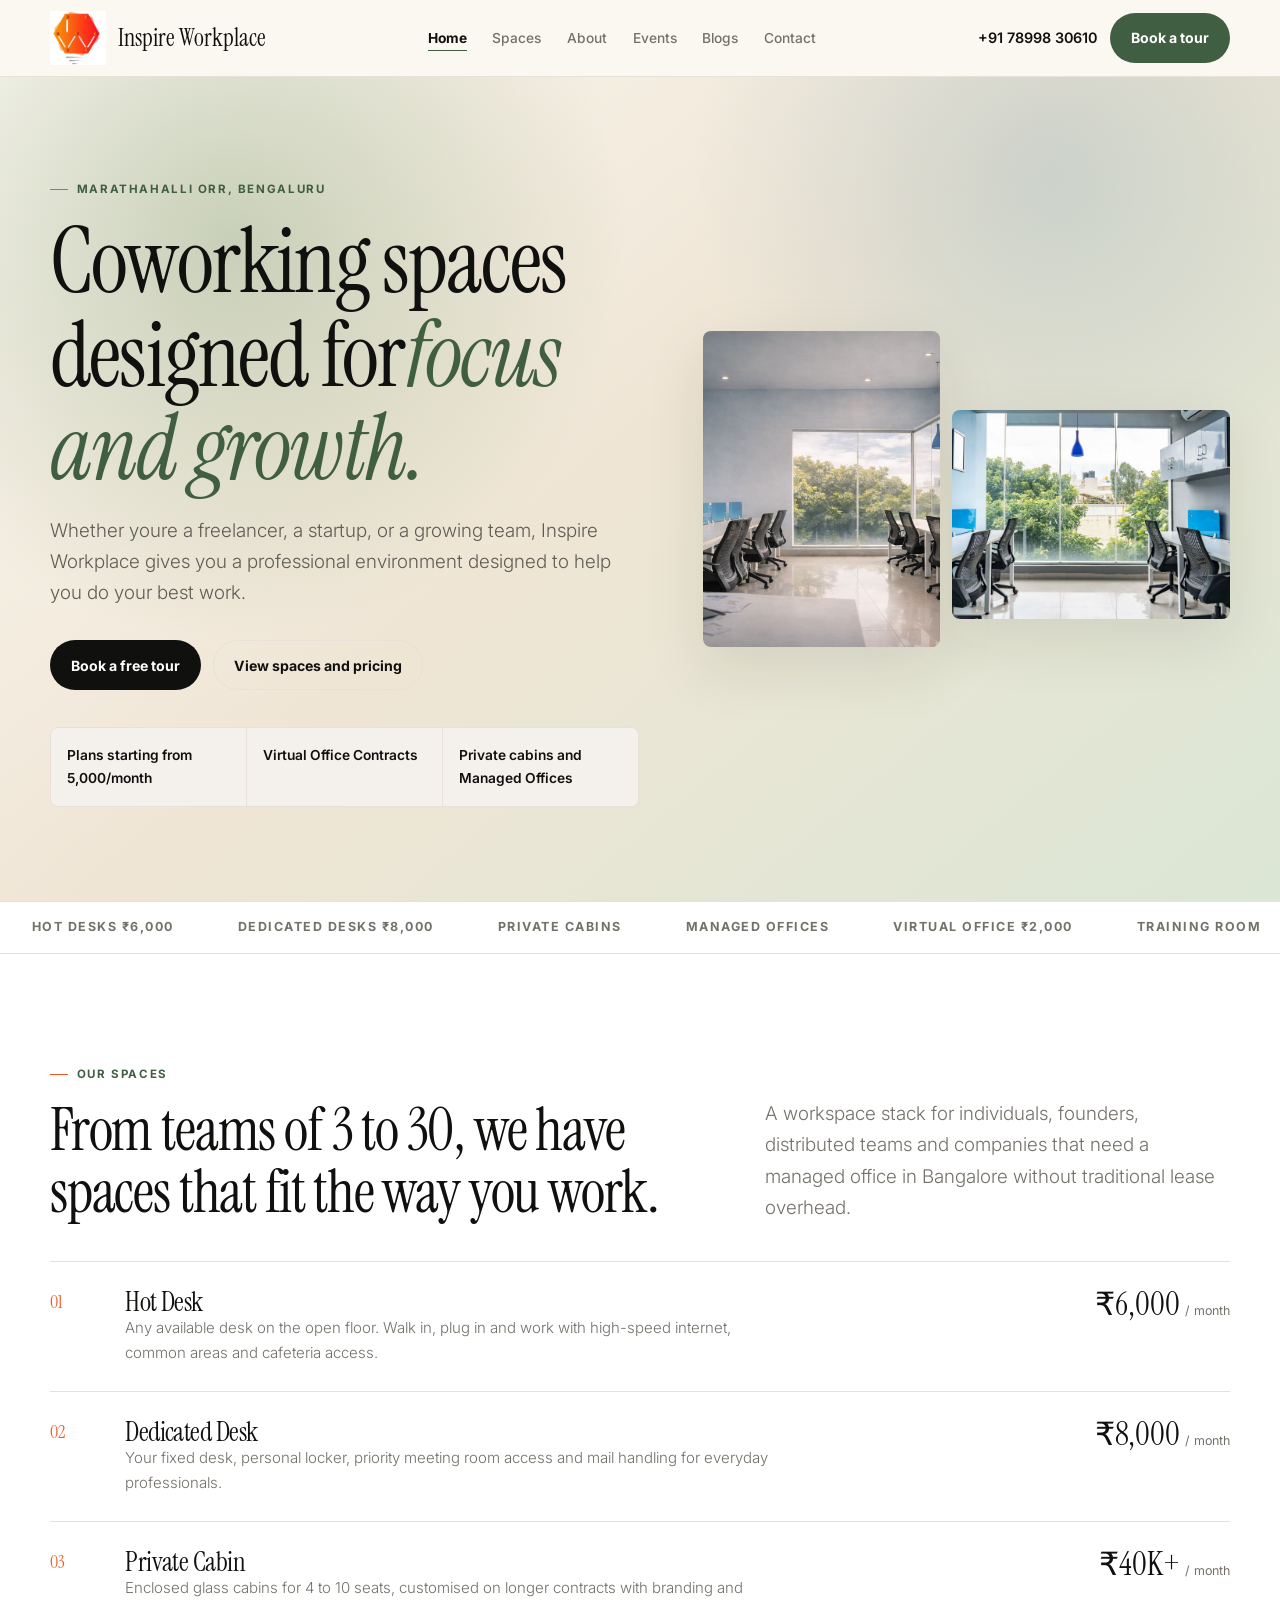
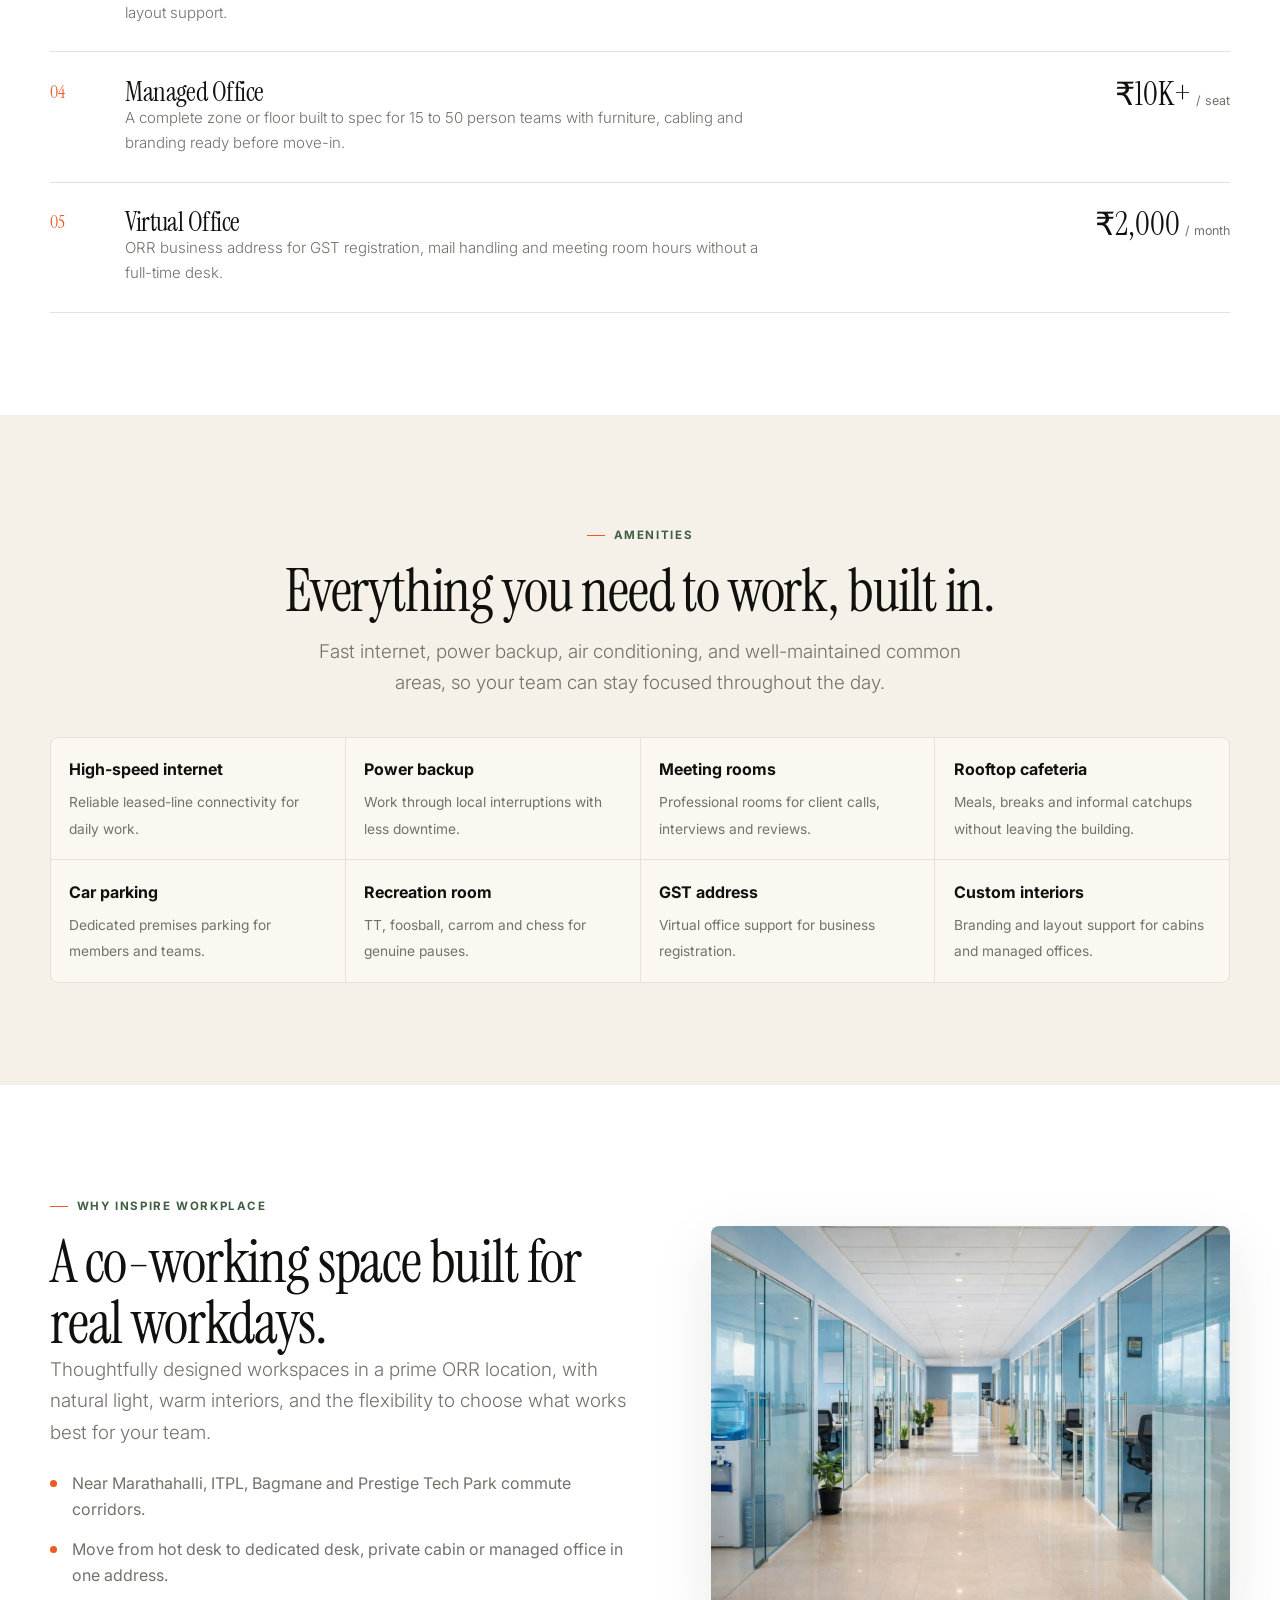
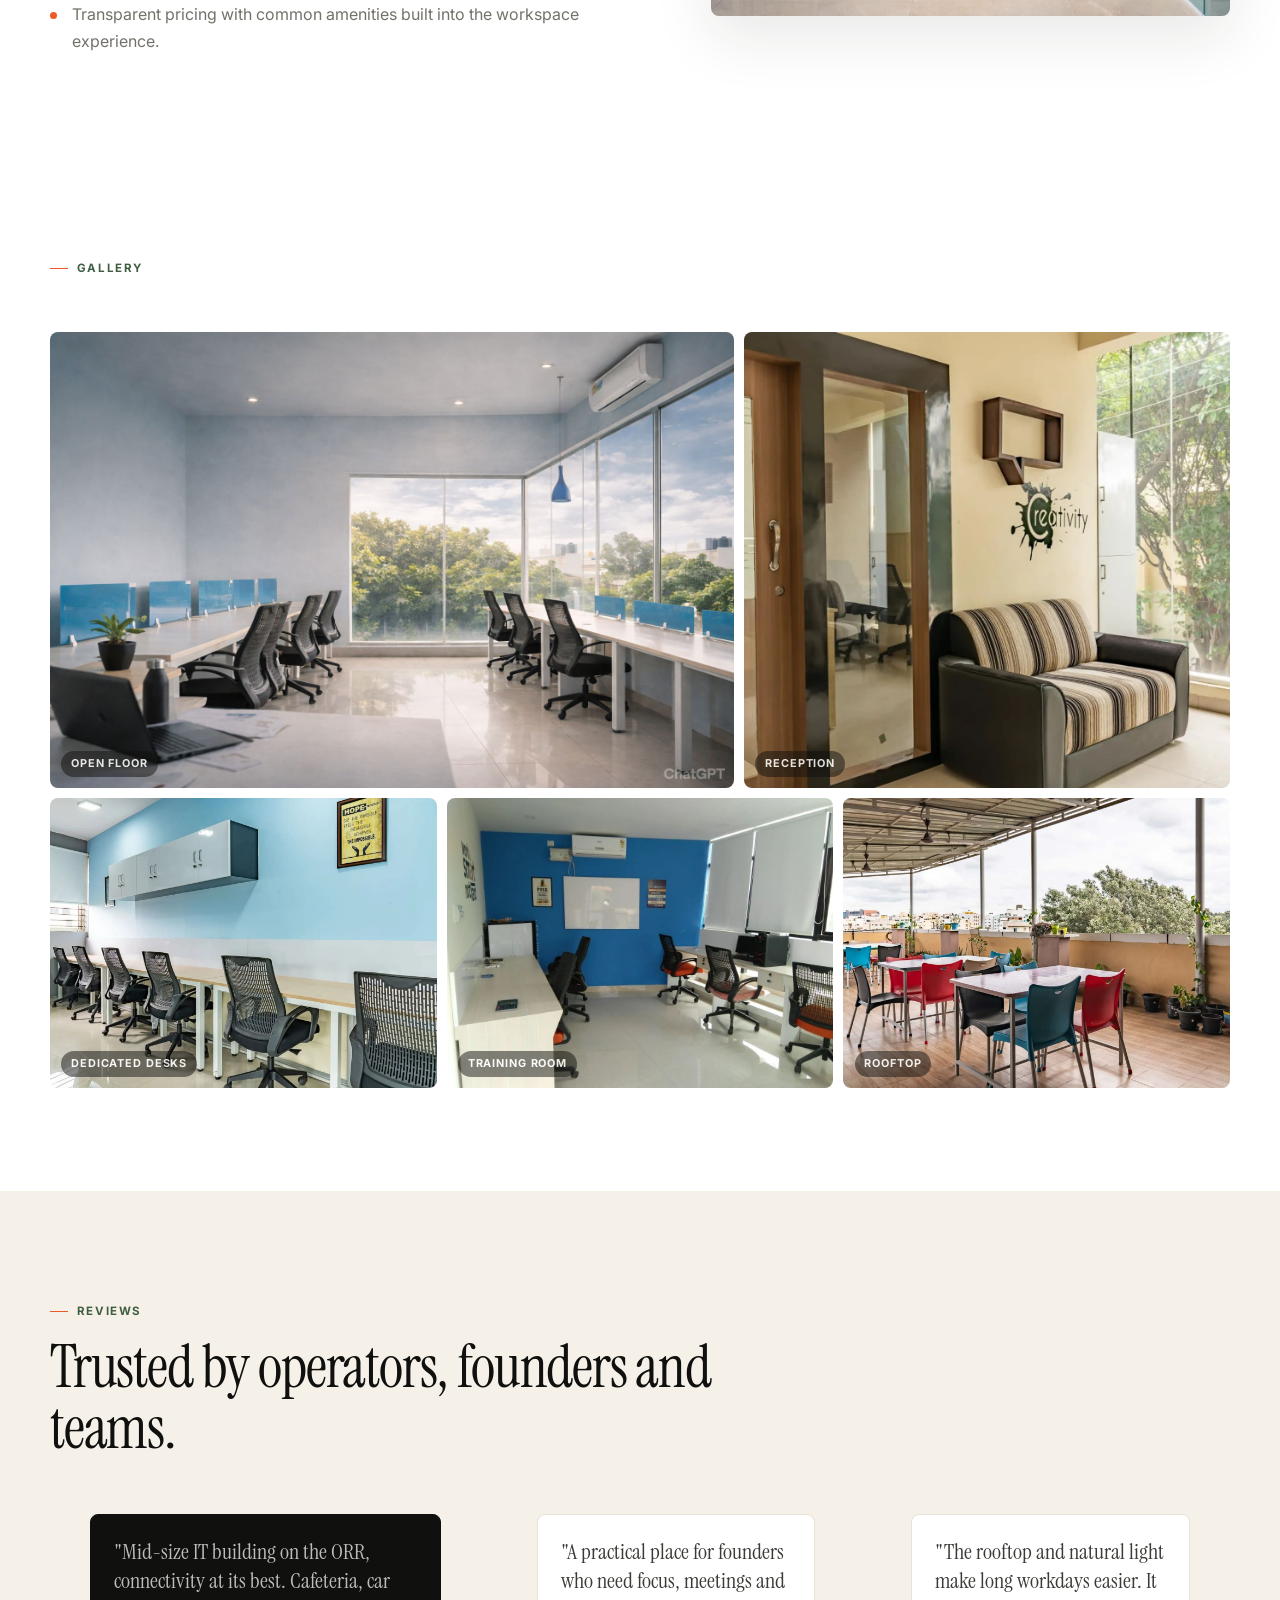
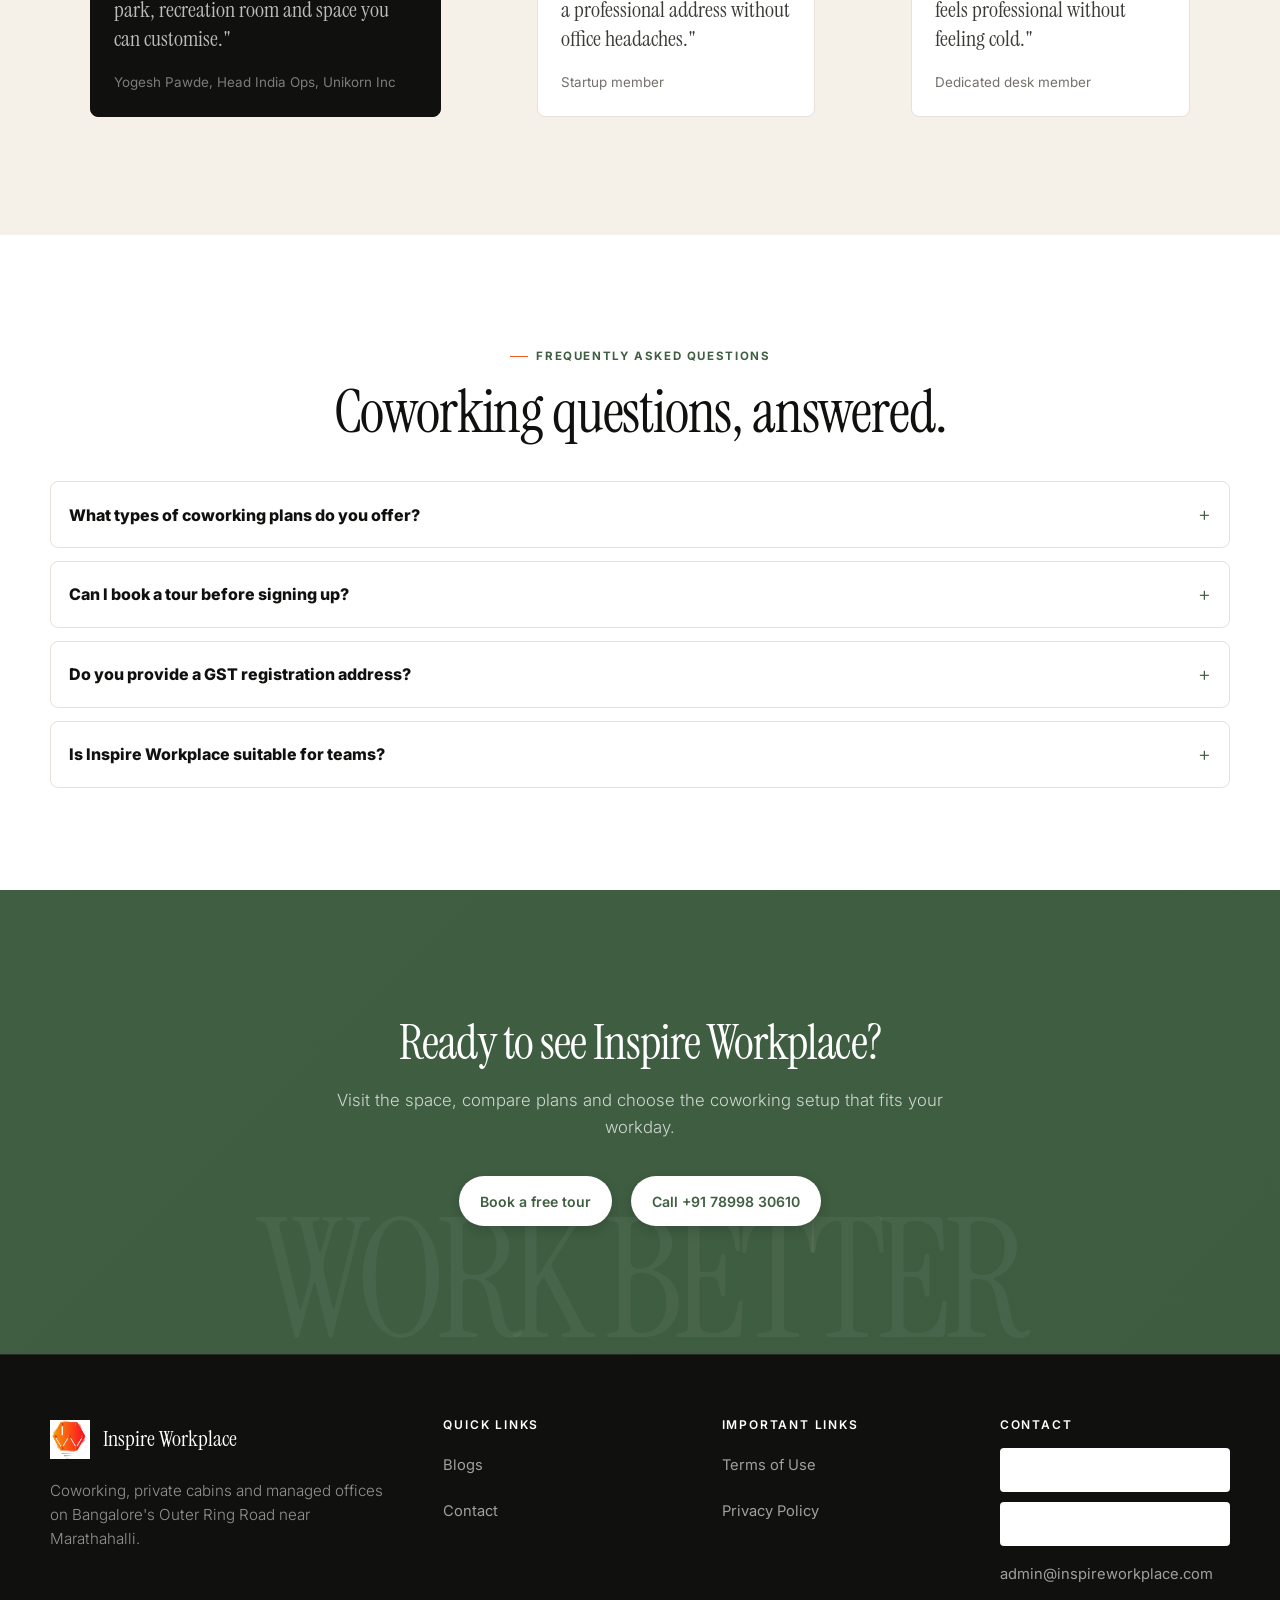
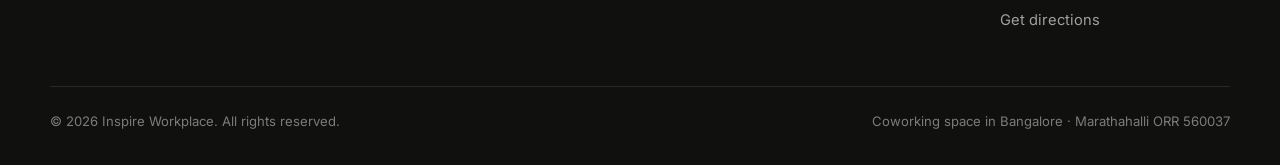
==== index.html @ 28f5dc47 "Standardize footer contact buttons to white across all pages Changed all footer phone number buttons" ====
<!doctype html>
<html lang="en-IN">
<head>
  <meta charset="utf-8">
  <meta name="viewport" content="width=device-width, initial-scale=1, viewport-fit=cover">
  <meta name="page-id" content="home">
  <meta name="content-base" content="">
  <title>Inspire Workplace | Coworking Space in Bangalore, Marathahalli ORR</title>
  <link rel="icon" type="image/jpeg" href="content/WhatsApp%20Image%202026-05-15%20at%2012.59.04.jpeg">
  <meta name="description" content="Premium coworking space in Bangalore near Marathahalli ORR. Hot desks from ₹6,000, dedicated desks, private cabins, managed offices, virtual office and training rooms.">
  <link rel="canonical" href="https://inspireworkplace.com/">
  <meta property="og:title" content="Inspire Workplace | Coworking Space in Bangalore">
  <meta property="og:description" content="Flexible coworking, private cabins and managed offices on Bangalore's Outer Ring Road near Marathahalli.">
  <meta property="og:type" content="website">
  <meta property="og:image" content="content/WhatsApp%20Image%202026-05-15%20at%2012.59.00.jpeg">
  <link rel="preconnect" href="https://fonts.googleapis.com">
  <link rel="preconnect" href="https://fonts.gstatic.com" crossorigin>
  <link href="https://fonts.googleapis.com/css2?family=Instrument+Serif:ital@0;1&family=Inter:wght@300;400;500;700;800&display=swap" rel="stylesheet">
  <link rel="stylesheet" href="html/assets/site.css">
</head>
<body>
  <header class="site-header">
    <nav class="nav wrap" aria-label="Primary navigation">
      <a class="brand" href="index.html" aria-label="Inspire Workplace home">
        <img src="content/WhatsApp%20Image%202026-05-15%20at%2012.59.04.jpeg" alt="Inspire Workplace logo">
        <span>Inspire Workplace</span>
      </a>
      <button class="mobile-toggle" data-menu-toggle aria-label="Open menu" aria-expanded="false">+</button>
      <div class="menu" data-menu>
        <a href="index.html" aria-current="page">Home</a>
        <a href="html/spaces.html">Spaces</a>
        <a href="html/about.html">About</a>
        <a href="html/events.html">Events</a>
        <a href="html/blog.html">Blogs</a>
        <a href="html/contact.html">Contact</a>
      </div>
      <div class="nav-actions">
        <a class="phone" href="tel:+917899830610">+91 78998 30610</a>
        <a class="btn btn-olive" href="html/contact.html">Book a tour</a>
      </div>
    </nav>
  </header>

  <main>
    <section class="hero">
      <div class="wrap hero-grid">
        <div class="hero-copy">
          <span class="eyebrow" data-ckey="hero.eyebrow">Marathahalli ORR, Bengaluru</span>
          <h1><span data-ckey="hero.headingPrefix">Coworking spaces designed for </span><span class="emphasis" data-ckey="hero.headingEmphasis">focus and growth.</span></h1>
          <p class="lead" data-ckey="hero.lead">Inspire Workplace gives freelancers, startups and growing teams a professional workspace with hot desks, dedicated desks, private cabins, managed offices, virtual office support and a rooftop cafeteria.</p>
          <div class="hero-actions">
            <a class="btn btn-dark" href="html/contact.html" data-chref="hero.cta1Url" data-ckey="hero.cta1Text">Book a free tour</a>
            <a class="btn btn-outline" href="html/spaces.html" data-chref="hero.cta2Url" data-ckey="hero.cta2Text">View spaces and pricing</a>
          </div>
          <ul class="hero-points" aria-label="Workspace highlights">
            <li data-ckey="hero.point1">Plans from ₹6,000/month</li>
            <li data-ckey="hero.point2">ORR address for GST</li>
            <li data-ckey="hero.point3">Private cabins and managed offices</li>
          </ul>
        </div>
        <div class="hero-media" aria-label="Inspire Workplace office photos">
          <img src="content/WhatsApp%20Image%202026-05-15%20at%2012.59.00.jpeg" alt="Bright coworking floor with desks at Inspire Workplace Bangalore" data-cimg="heroImages.img1">
          <img src="content/WhatsApp%20Image%202026-05-15%20at%2012.59.03%20(1).jpeg" alt="Private office cabin at Inspire Workplace reception" data-cimg="heroImages.img2">
        </div>
      </div>
    </section>

    <div class="ticker" aria-label="Inspire Workplace offerings">
      <div class="ticker-track">
        <span>Hot Desks ₹6,000</span><span>Dedicated Desks ₹8,000</span><span>Private Cabins</span><span>Managed Offices</span><span>Virtual Office ₹2,000</span><span>Training Room</span><span>Rooftop Cafeteria</span>
        <span>Hot Desks ₹6,000</span><span>Dedicated Desks ₹8,000</span><span>Private Cabins</span><span>Managed Offices</span><span>Virtual Office ₹2,000</span><span>Training Room</span><span>Rooftop Cafeteria</span>
      </div>
    </div>

    <section class="section white">
      <div class="wrap">
        <div class="section-head" data-reveal>
          <div>
            <span class="eyebrow" data-ckey="spacesSection.eyebrow">Our spaces</span>
            <h2 data-ckey="spacesSection.heading">Choose the right workspace for today, then scale without moving.</h2>
          </div>
          <p class="lead" data-ckey="spacesSection.lead">A workspace stack for individuals, founders, distributed teams and companies that need a managed office in Bangalore without traditional lease overhead.</p>
        </div>
        <div class="space-list" data-csource="spacesSection.items" data-crender-type="spaceRows">
          <article class="space-row" data-reveal><span class="num">01</span><div><h3>Hot Desk</h3><p>Any available desk on the open floor. Walk in, plug in and work with high-speed internet, common areas and cafeteria access.</p></div><div class="price">₹6,000 <small>/ month</small></div></article>
          <article class="space-row" data-reveal data-delay="1"><span class="num">02</span><div><h3>Dedicated Desk</h3><p>Your fixed desk, personal locker, priority meeting room access and mail handling for everyday professionals.</p></div><div class="price">₹8,000 <small>/ month</small></div></article>
          <article class="space-row" data-reveal data-delay="2"><span class="num">03</span><div><h3>Private Cabin</h3><p>Enclosed glass cabins for 4 to 10 seats, customised on longer contracts with branding and layout support.</p></div><div class="price">₹40K+ <small>/ month</small></div></article>
          <article class="space-row" data-reveal data-delay="3"><span class="num">04</span><div><h3>Managed Office</h3><p>A complete zone or floor built to spec for 15 to 50 person teams with furniture, cabling and branding ready before move-in.</p></div><div class="price">₹10K+ <small>/ seat</small></div></article>
          <article class="space-row" data-reveal data-delay="4"><span class="num">05</span><div><h3>Virtual Office</h3><p>ORR business address for GST registration, mail handling and meeting room hours without a full-time desk.</p></div><div class="price">₹2,000 <small>/ month</small></div></article>
        </div>
      </div>
    </section>

    <section class="section paper">
      <div class="wrap">
        <div class="section-head center" data-reveal>
          <span class="eyebrow" data-ckey="amenitiesSection.eyebrow">Amenities</span>
          <h2 data-ckey="amenitiesSection.heading">Seamless work support, not just seats.</h2>
          <p class="lead" data-ckey="amenitiesSection.lead">The essentials are included so teams can stay focused on work instead of office operations.</p>
        </div>
        <div class="amenities" data-reveal data-delay="1" data-csource="amenitiesSection.items" data-crender-type="amenitiesGrid">
          <div class="amenity"><b>High-speed internet</b><span>Reliable leased-line connectivity for daily work.</span></div>
          <div class="amenity"><b>Power backup</b><span>Work through local interruptions with less downtime.</span></div>
          <div class="amenity"><b>Meeting rooms</b><span>Professional rooms for client calls, interviews and reviews.</span></div>
          <div class="amenity"><b>Rooftop cafeteria</b><span>Meals, breaks and informal catchups without leaving the building.</span></div>
          <div class="amenity"><b>Car parking</b><span>Dedicated premises parking for members and teams.</span></div>
          <div class="amenity"><b>Recreation room</b><span>TT, foosball, carrom and chess for genuine pauses.</span></div>
          <div class="amenity"><b>GST address</b><span>Virtual office support for business registration.</span></div>
          <div class="amenity"><b>Custom interiors</b><span>Branding and layout support for cabins and managed offices.</span></div>
        </div>
      </div>
    </section>

    <section class="section white">
      <div class="wrap split">
        <div>
          <span class="eyebrow" data-ckey="whySection.eyebrow">Why Inspire</span>
          <h2 data-ckey="whySection.heading">A Bangalore coworking space built around real workdays.</h2>
          <p class="lead" data-ckey="whySection.lead">Most offices are rigid, expensive or forgettable. Inspire Workplace combines a practical ORR location with warm interiors, natural light, team privacy and flexible plans that fit how businesses grow.</p>
          <ul class="check-list" data-csource="whySection.checks" data-crender-type="checkList">
            <li>Near Marathahalli, ITPL, Bagmane and Prestige Tech Park commute corridors.</li>
            <li>Move from hot desk to dedicated desk, private cabin or managed office in one address.</li>
            <li>Transparent pricing with common amenities built into the workspace experience.</li>
          </ul>
        </div>
        <img src="content/WhatsApp%20Image%202026-05-15%20at%2012.58.59%20(1).jpeg" alt="Glass cabins and office corridor at Inspire Workplace Marathahalli">
      </div>
    </section>

    <section class="section white">
      <div class="wrap">
        <div class="section-head" data-reveal>
          <span class="eyebrow">Gallery</span>
        </div>
        <div class="gallery" data-reveal data-delay="1">
          <figure class="wide"><img src="content/WhatsApp%20Image%202026-05-15%20at%2012.59.00.jpeg" alt="Open coworking desks with natural light at Inspire Workplace"><figcaption>Open floor</figcaption></figure>
          <figure class="mid"><img src="content/WhatsApp%20Image%202026-05-15%20at%2012.59.05%20(1).jpeg" alt="Reception seating at Inspire Workplace Bangalore"><figcaption>Reception</figcaption></figure>
          <figure class="third"><img src="content/WhatsApp%20Image%202026-05-15%20at%2012.59.03.jpeg" alt="Dedicated desk row in coworking space"><figcaption>Dedicated desks</figcaption></figure>
          <figure class="third"><img src="content/WhatsApp%20Image%202026-05-15%20at%2012.59.05.jpeg" alt="Training room at Inspire Workplace"><figcaption>Training room</figcaption></figure>
          <figure class="third"><img src="content/WhatsApp%20Image%202026-05-15%20at%2012.59.04%20(2).jpeg" alt="Rooftop cafeteria at Inspire Workplace"><figcaption>Rooftop</figcaption></figure>
        </div>
      </div>
    </section>

    <section class="section paper">
      <div class="wrap">
        <div class="section-head" data-reveal>
          <div>
            <span class="eyebrow" data-ckey="reviewsSection.eyebrow">Reviews</span>
            <h2 data-ckey="reviewsSection.heading">Trusted by operators, founders and teams.</h2>
          </div>
        </div>
        <div class="testimonial-grid" data-csource="reviewsSection.quotes" data-crender-type="testimonialsGrid">
          <blockquote class="quote featured" data-reveal><p>"Mid-size IT building on the ORR, connectivity at its best. Cafeteria, car park, recreation room and space you can customise."</p><cite>Yogesh Pawde, Head India Ops, Unikorn Inc</cite></blockquote>
          <blockquote class="quote" data-reveal data-delay="1"><p>"A practical place for founders who need focus, meetings and a professional address without office headaches."</p><cite>Startup member</cite></blockquote>
          <blockquote class="quote" data-reveal data-delay="2"><p>"The rooftop and natural light make long workdays easier. It feels professional without feeling cold."</p><cite>Dedicated desk member</cite></blockquote>
        </div>
      </div>
    </section>

    <section class="section white">
      <div class="wrap">
        <div class="section-head center" data-reveal>
          <span class="eyebrow" data-ckey="faqSection.eyebrowLabel">Frequently asked questions</span>
          <h2 data-ckey="faqSection.heading">Coworking questions, answered.</h2>
        </div>
        <div class="faq" data-reveal data-delay="1" data-csource="faqSection.items" data-crender-type="faqItems">
          <details><summary>What types of coworking plans do you offer?</summary><p>Inspire Workplace offers hot desks, dedicated desks, private cabins, managed offices, virtual office plans and training room bookings.</p></details>
          <details><summary>Can I book a tour before signing up?</summary><p>Yes. You can book a free tour to see the workspace, rooftop cafeteria, cabins and available seating before choosing a plan.</p></details>
          <details><summary>Do you provide a GST registration address?</summary><p>Yes. The virtual office plan includes an ORR business address for GST registration, mail handling and meeting room hours.</p></details>
          <details><summary>Is Inspire Workplace suitable for teams?</summary><p>Yes. Private cabins support 4 to 10 seats, while managed office plans can be customised for larger teams of around 15 to 50 seats.</p></details>
        </div>
      </div>
    </section>

    <section class="cta">
      <div class="wrap">
        <h2 data-ckey="ctaSection.heading">Ready to see Inspire Workplace?</h2>
        <p data-ckey="ctaSection.body">Visit the space, compare plans and choose the coworking setup that fits your workday.</p>
        <div class="cta-actions">
          <a class="btn btn-light" href="html/contact.html" data-chref="ctaSection.cta1Url" data-ckey="ctaSection.cta1Text">Book a free tour</a>
          <a class="btn btn-light" href="tel:+917899830610" data-chref="ctaSection.cta2Url" data-ckey="ctaSection.cta2Text">Call +91 78998 30610</a>
        </div>
      </div>
    </section>
  </main>

  <footer class="site-footer">
    <div class="wrap">
      <div class="footer-grid">
        <div>
          <div class="footer-brand"><img src="content/WhatsApp%20Image%202026-05-15%20at%2012.59.04.jpeg" alt=""><strong>Inspire Workplace</strong></div>
          <p>Coworking, private cabins and managed offices on Bangalore's Outer Ring Road near Marathahalli.</p>
        </div>
        <div><h3>Quick Links</h3><a href="html/blog.html">Blogs</a><a href="html/contact.html">Contact</a></div>
        <div><h3>Important Links</h3><a href="html/terms-of-use.html">Terms of Use</a><a href="html/privacy-policy.html">Privacy Policy</a></div>
        <div><h3>Contact</h3><a class="btn btn-light" href="tel:+917899830610">+91 78998 30610</a><a class="btn btn-light" href="tel:+919916130610">+91 99161 30610</a><a href="mailto:admin@inspireworkplace.com">admin@inspireworkplace.com</a><a href="https://maps.google.com/?q=Inspire+Workplace+Marathahalli+Bangalore">Get directions</a></div>
      </div>
      <div class="footer-bottom"><span>© 2026 Inspire Workplace. All rights reserved.</span><span>Coworking space in Bangalore · Marathahalli ORR 560037</span></div>
    </div>
  </footer>
  <script src="html/assets/content-loader.js"></script>
  <script src="html/assets/site.js"></script>
</body>
</html>
---- html/assets/site.css ----
:root {
  --ink: #10100f;
  --body: #3b3a36;
  --muted: #74716a;
  --line: #e7e1d7;
  --paper: #f6f1e8;
  --cream: #fbf8f1;
  --olive: #405e42;
  --olive-2: #6f8f5f;
  --orange: #ef5a24;
  --blue: #1f6d8f;
  --white: #fff;
  --shadow: 0 20px 60px rgba(32, 28, 20, .10);
  --r: 8px;
}

* { box-sizing: border-box; -webkit-tap-highlight-color: transparent; }
html { scroll-behavior: smooth; -webkit-text-size-adjust: 100%; }
body {
  margin: 0;
  font-family: Inter, system-ui, -apple-system, BlinkMacSystemFont, "Segoe UI", sans-serif;
  color: var(--body);
  background: var(--cream);
  line-height: 1.65;
  -webkit-font-smoothing: antialiased;
  -moz-osx-font-smoothing: grayscale;
  text-rendering: optimizeLegibility;
}
img { display: block; max-width: 100%; height: auto; object-fit: cover; -webkit-user-select: none; user-select: none; }
a { color: inherit; text-decoration: none; -webkit-user-select: none; user-select: none; }
ul { margin: 0; padding: 0; list-style: none; }
input, select, textarea, button { font-family: inherit; font-size: 16px; border-radius: var(--r); }
h1, h2, h3 {
  margin: 0;
  color: var(--ink);
  font-family: "Instrument Serif", Georgia, serif;
  font-weight: 400;
  letter-spacing: -.02em;
  line-height: 1.04;
}
h1 { font-size: clamp(3.1rem, 7vw, 7rem); }
h2 { font-size: clamp(2.1rem, 4.6vw, 4.6rem); }
h3 { font-size: clamp(1.35rem, 2.2vw, 2rem); }
p { margin: 0; font-weight: 300; }

.wrap { width: min(1180px, calc(100% - 40px)); margin: 0 auto; }
.eyebrow {
  display: inline-flex;
  align-items: center;
  gap: .55rem;
  margin-bottom: 1rem;
  color: var(--olive);
  font-size: .72rem;
  font-weight: 700;
  letter-spacing: .14em;
  text-transform: uppercase;
}
.eyebrow::before { content: ""; width: 18px; height: 1px; background: var(--orange); }
.lead { max-width: 650px; color: var(--muted); font-size: clamp(1rem, 1.8vw, 1.18rem); }
.section { padding: clamp(4rem, 8vw, 7rem) 0; }
.section.paper { background: var(--paper); }
.section.white { background: var(--white); }
.section.dark { background: var(--ink); color: rgba(255,255,255,.66); }
.section.dark h2, .section.dark h3 { color: var(--white); }
.section-head { display: grid; grid-template-columns: minmax(0, 1.1fr) minmax(280px, .75fr); gap: 2rem; align-items: end; margin-bottom: 2.4rem; }
.section-head.center { display: block; text-align: center; }
.section-head.center .lead { margin: .85rem auto 0; }

.site-header {
  position: sticky;
  top: 0;
  z-index: 50;
  background: rgba(251, 248, 241, .88);
  border-bottom: 1px solid var(--line);
  backdrop-filter: blur(18px);
}
.nav {
  height: 76px;
  display: flex;
  align-items: center;
  justify-content: space-between;
  gap: 1.25rem;
}
.brand { display: inline-flex; align-items: center; gap: .72rem; min-width: max-content; }
.brand img { width: 56px; height: 56px; object-fit: contain; background: none; }
.brand span { color: var(--ink); font-family: "Instrument Serif", Georgia, serif; font-size: 1.5rem; }
.menu { display: flex; align-items: center; gap: clamp(.8rem, 2vw, 1.8rem); }
.menu a { color: var(--muted); font-size: .86rem; font-weight: 500; transition: color .2s ease; }
.menu a:hover { color: var(--ink); }
.menu a[aria-current="page"] { color: var(--ink); font-weight: 700; }
.nav-actions { display: flex; align-items: center; gap: .8rem; }
.nav-actions .phone { color: var(--ink); font-weight: 600; font-size: .9rem; transition: color .2s ease, text-shadow .2s ease; }
.nav-actions .phone:hover { color: var(--olive); font-weight: 700; text-shadow: 0 0 12px rgba(64, 94, 66, 0.3); }
.mobile-toggle { display: none; border: 0; background: transparent; font-size: 1.8rem; line-height: 1; color: var(--ink); }

.btn {
  display: inline-flex;
  align-items: center;
  justify-content: center;
  min-height: 44px;
  padding: .78rem 1.25rem;
  border-radius: 999px;
  border: 1px solid transparent;
  font-size: .88rem;
  font-weight: 700;
  cursor: pointer;
  user-select: none;
  transition: transform .2s ease, background .2s ease, border-color .2s ease, box-shadow .2s ease;
}
.btn:hover { transform: translateY(-2px); box-shadow: 0 4px 12px rgba(16, 16, 15, 0.15); }
.btn:active { transform: translateY(0); box-shadow: 0 2px 6px rgba(16, 16, 15, 0.1); }
@media (hover: none) { .btn:hover { transform: none; box-shadow: none; } }
.btn-dark { background: var(--ink); color: var(--white); }
.btn-dark:hover { background: #2a2a28; }
.btn-dark:active { background: #1a1a18; }
.btn-olive { background: var(--olive); color: var(--white); }
.btn-olive:hover { background: #3a5038; }
.btn-olive:active { background: #2a4028; }
.btn-light { background: var(--white); color: var(--olive); }
.btn-light:hover { background: #f9f6f0; }
.btn-outline { border-color: var(--line); color: var(--ink); background: transparent; }
.btn-outline:hover { border-color: var(--olive); color: var(--olive); background: rgba(64, 94, 66, 0.02); }
.btn-outline:active { background: rgba(64, 94, 66, 0.05); }

.hero {
  position: relative;
  overflow: hidden;
  min-height: calc(100svh - 76px);
  display: grid;
  align-items: stretch;
  background:
    radial-gradient(circle at 18% 20%, rgba(111,143,95,.34), transparent 32%),
    radial-gradient(circle at 82% 12%, rgba(31,109,143,.16), transparent 28%),
    linear-gradient(140deg, #fbf8f1 0%, #efe5d5 48%, #dbe6d4 100%);
}
.hero::after {
  content: "";
  position: absolute;
  right: -5vw;
  bottom: -4vw;
  color: rgba(16,16,15,.045);
  font-family: "Instrument Serif", Georgia, serif;
  font-size: clamp(7rem, 18vw, 18rem);
  letter-spacing: -.05em;
  pointer-events: none;
}
.hero-grid { display: grid; grid-template-columns: minmax(0, .95fr) minmax(340px, .85fr); gap: clamp(2rem, 5vw, 5rem); align-items: center; padding: clamp(3rem, 6vw, 6rem) 0; }
.hero-copy { position: relative; z-index: 2; }
.hero-copy h1 .emphasis { color: var(--olive); font-style: italic; }
.hero-copy .lead { margin-top: 1.25rem; max-width: 590px; color: #5f5c55; }
.hero-actions { display: flex; flex-wrap: wrap; gap: .75rem; margin-top: 2rem; }
.hero-points { display: grid; grid-template-columns: repeat(3, 1fr); gap: 1px; margin-top: 2.3rem; border: 1px solid var(--line); background: var(--line); border-radius: var(--r); overflow: hidden; }
.hero-points li { background: rgba(255,255,255,.55); padding: 1rem; color: var(--ink); font-size: .86rem; font-weight: 600; }
.hero-media { position: relative; z-index: 2; display: grid; gap: 12px; grid-template-columns: .85fr 1fr; align-items: end; }
.hero-media img { width: 100%; border-radius: var(--r); box-shadow: var(--shadow); }
.hero-media img:first-child { aspect-ratio: 3/4; }
.hero-media img:last-child { aspect-ratio: 4/3; transform: translateY(-28px); }
.metric-card {
  position: absolute;
  left: 14%;
  bottom: 9%;
  z-index: 3;
  width: min(260px, 58vw);
  padding: 1rem 1.1rem;
  background: rgba(255,255,255,.78);
  border: 1px solid rgba(255,255,255,.8);
  border-radius: var(--r);
  box-shadow: var(--shadow);
  backdrop-filter: blur(16px);
}
.metric-card strong { display: block; color: var(--ink); font-family: "Instrument Serif", Georgia, serif; font-size: 2rem; line-height: 1; }
.metric-card span { color: var(--muted); font-size: .78rem; }

.ticker { overflow: hidden; border-block: 1px solid var(--line); background: var(--white); }
.ticker-track { display: flex; width: max-content; animation: ticker 32s linear infinite; }
.ticker span { padding: .95rem 2rem; color: var(--muted); font-size: .78rem; font-weight: 700; letter-spacing: .12em; text-transform: uppercase; white-space: nowrap; }
@keyframes ticker { to { transform: translateX(-50%); } }

.cards { display: grid; grid-template-columns: repeat(3, 1fr); gap: 1rem; }
.card {
  background: var(--white);
  border: 1px solid var(--line);
  border-radius: var(--r);
  overflow: hidden;
  transition: all .2s ease;
}
.card:hover {
  border-color: var(--olive);
  box-shadow: 0 4px 16px rgba(64, 94, 66, 0.12);
  transform: translateY(-2px);
}
.card:active {
  transform: translateY(0);
}
.card-body { padding: 1.4rem; }
.card img { width: 100%; aspect-ratio: 16/11; object-fit: cover; transition: transform .3s ease; }
.card:hover img { transform: scale(1.04); }
.card h3 { margin-bottom: .55rem; }
.card p { color: var(--muted); font-size: .92rem; }
.price { margin-top: 1rem; color: var(--ink); font-family: "Instrument Serif", Georgia, serif; font-size: 2rem; line-height: 1; }
.price small { color: var(--muted); font-family: Inter, sans-serif; font-size: .78rem; }

.space-list { border-top: 1px solid var(--line); }
.space-row {
  display: grid;
  grid-template-columns: 56px minmax(0, 1fr) minmax(160px, auto);
  gap: 1.2rem;
  align-items: start;
  padding: 1.6rem 0;
  border-bottom: 1px solid var(--line);
  transition: background .15s ease;
}
.space-row:hover {
  background: rgba(111, 143, 95, 0.02);
}
.space-row:active {
  background: transparent;
}
.space-row .num { color: var(--orange); font-family: "Instrument Serif", Georgia, serif; font-size: 1.1rem; }
.space-row h3 { font-size: 1.7rem; }
.space-row p { max-width: 660px; color: var(--muted); font-size: .94rem; }
.space-row .price { margin: 0; text-align: right; }

.amenities { display: grid; grid-template-columns: repeat(4, 1fr); gap: 1px; background: var(--line); border: 1px solid var(--line); border-radius: var(--r); overflow: hidden; }
.amenity { min-height: 120px; padding: 1.15rem; background: var(--cream); }
.amenity b { display: block; color: var(--ink); margin-bottom: .35rem; }
.amenity span { color: var(--muted); font-size: .86rem; }

.split { display: grid; grid-template-columns: minmax(0, .9fr) minmax(320px, .8fr); gap: clamp(2rem, 6vw, 5rem); align-items: center; }
.split img { width: 100%; border-radius: var(--r); box-shadow: var(--shadow); aspect-ratio: 4/3; }
.check-list { display: grid; gap: .8rem; margin-top: 1.4rem; }
.check-list li { position: relative; padding-left: 1.35rem; color: var(--muted); }
.check-list li::before { content: ""; position: absolute; left: 0; top: .65rem; width: 7px; height: 7px; background: var(--orange); border-radius: 50%; }

.gallery { display: grid; grid-template-columns: repeat(12, 1fr); gap: 10px; }
.gallery figure { position: relative; margin: 0; overflow: hidden; border-radius: var(--r); background: var(--line); }
.gallery img { width: 100%; height: 100%; min-height: 240px; }
.gallery .wide { grid-column: span 7; }
.gallery .mid { grid-column: span 5; }
.gallery .third { grid-column: span 4; }
.gallery figcaption { position: absolute; left: .7rem; bottom: .7rem; padding: .25rem .62rem; border-radius: 999px; background: rgba(16,16,15,.58); color: var(--white); font-size: .68rem; font-weight: 700; letter-spacing: .08em; text-transform: uppercase; }

.stats { display: grid; grid-template-columns: repeat(3, 1fr); gap: 1px; background: rgba(255,255,255,.1); border-radius: var(--r); overflow: hidden; margin-top: 2rem; }
.stat { padding: 1.5rem; background: rgba(255,255,255,.055); }
.stat strong { display: block; color: var(--white); font-family: "Instrument Serif", Georgia, serif; font-size: 3rem; line-height: 1; }
.stat span { color: rgba(255,255,255,.5); font-size: .86rem; }

.testimonial-grid { display: grid; grid-template-columns: 1.2fr 1fr 1fr; gap: 1rem; }
.quote { padding: 1.45rem; border: 1px solid var(--line); border-radius: var(--r); background: var(--white); }
.quote.featured { background: var(--ink); border-color: var(--ink); color: rgba(255,255,255,.72); }
.quote p { font-family: "Instrument Serif", Georgia, serif; font-size: 1.35rem; line-height: 1.35; color: inherit; }
.quote cite { display: block; margin-top: 1rem; color: var(--muted); font-style: normal; font-size: .84rem; }
.quote.featured cite { color: rgba(255,255,255,.45); }

.blog-grid { display: grid; grid-template-columns: repeat(3, 1fr); gap: 1rem; }
.article-card { display: flex; flex-direction: column; background: var(--white); border: 1px solid var(--line); border-radius: var(--r); overflow: hidden; transition: all .2s ease; cursor: pointer; }
.article-card:hover { border-color: var(--olive); box-shadow: 0 4px 16px rgba(64, 94, 66, 0.12); transform: translateY(-2px); }
.article-card:active { transform: translateY(0); }
.article-card a { display: block; text-decoration: none; color: inherit; }
.article-card img { width: 100%; aspect-ratio: 16/10; object-fit: cover; transition: transform .3s ease; }
.article-card:hover img { transform: scale(1.03); }
.article-card .meta { color: var(--olive); font-size: .72rem; font-weight: 800; letter-spacing: .11em; text-transform: uppercase; }
.article-card h3 { margin: .55rem 0; font-size: 1.45rem; }
.article-card p { color: var(--muted); font-size: .9rem; }

.faq { display: grid; gap: .8rem; }
.faq details { border: 1px solid var(--line); border-radius: var(--r); background: var(--white); padding: 1rem 1.15rem; }
.faq summary { cursor: pointer; color: var(--ink); font-weight: 800; }
.faq p { margin-top: .6rem; color: var(--muted); }

.contact-grid { display: grid; grid-template-columns: .9fr 1.1fr; gap: clamp(2rem, 5vw, 4rem); align-items: start; }
.form { display: grid; gap: .9rem; padding: 1.4rem; background: var(--white); border: 1px solid var(--line); border-radius: var(--r); box-shadow: 0 2px 8px rgba(16, 16, 15, 0.04); }
.form-row { display: grid; grid-template-columns: repeat(2, 1fr); gap: .9rem; }
.form button { margin-top: 0.5rem; }
.form button:disabled { opacity: 0.6; cursor: not-allowed; }
[data-form-status] { min-height: 1.4em; padding: 0.6rem 0.8rem; border-radius: var(--r); font-size: .9rem; display: none; }
[data-form-status].show { display: block; animation: slideDown .3s ease; }
@keyframes slideDown { from { opacity: 0; transform: translateY(-8px); } to { opacity: 1; transform: translateY(0); } }
label { display: grid; gap: .35rem; color: var(--ink); font-size: .84rem; font-weight: 800; }
input, select, textarea {
  width: 100%;
  border: 1px solid var(--line);
  border-radius: var(--r);
  background: var(--cream);
  color: var(--ink);
  font: inherit;
  padding: .8rem .9rem;
  transition: border-color .2s, background .2s, box-shadow .2s;
}
input::placeholder, textarea::placeholder, select::placeholder {
  color: var(--muted);
  opacity: 0.7;
}
textarea { min-height: 130px; resize: vertical; }
input:hover, select:hover, textarea:hover {
  border-color: var(--olive2);
  background: rgba(111, 143, 95, 0.02);
}
input:focus, select:focus, textarea:focus {
  outline: 2px solid var(--olive);
  outline-offset: 1px;
  border-color: var(--olive);
  background: rgba(255,255,255,.95);
  box-shadow: 0 0 0 3px rgba(64, 94, 66, .1);
}
.contact-card { padding: 1.4rem; background: var(--paper); border: 1px solid var(--line); border-radius: var(--r); }
.contact-card a { color: var(--olive); font-weight: 800; }

.cta {
  position: relative;
  overflow: hidden;
  padding: clamp(5rem, 10vw, 8rem) 0;
  background: linear-gradient(135deg, var(--olive) 0%, #3d5c40 100%);
  color: rgba(255,255,255,.75);
  text-align: center;
}
.cta::before {
  content: "WORK BETTER";
  position: absolute;
  inset: auto 0 -5vw 0;
  color: rgba(255,255,255,.05);
  font-family: "Instrument Serif", Georgia, serif;
  font-size: clamp(4rem, 13vw, 13rem);
  letter-spacing: -.05em;
}
.cta .wrap { position: relative; z-index: 1; }
.cta h2 { color: var(--white); margin-bottom: 1.2rem; font-size: clamp(2rem, 5vw, 3rem); }
.cta p { max-width: 620px; margin: 0 auto 2.2rem; font-size: 1.05rem; line-height: 1.6; }
.cta-actions { display: flex; justify-content: center; gap: 1.2rem; flex-wrap: wrap; margin-top: 0.5rem; }

.site-footer { background: var(--ink); color: rgba(255,255,255,.5); padding: 4rem 0 2rem; border-top: 1px solid rgba(255,255,255,.1); }
.footer-grid { display: grid; grid-template-columns: 1.5fr repeat(3, 1fr); gap: 3rem; }
.footer-grid h2, .footer-grid h3 { color: var(--white); font-family: Inter, sans-serif; font-size: .75rem; letter-spacing: .15em; text-transform: uppercase; margin-bottom: 1rem; font-weight: 600; }
.footer-grid a { display: block; margin-top: .65rem; color: rgba(255,255,255,.6); font-size: .92rem; transition: color .2s ease, transform .2s ease; }
.footer-grid a:hover { color: var(--white); transform: translateX(4px); }
.footer-grid p { margin-bottom: 1rem; line-height: 1.6; font-size: .95rem; color: rgba(255,255,255,.55); }
.footer-brand { display: flex; align-items: center; gap: .8rem; margin-bottom: 1.2rem; }
.footer-brand img { width: 40px; height: 40px; object-fit: contain; }
.footer-brand strong { color: var(--white); font-family: "Instrument Serif", Georgia, serif; font-size: 1.4rem; font-weight: 400; }
.footer-bottom { display: flex; justify-content: space-between; gap: 1.5rem; margin-top: 3rem; padding-top: 1.5rem; border-top: 1px solid rgba(255,255,255,.1); font-size: .82rem; color: rgba(255,255,255,.45); }

/* ── Scroll reveal ────────────────────────────────────────── */
[data-reveal] {
  opacity: 0;
  transform: translateY(28px);
  transition: opacity .65s cubic-bezier(.22,1,.36,1), transform .65s cubic-bezier(.22,1,.36,1);
}
[data-reveal].revealed {
  opacity: 1;
  transform: none;
}
[data-reveal][data-delay="1"] { transition-delay: .08s; }
[data-reveal][data-delay="2"] { transition-delay: .16s; }
[data-reveal][data-delay="3"] { transition-delay: .24s; }
[data-reveal][data-delay="4"] { transition-delay: .32s; }

/* ── Hero floating images ─────────────────────────────────── */
.hero-media img:first-child {
  animation: float-a 6s ease-in-out infinite;
}
.hero-media img:last-child {
  animation: float-b 7s ease-in-out infinite;
}
@keyframes float-a {
  0%, 100% { transform: translateY(0); }
  50% { transform: translateY(-10px); }
}
@keyframes float-b {
  0%, 100% { transform: translateY(-28px); }
  50% { transform: translateY(-18px); }
}
@media (max-width: 560px) {
  .hero-media img:last-child { animation: none; }
}

/* ── Metric card float ────────────────────────────────────── */
.metric-card {
  animation: float-card 5s ease-in-out infinite;
}
@keyframes float-card {
  0%, 100% { transform: translateY(0); }
  50% { transform: translateY(-6px); }
}

/* ── Nav scroll-shrink ────────────────────────────────────── */
.site-header {
  transition: box-shadow .3s ease;
}
.site-header.scrolled {
  box-shadow: 0 2px 20px rgba(16,16,15,.09);
}

/* ── Nav link underline ───────────────────────────────────── */
.menu a {
  position: relative;
  transition: color .2s;
}
.menu a::after {
  content: "";
  position: absolute;
  left: 0;
  bottom: -2px;
  width: 0;
  height: 1.5px;
  background: var(--olive);
  transition: width .25s cubic-bezier(.22,1,.36,1);
}
.menu a:hover::after,
.menu a[aria-current="page"]::after {
  width: 100%;
}

/* ── Button enhanced hover ────────────────────────────────── */
.btn {
  transition: transform .22s cubic-bezier(.22,1,.36,1), background .2s ease, border-color .2s ease, box-shadow .22s ease;
}
.btn:hover {
  transform: translateY(-2px);
  box-shadow: 0 6px 20px rgba(16,16,15,.13);
}
.btn:active { transform: translateY(0); box-shadow: none; }

/* ── Cards ────────────────────────────────────────────────── */
.card {
  transition: transform .3s cubic-bezier(.22,1,.36,1), box-shadow .3s ease;
}
.card:hover {
  transform: translateY(-5px);
  box-shadow: 0 16px 40px rgba(16,16,15,.10);
}
.card img {
  transition: transform .5s cubic-bezier(.22,1,.36,1);
}
.card:hover img { transform: scale(1.04); }

/* ── Space rows ───────────────────────────────────────────── */
.space-row {
  transition: background .2s ease;
  border-radius: 0;
}
.space-row:hover { background: rgba(111,143,95,.04); }
.space-row .num {
  transition: transform .25s cubic-bezier(.22,1,.36,1);
}
.space-row:hover .num { transform: scale(1.15) translateX(2px); }

/* ── Amenity tiles ────────────────────────────────────────── */
.amenity {
  transition: background .25s ease, transform .25s cubic-bezier(.22,1,.36,1);
}
.amenity:hover {
  background: var(--white);
  transform: translateY(-3px);
}

/* ── Gallery ──────────────────────────────────────────────── */
.gallery figure img {
  transition: transform .55s cubic-bezier(.22,1,.36,1);
}
.gallery figure:hover img { transform: scale(1.06); }
.gallery figcaption {
  transition: opacity .25s ease, transform .25s cubic-bezier(.22,1,.36,1);
  opacity: .85;
  transform: translateY(0);
}
.gallery figure:hover figcaption {
  opacity: 1;
  transform: translateY(-2px);
}

/* ── Stat counter ─────────────────────────────────────────── */
.stat strong {
  display: block;
  transition: color .2s;
}

/* ── Testimonial / quote ──────────────────────────────────── */
.quote {
  transition: transform .3s cubic-bezier(.22,1,.36,1), box-shadow .3s ease;
}
.quote:hover {
  transform: translateY(-4px);
  box-shadow: 0 12px 32px rgba(16,16,15,.08);
}

/* ── Article cards ────────────────────────────────────────── */
.article-card {
  transition: transform .3s cubic-bezier(.22,1,.36,1), box-shadow .3s ease;
}
.article-card:hover {
  transform: translateY(-5px);
  box-shadow: 0 16px 40px rgba(16,16,15,.10);
}
.article-card img {
  transition: transform .5s cubic-bezier(.22,1,.36,1);
}
.article-card:hover img { transform: scale(1.04); }

/* ── FAQ smooth open ──────────────────────────────────────── */
.faq details {
  transition: background .2s ease;
}
.faq details[open] { background: var(--cream); }
.faq summary {
  list-style: none;
  display: flex;
  justify-content: space-between;
  align-items: center;
}
.faq summary::-webkit-details-marker { display: none; }
.faq summary::after {
  content: "+";
  font-size: 1.25rem;
  font-weight: 300;
  color: var(--olive);
  transition: transform .3s cubic-bezier(.22,1,.36,1);
  flex-shrink: 0;
}
.faq details[open] summary::after { transform: rotate(45deg); }
.faq p {
  overflow: hidden;
  animation: faq-open .3s cubic-bezier(.22,1,.36,1);
}
@keyframes faq-open {
  from { opacity: 0; transform: translateY(-8px); }
  to   { opacity: 1; transform: none; }
}

/* ── CTA buttons ──────────────────────────────────────────── */
.cta .btn {
  font-weight: 600;
  transition: all .3s ease;
  box-shadow: 0 4px 12px rgba(0,0,0,.15);
}
.cta .btn-light {
  background: var(--white);
  color: var(--olive);
  animation: cta-pulse 3s ease-in-out infinite;
}
.cta .btn-light:hover {
  background: #f5f5f5;
  box-shadow: 0 6px 16px rgba(0,0,0,.2);
  transform: translateY(-2px);
}
.cta .btn-olive {
  border-color: var(--white);
  color: var(--white);
}
.cta .btn-olive:hover {
  background: rgba(255,255,255,.1);
  box-shadow: 0 6px 16px rgba(0,0,0,.2);
  transform: translateY(-2px);
}
@keyframes cta-pulse {
  0%, 100% { box-shadow: 0 4px 12px rgba(0,0,0,.15), 0 0 0 0 rgba(255,255,255,.4); }
  50% { box-shadow: 0 4px 12px rgba(0,0,0,.15), 0 0 0 12px rgba(255,255,255,0); }
}

/* ── Footer links ─────────────────────────────────────────── */
.footer-grid a {
  transition: color .2s ease, transform .2s ease;
  display: block;
  padding: 0.35rem 0;
  border-radius: 4px;
  outline-offset: 2px;
}
.footer-grid a:hover {
  color: var(--white);
  transform: translateX(3px);
}
.footer-grid a:focus {
  outline: 2px solid var(--orange);
}
.footer-grid a:active {
  transform: translateX(0);
}

@media (max-width: 880px) {
  .mobile-toggle { display: inline-flex; transition: transform .2s ease; }
  .mobile-toggle:active { transform: scale(0.95); }
  .menu {
    position: fixed;
    inset: 76px 0 auto 0;
    display: none;
    flex-direction: column;
    align-items: stretch;
    gap: 0;
    padding: 0;
    background: var(--cream);
    border-bottom: 1px solid var(--line);
    z-index: 40;
    max-height: calc(100vh - 76px);
    overflow-y: auto;
    -webkit-overflow-scrolling: touch;
  }
  .menu.open { display: flex; animation: menuSlideDown .2s ease; }
  @keyframes menuSlideDown { from { opacity: 0; } to { opacity: 1; } }
  .menu a { padding: 1rem 20px; border-bottom: 1px solid var(--line); color: var(--ink); display: block; font-weight: 500; transition: background .15s ease, color .15s ease; min-height: 44px; display: flex; align-items: center; }
  .menu a:active { background: rgba(64, 94, 66, 0.08); }
  .menu a[aria-current="page"] { background: rgba(64, 94, 66, 0.1); color: var(--olive); font-weight: 700; }
  .nav-actions .phone { display: none; }
  .hero-grid, .section-head, .split, .contact-grid { grid-template-columns: 1fr; }
  .hero { min-height: auto; }
  .hero-media { grid-template-columns: 1fr 1fr; }
  .cards, .blog-grid, .testimonial-grid, .footer-grid { grid-template-columns: 1fr; }
  .amenities { grid-template-columns: repeat(2, 1fr); }
  .gallery .wide, .gallery .mid, .gallery .third { grid-column: span 12; }
  .stats { grid-template-columns: 1fr; }
}

@media (max-width: 768px) {
  body { font-size: 15px; }
  h1 { font-size: clamp(1.5rem, 5vw, 2rem); }
  h2 { font-size: clamp(1.2rem, 4vw, 1.7rem); }
  .lead { font-size: clamp(0.95rem, 2.5vw, 1.05rem); }
}

@media (max-width: 640px) {
  .wrap { width: min(100% - 24px, 1180px); padding: 0; }
  .nav { height: 64px; padding: 0 1rem; }
  .brand span { font-size: 1rem; }
  .brand img { width: 32px; height: 32px; }
  .nav-actions .phone { display: none; }
  .nav-actions .btn { padding: 0.6rem 1rem; font-size: 0.75rem; }
  .menu { padding: 0.8rem 16px 1.2rem; }

  .hero { min-height: 50vh; padding: 2rem 1rem; }
  .hero-points, .form-row, .amenities { grid-template-columns: 1fr; gap: 1rem; }
  .hero-media { grid-template-columns: 1fr; gap: 1rem; margin-top: 1.5rem; }
  .hero-media img { max-height: 200px; }
  .hero-media img:last-child { display: none; }
  .metric-card { position: static; width: 100%; margin-top: 0.5rem; padding: 1rem; }

  .section { padding: 2.5rem 1rem; }
  .section-head { grid-template-columns: 1fr; gap: 1.5rem; margin-bottom: 1.5rem; }
  .section-head.center { text-align: left; }

  .space-row { grid-template-columns: 1fr; gap: 0.8rem; padding: 1rem; }
  .space-row .price { text-align: left; margin-top: 0.5rem; }
  .space-row .num { font-size: 1.5rem; }

  .cards, .blog-grid, .testimonial-grid, .event-list { grid-template-columns: 1fr; gap: 1rem; }
  .footer-grid { grid-template-columns: 1fr; gap: 2.5rem; }
  .footer-grid h3 { margin-bottom: 0.8rem; }
  .footer-grid a { margin-top: 0.5rem; min-height: 44px; display: block; padding: 0.5rem 0; }
  .footer-bottom { flex-direction: column; gap: 0.75rem; text-align: center; margin-top: 2rem; }

  input, select, textarea, button { min-height: 44px; padding: 0.5rem 0.75rem; }
  .form-row { grid-template-columns: 1fr; }
  .cta { padding: 3.5rem 1rem; }
  .cta h2 { margin-bottom: 1rem; }
  .cta p { margin-bottom: 1.5rem; }
  .cta-actions { flex-direction: column; gap: 1rem; }
  .cta-actions .btn { width: 100%; min-height: 48px; font-size: 0.95rem; }

  .gallery .wide, .gallery .mid, .gallery .third { grid-column: span 12; }
  .stats { grid-template-columns: 1fr; }
  .split { grid-template-columns: 1fr; }
  .contact-grid { grid-template-columns: 1fr; }
}

@media (max-width: 480px) {
  .wrap { width: min(100% - 20px, 1180px); }
  .nav { height: 60px; }
  .brand span { font-size: 0.8rem; }
  .brand img { width: 28px; height: 28px; }
  .brand { gap: 0.3rem; }
  .menu { padding: 0.5rem 12px 1rem; }
  .mobile-toggle { font-size: 1.5rem; }

  .section { padding: 2rem 0.75rem; }
  .section-head { margin-bottom: 1rem; }
  h1 { font-size: 1.4rem; }
  h2 { font-size: 1.1rem; }

  .metric-card { font-size: 0.9rem; padding: 0.75rem; }
  .space-row .num { font-size: 1.2rem; }
  .space-row .price { font-size: 0.9rem; }

  .footer-grid { gap: 1.5rem; }
  .footer-grid h3 { font-size: 0.7rem; margin-bottom: 0.8rem; }
  .footer-grid a { font-size: 0.85rem; }
  .footer-bottom { font-size: 0.75rem; }

  input, select, textarea { font-size: 16px !important; }
  .btn { padding: 0.6rem 1rem; font-size: 0.8rem; }
  .amenities { grid-template-columns: 1fr; }

  .quote { padding: 1rem; margin-bottom: 1rem; }
  .article-card { margin-bottom: 1rem; }
}

/* ── Accessibility: Reduced Motion ────────────────────────────── */
@media (prefers-reduced-motion: reduce) {
  *, *::before, *::after { animation-duration: 0.01ms !important; animation-iteration-count: 1 !important; transition-duration: 0.01ms !important; }
  [data-reveal] { opacity: 1; transform: none; }
  .hero-media img { animation: none !important; }
  .metric-card { animation: none !important; }
}

/* ── Very Small Mobile Screens (below 360px) ──────────────────── */
@media (max-width: 360px) {
  .wrap { width: min(100% - 16px, 1180px); }
  .nav { height: 56px; padding: 0 0.75rem; }
  .brand span { font-size: 0.7rem; }
  .brand img { width: 24px; height: 24px; }
  .nav-actions .btn { padding: 0.5rem 0.75rem; font-size: 0.7rem; }
  .mobile-toggle { font-size: 1.2rem; }

  .section { padding: 1.5rem 0.5rem; }
  h1 { font-size: 1.2rem; }
  h2 { font-size: 1rem; }

  .form { padding: 1rem; gap: 0.7rem; }
  input, select, textarea, button { padding: 0.7rem 0.8rem; font-size: 16px; }
  button { padding: 0.8rem 1rem; }

  .card-body { padding: 1rem; }
  .quote { padding: 0.9rem; }
}
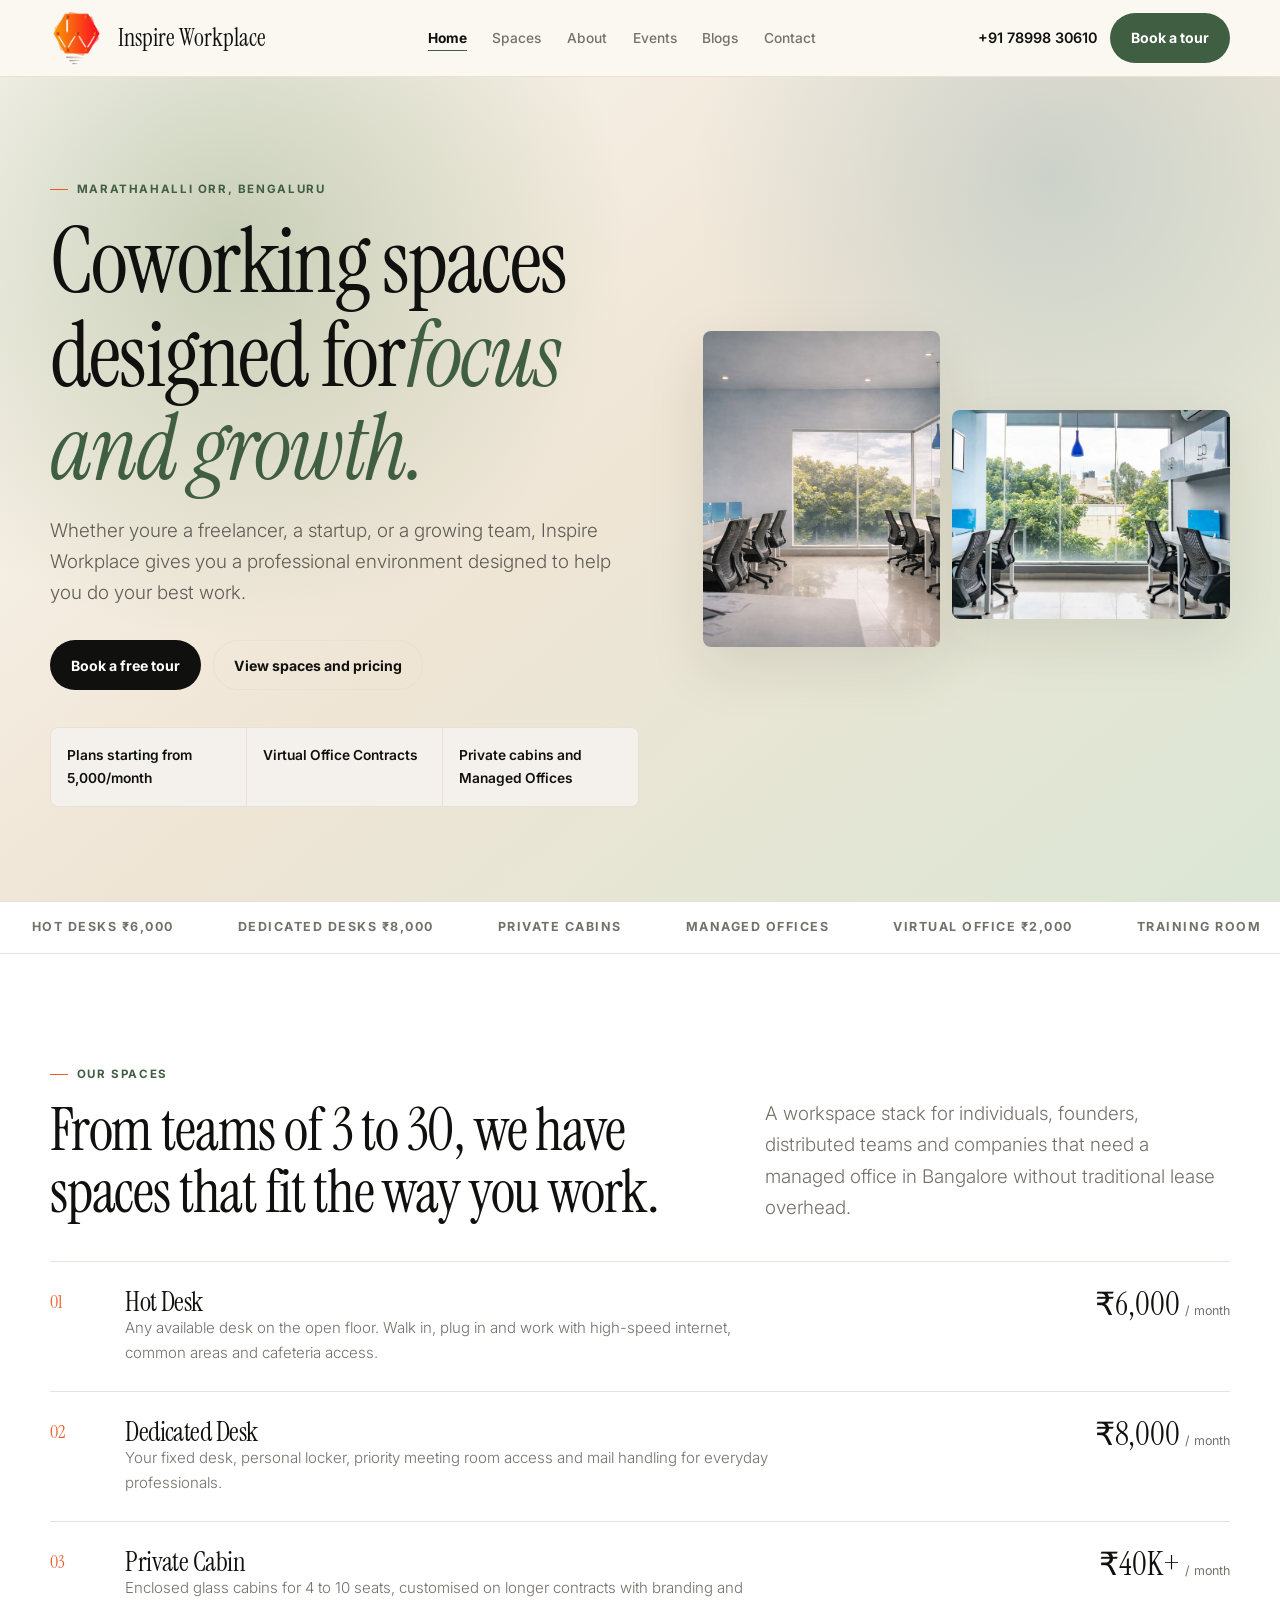
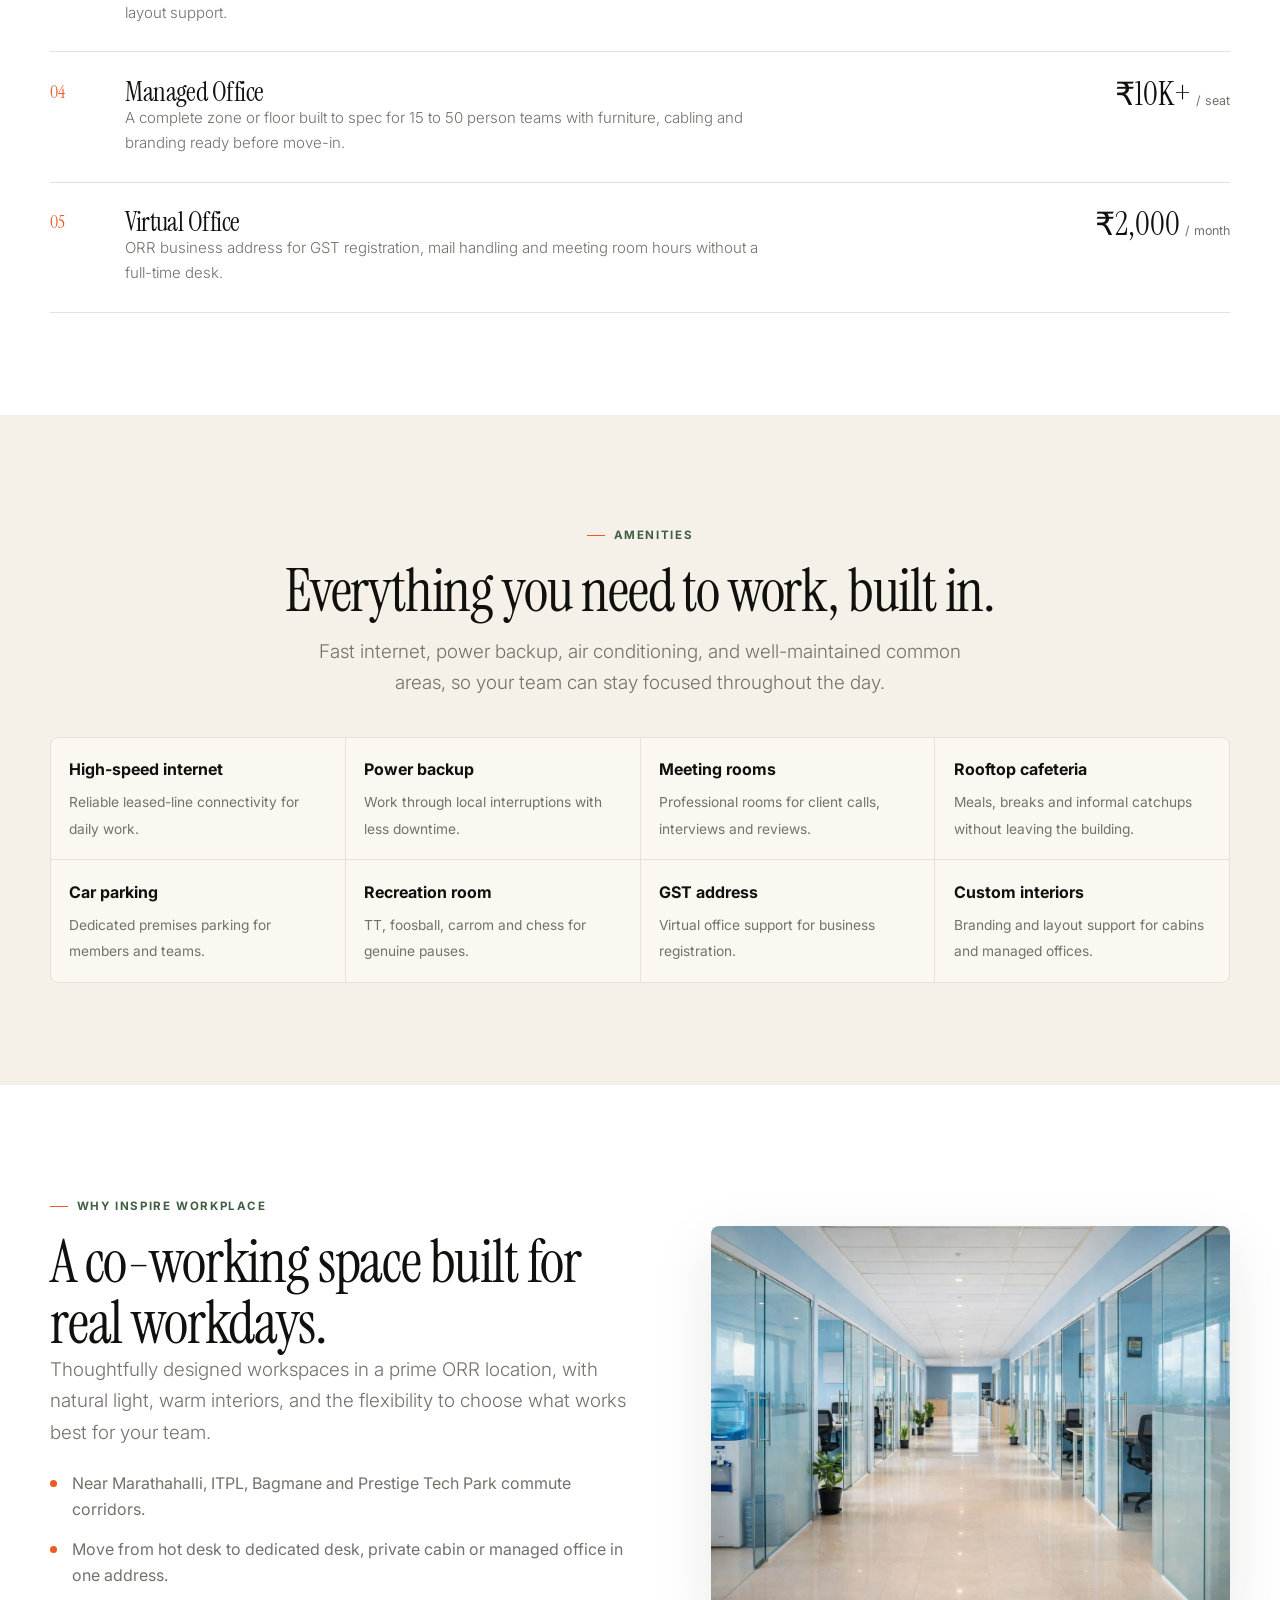
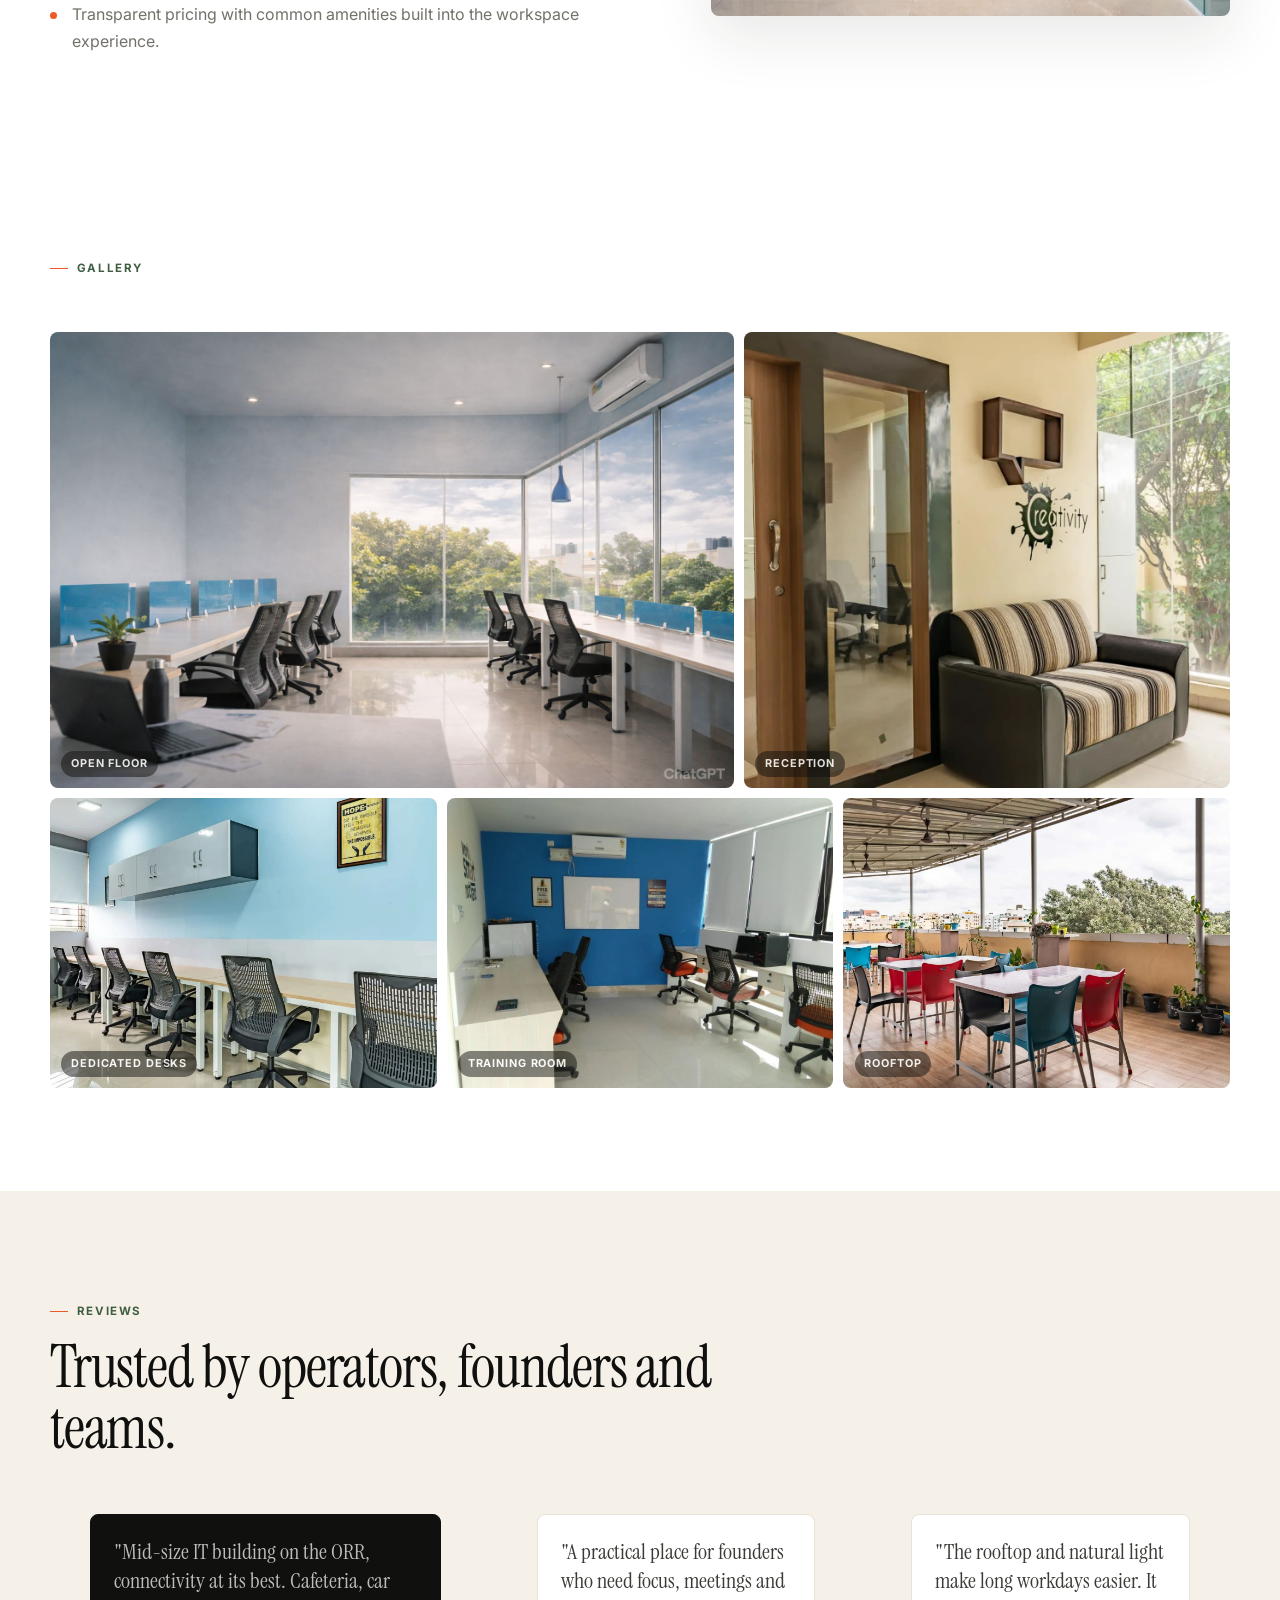
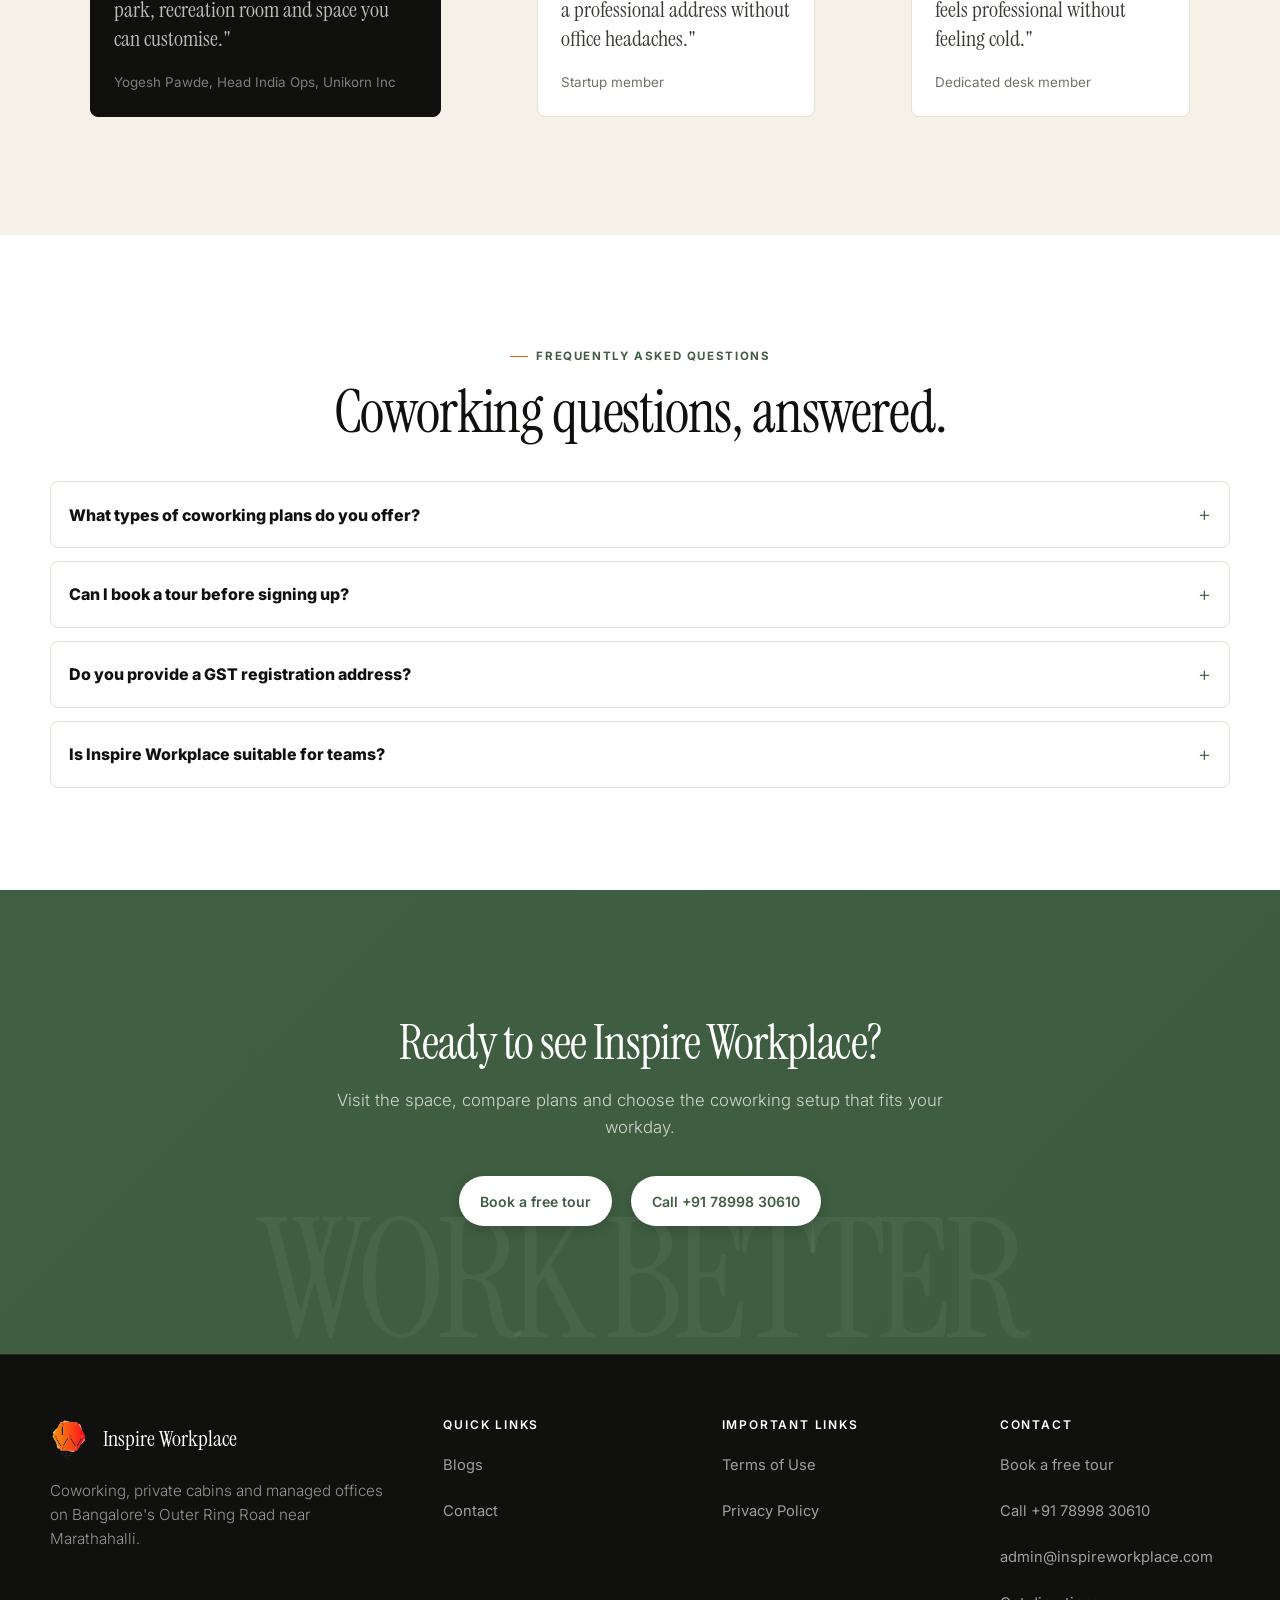
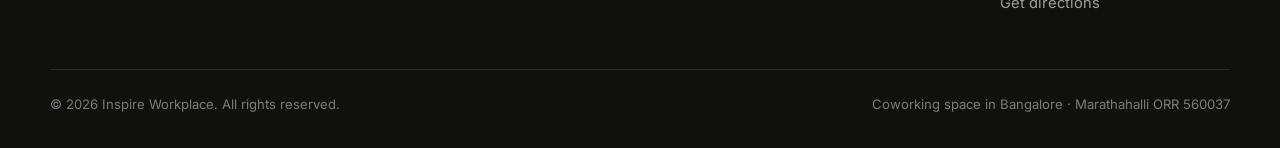
==== commit 5430c7a5: "fixes done" ====
--- a/index.html
+++ b/index.html
@@ -6,7 +6,7 @@
   <meta name="page-id" content="home">
   <meta name="content-base" content="">
   <title>Inspire Workplace | Coworking Space in Bangalore, Marathahalli ORR</title>
-  <link rel="icon" type="image/jpeg" href="content/WhatsApp%20Image%202026-05-15%20at%2012.59.04.jpeg">
+  <link rel="icon" type="image/jpeg" href="content/logo.png">
   <meta name="description" content="Premium coworking space in Bangalore near Marathahalli ORR. Hot desks from ₹6,000, dedicated desks, private cabins, managed offices, virtual office and training rooms.">
   <link rel="canonical" href="https://inspireworkplace.com/">
   <meta property="og:title" content="Inspire Workplace | Coworking Space in Bangalore">
@@ -22,7 +22,7 @@
   <header class="site-header">
     <nav class="nav wrap" aria-label="Primary navigation">
       <a class="brand" href="index.html" aria-label="Inspire Workplace home">
-        <img src="content/WhatsApp%20Image%202026-05-15%20at%2012.59.04.jpeg" alt="Inspire Workplace logo">
+        <img src="content/logo.png" alt="Inspire Workplace logo">
         <span>Inspire Workplace</span>
       </a>
       <button class="mobile-toggle" data-menu-toggle aria-label="Open menu" aria-expanded="false">+</button>
@@ -189,12 +189,12 @@
     <div class="wrap">
       <div class="footer-grid">
         <div>
-          <div class="footer-brand"><img src="content/WhatsApp%20Image%202026-05-15%20at%2012.59.04.jpeg" alt=""><strong>Inspire Workplace</strong></div>
+          <div class="footer-brand"><img src="content/logo.png" alt=""><strong>Inspire Workplace</strong></div>
           <p>Coworking, private cabins and managed offices on Bangalore's Outer Ring Road near Marathahalli.</p>
         </div>
         <div><h3>Quick Links</h3><a href="html/blog.html">Blogs</a><a href="html/contact.html">Contact</a></div>
         <div><h3>Important Links</h3><a href="html/terms-of-use.html">Terms of Use</a><a href="html/privacy-policy.html">Privacy Policy</a></div>
-        <div><h3>Contact</h3><a class="btn btn-light" href="tel:+917899830610">+91 78998 30610</a><a class="btn btn-light" href="tel:+919916130610">+91 99161 30610</a><a href="mailto:admin@inspireworkplace.com">admin@inspireworkplace.com</a><a href="https://maps.google.com/?q=Inspire+Workplace+Marathahalli+Bangalore">Get directions</a></div>
+        <div><h3>Contact</h3><a href="html/contact.html">Book a free tour</a><a href="tel:+917899830610">Call +91 78998 30610</a><a href="mailto:admin@inspireworkplace.com">admin@inspireworkplace.com</a><a href="https://maps.google.com/?q=Inspire+Workplace+Marathahalli+Bangalore">Get directions</a></div>
       </div>
       <div class="footer-bottom"><span>© 2026 Inspire Workplace. All rights reserved.</span><span>Coworking space in Bangalore · Marathahalli ORR 560037</span></div>
     </div>
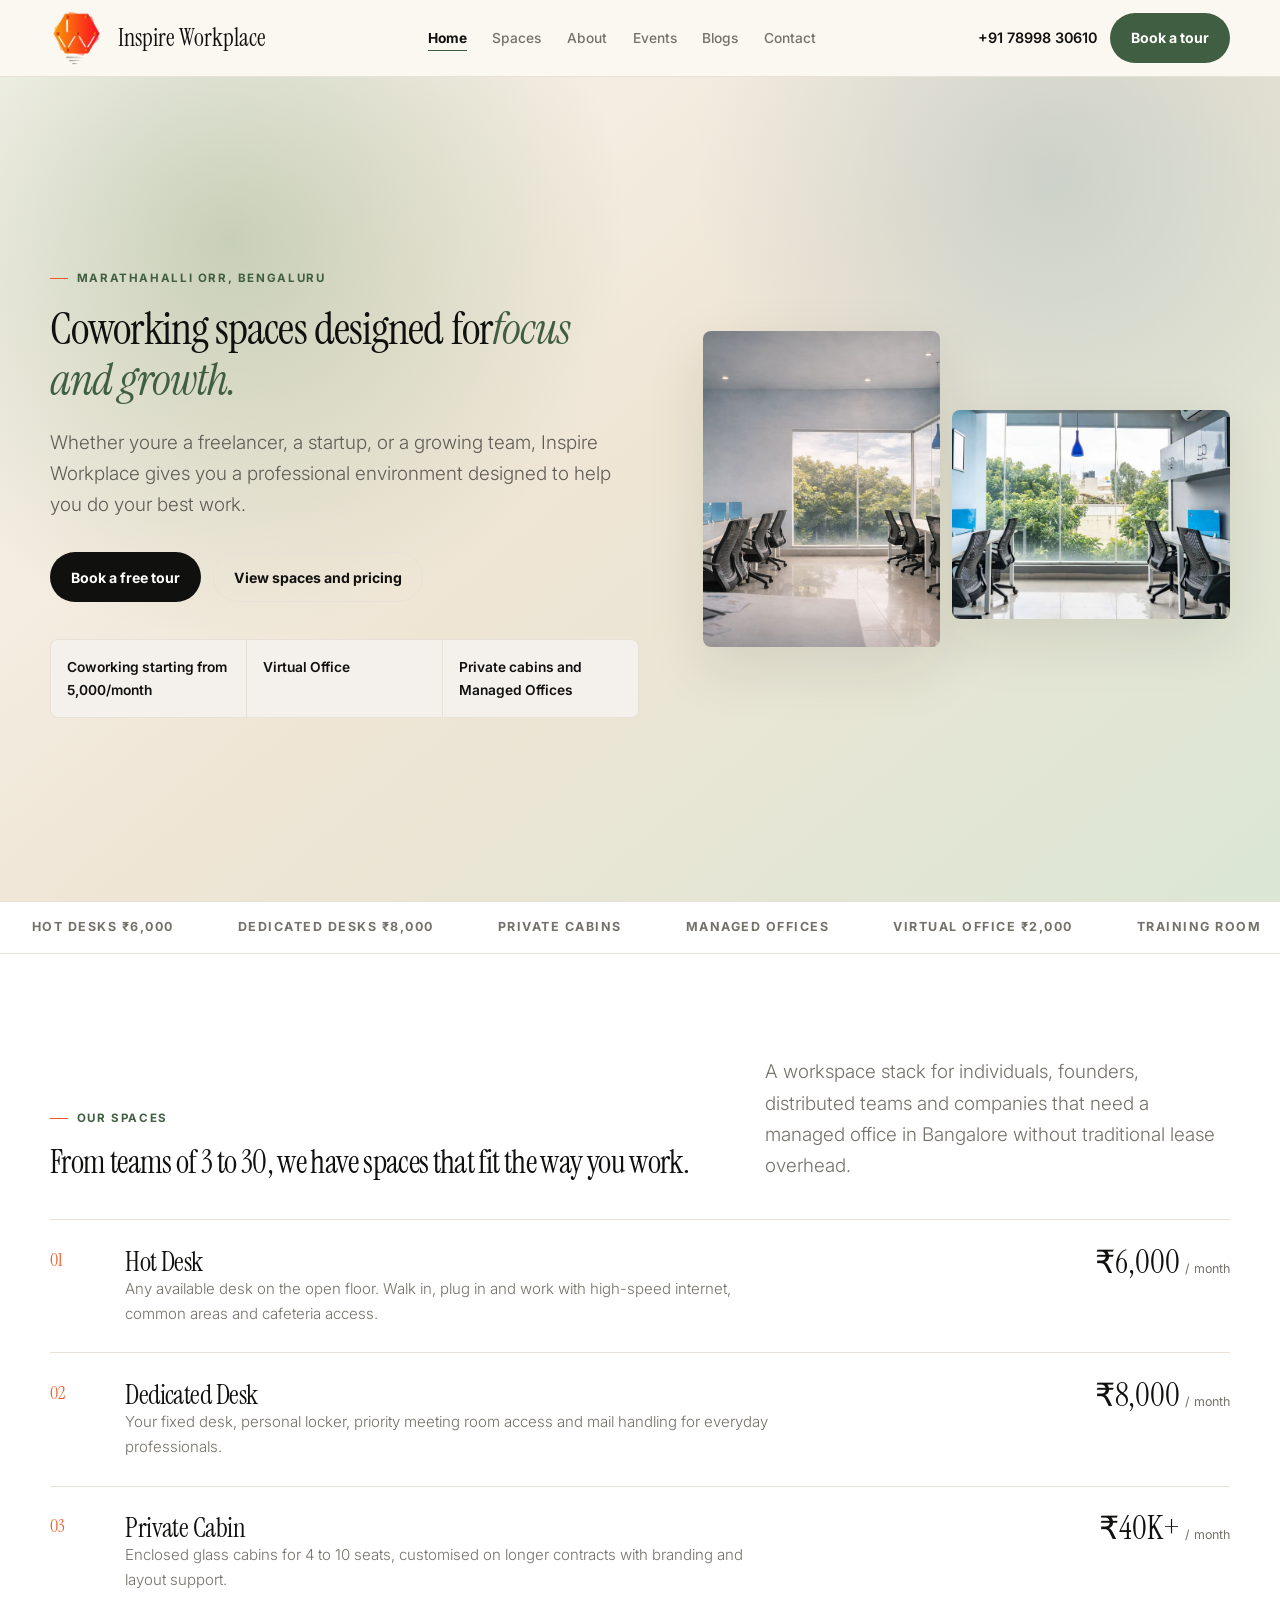
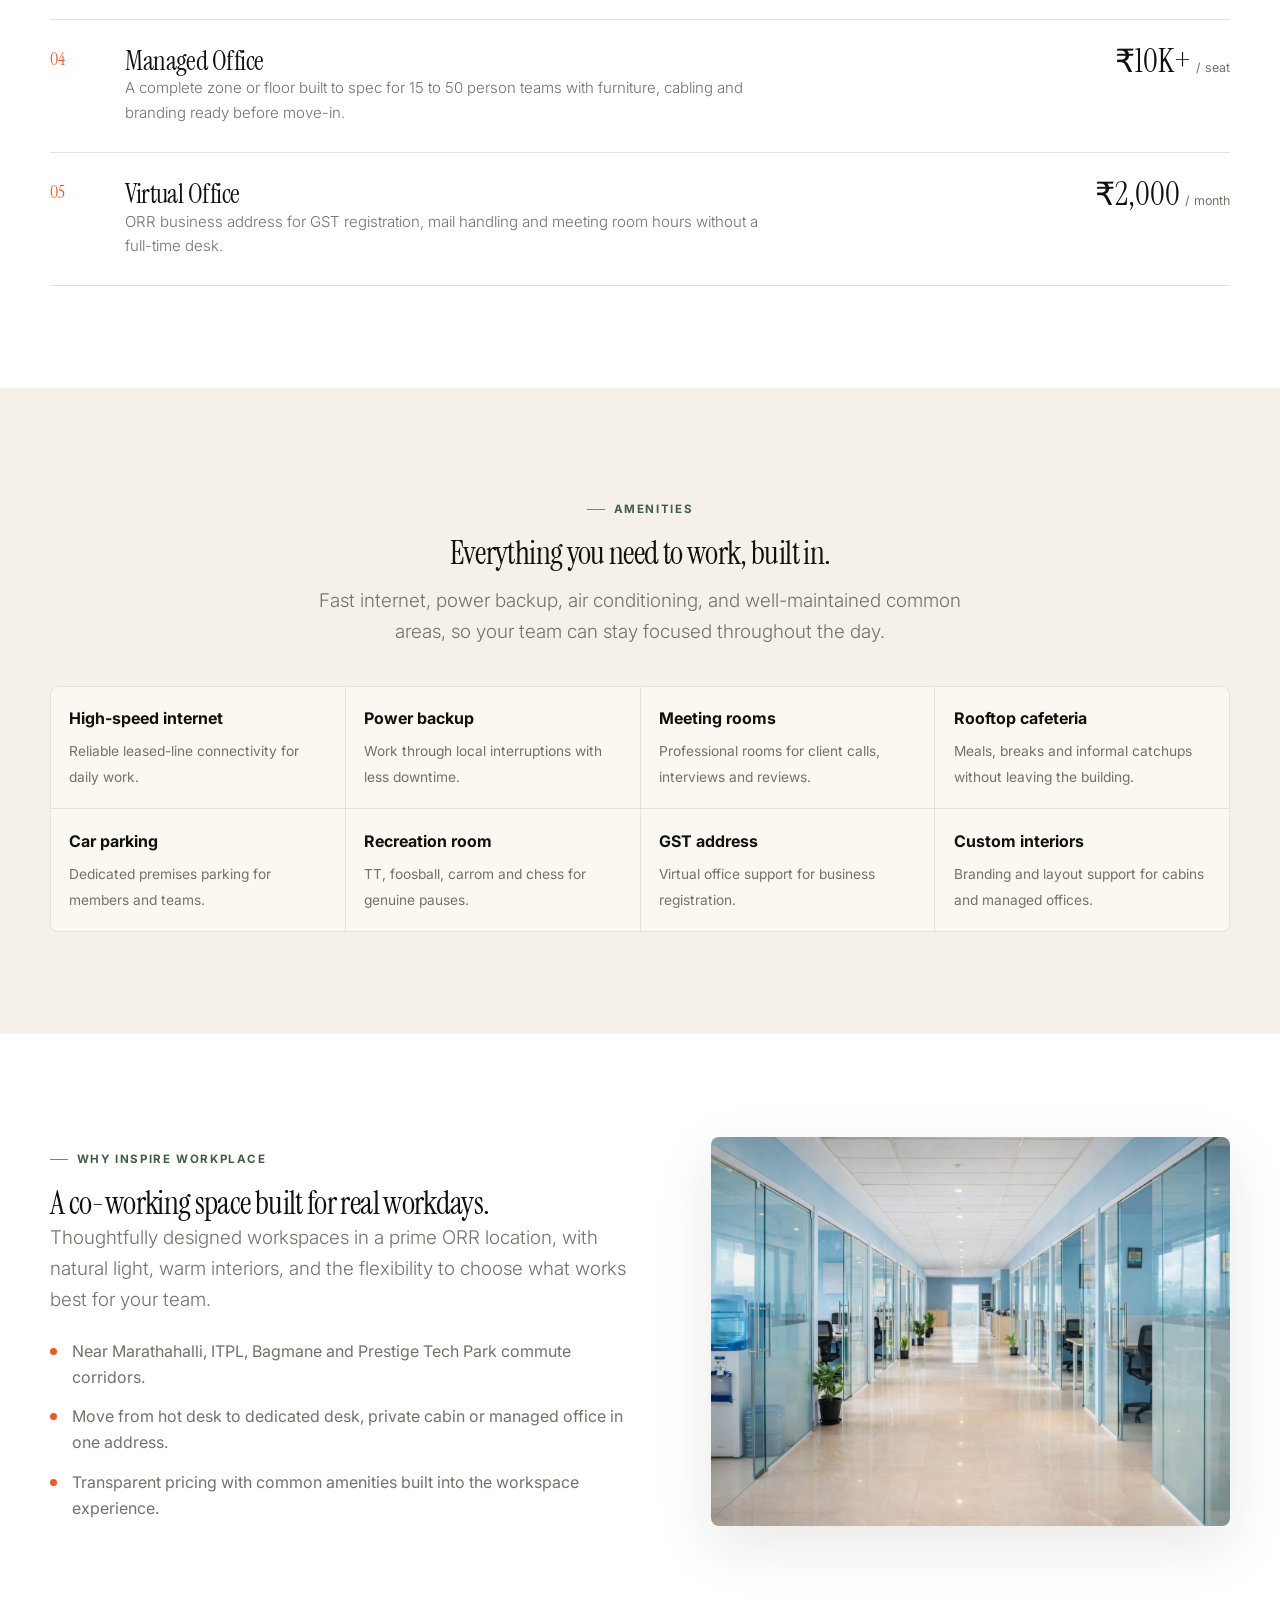
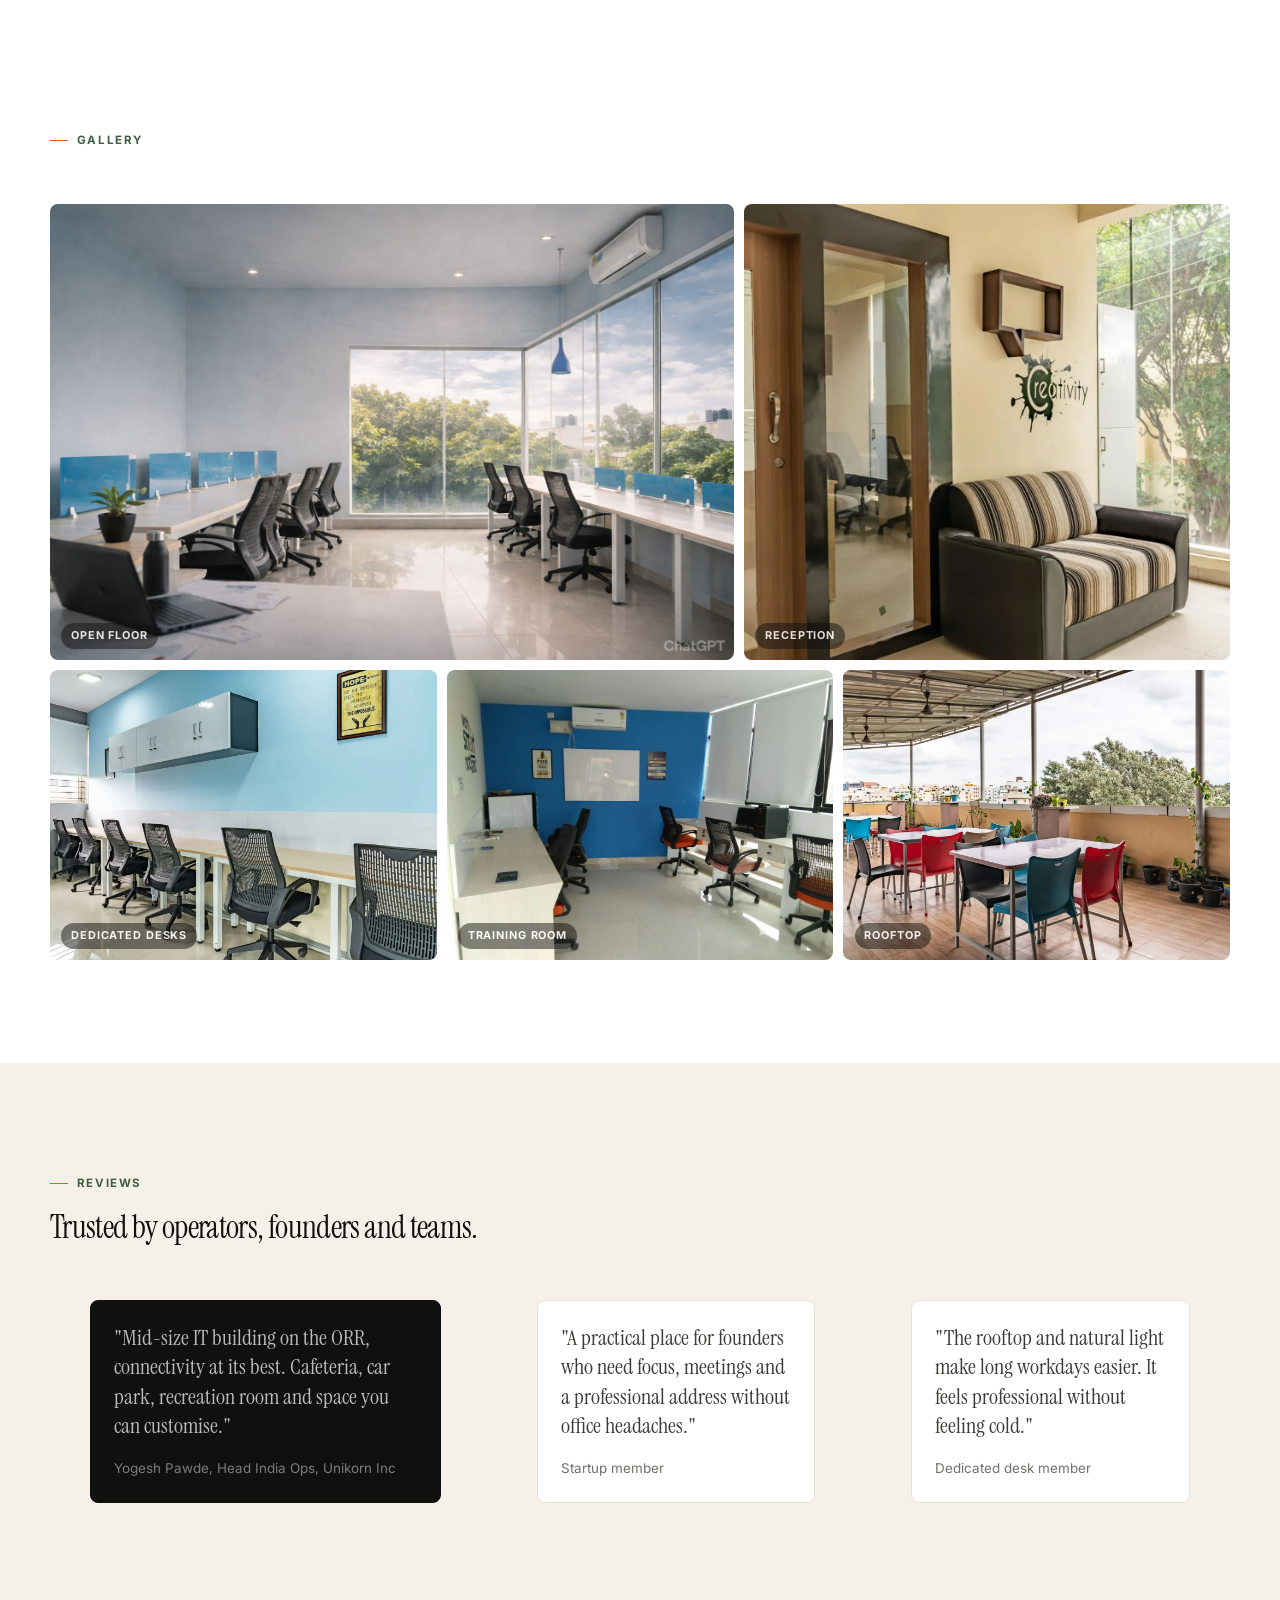
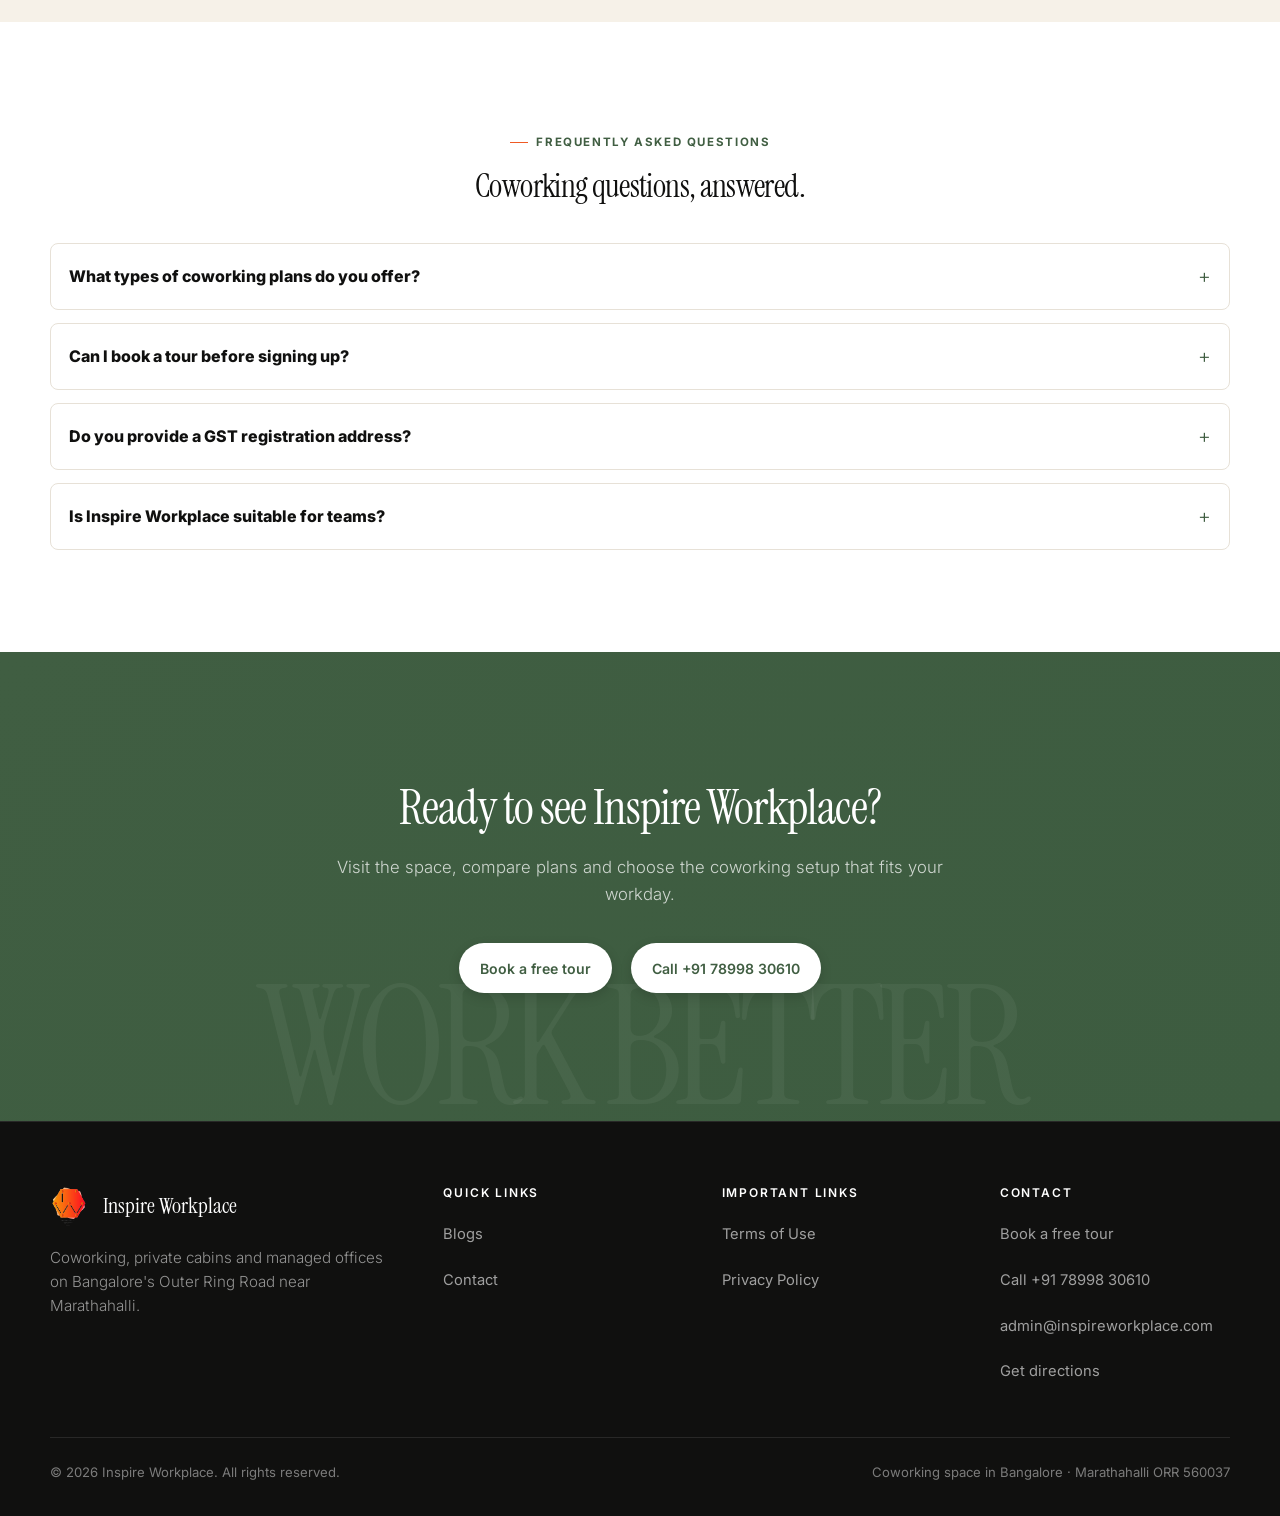
==== commit fe349abd: "Fix admin bugs + push all site improvements Admin fixes: - fillSettings() was only populating 3 of 1" ====
--- a/index.html
+++ b/index.html
@@ -12,17 +12,81 @@
   <meta property="og:title" content="Inspire Workplace | Coworking Space in Bangalore">
   <meta property="og:description" content="Flexible coworking, private cabins and managed offices on Bangalore's Outer Ring Road near Marathahalli.">
   <meta property="og:type" content="website">
-  <meta property="og:image" content="content/WhatsApp%20Image%202026-05-15%20at%2012.59.00.jpeg">
+  <meta property="og:image" content="https://inspireworkplace.com/content/WhatsApp%20Image%202026-05-15%20at%2012.59.00.jpeg">
   <link rel="preconnect" href="https://fonts.googleapis.com">
   <link rel="preconnect" href="https://fonts.gstatic.com" crossorigin>
   <link href="https://fonts.googleapis.com/css2?family=Instrument+Serif:ital@0;1&family=Inter:wght@300;400;500;700;800&display=swap" rel="stylesheet">
   <link rel="stylesheet" href="html/assets/site.css">
+  <script type="application/ld+json">
+  {
+    "@context": "https://schema.org",
+    "@graph": [
+      {
+        "@type": "Organization",
+        "name": "Inspire Workplace",
+        "url": "https://inspireworkplace.com",
+        "logo": "https://inspireworkplace.com/content/logo.png",
+        "contactPoint": {
+          "@type": "ContactPoint",
+          "telephone": "+91-78998-30610",
+          "contactType": "customer service",
+          "areaServed": "IN",
+          "availableLanguage": "English"
+        },
+        "sameAs": []
+      },
+      {
+        "@type": "LocalBusiness",
+        "name": "Inspire Workplace",
+        "description": "Premium coworking space in Bangalore near Marathahalli ORR. Hot desks, dedicated desks, private cabins, managed offices, virtual office and training rooms.",
+        "url": "https://inspireworkplace.com",
+        "telephone": "+91-78998-30610",
+        "email": "admin@inspireworkplace.com",
+        "image": "https://inspireworkplace.com/content/logo.png",
+        "priceRange": "₹₹",
+        "address": {
+          "@type": "PostalAddress",
+          "streetAddress": "Outer Ring Road",
+          "addressLocality": "Marathahalli",
+          "addressRegion": "Karnataka",
+          "postalCode": "560037",
+          "addressCountry": "IN"
+        },
+        "geo": {
+          "@type": "GeoCoordinates",
+          "latitude": 12.9569,
+          "longitude": 77.7011
+        },
+        "openingHoursSpecification": {
+          "@type": "OpeningHoursSpecification",
+          "dayOfWeek": ["Monday","Tuesday","Wednesday","Thursday","Friday","Saturday"],
+          "opens": "08:00",
+          "closes": "20:00"
+        }
+      },
+      {
+        "@type": "WebSite",
+        "name": "Inspire Workplace",
+        "url": "https://inspireworkplace.com",
+        "potentialAction": {
+          "@type": "SearchAction",
+          "target": "https://inspireworkplace.com/html/blog.html?q={search_term_string}",
+          "query-input": "required name=search_term_string"
+        }
+      }
+    ]
+  }
+  </script>
+  <meta name="twitter:card" content="summary_large_image">
+  <meta name="twitter:title" content="Inspire Workplace | Coworking Space in Bangalore">
+  <meta name="twitter:description" content="Flexible coworking, private cabins and managed offices on Bangalore's Outer Ring Road near Marathahalli.">
+  <meta name="twitter:image" content="https://inspireworkplace.com/content/WhatsApp%20Image%202026-05-15%20at%2012.59.00.jpeg">
 </head>
 <body>
   <header class="site-header">
     <nav class="nav wrap" aria-label="Primary navigation">
       <a class="brand" href="index.html" aria-label="Inspire Workplace home">
-        <img src="content/logo.png" alt="Inspire Workplace logo">
+        <img src="content/logo.png" alt="Inspire Workplace logo" loading="lazy">
         <span>Inspire Workplace</span>
       </a>
       <button class="mobile-toggle" data-menu-toggle aria-label="Open menu" aria-expanded="false">+</button>
@@ -59,8 +123,8 @@
           </ul>
         </div>
         <div class="hero-media" aria-label="Inspire Workplace office photos">
-          <img src="content/WhatsApp%20Image%202026-05-15%20at%2012.59.00.jpeg" alt="Bright coworking floor with desks at Inspire Workplace Bangalore" data-cimg="heroImages.img1">
-          <img src="content/WhatsApp%20Image%202026-05-15%20at%2012.59.03%20(1).jpeg" alt="Private office cabin at Inspire Workplace reception" data-cimg="heroImages.img2">
+          <img src="content/WhatsApp%20Image%202026-05-15%20at%2012.59.00.jpeg" alt="Bright coworking floor with desks at Inspire Workplace Bangalore" data-cimg="heroImages.img1" loading="eager" fetchpriority="high">
+          <img src="content/WhatsApp%20Image%202026-05-15%20at%2012.59.03%20(1).jpeg" alt="Private office cabin at Inspire Workplace reception" data-cimg="heroImages.img2" loading="eager" fetchpriority="high">
         </div>
       </div>
     </section>
@@ -123,7 +187,7 @@
             <li>Transparent pricing with common amenities built into the workspace experience.</li>
           </ul>
         </div>
-        <img src="content/WhatsApp%20Image%202026-05-15%20at%2012.58.59%20(1).jpeg" alt="Glass cabins and office corridor at Inspire Workplace Marathahalli">
+        <img src="content/WhatsApp%20Image%202026-05-15%20at%2012.58.59%20(1).jpeg" alt="Glass cabins and office corridor at Inspire Workplace Marathahalli" loading="lazy">
       </div>
     </section>
 
@@ -133,11 +197,11 @@
           <span class="eyebrow">Gallery</span>
         </div>
         <div class="gallery" data-reveal data-delay="1">
-          <figure class="wide"><img src="content/WhatsApp%20Image%202026-05-15%20at%2012.59.00.jpeg" alt="Open coworking desks with natural light at Inspire Workplace"><figcaption>Open floor</figcaption></figure>
-          <figure class="mid"><img src="content/WhatsApp%20Image%202026-05-15%20at%2012.59.05%20(1).jpeg" alt="Reception seating at Inspire Workplace Bangalore"><figcaption>Reception</figcaption></figure>
-          <figure class="third"><img src="content/WhatsApp%20Image%202026-05-15%20at%2012.59.03.jpeg" alt="Dedicated desk row in coworking space"><figcaption>Dedicated desks</figcaption></figure>
-          <figure class="third"><img src="content/WhatsApp%20Image%202026-05-15%20at%2012.59.05.jpeg" alt="Training room at Inspire Workplace"><figcaption>Training room</figcaption></figure>
-          <figure class="third"><img src="content/WhatsApp%20Image%202026-05-15%20at%2012.59.04%20(2).jpeg" alt="Rooftop cafeteria at Inspire Workplace"><figcaption>Rooftop</figcaption></figure>
+          <figure class="wide"><img src="content/WhatsApp%20Image%202026-05-15%20at%2012.59.00.jpeg" alt="Open coworking desks with natural light at Inspire Workplace" loading="lazy"><figcaption>Open floor</figcaption></figure>
+          <figure class="mid"><img src="content/WhatsApp%20Image%202026-05-15%20at%2012.59.05%20(1).jpeg" alt="Reception seating at Inspire Workplace Bangalore" loading="lazy"><figcaption>Reception</figcaption></figure>
+          <figure class="third"><img src="content/WhatsApp%20Image%202026-05-15%20at%2012.59.03.jpeg" alt="Dedicated desk row in coworking space" loading="lazy"><figcaption>Dedicated desks</figcaption></figure>
+          <figure class="third"><img src="content/WhatsApp%20Image%202026-05-15%20at%2012.59.05.jpeg" alt="Training room at Inspire Workplace" loading="lazy"><figcaption>Training room</figcaption></figure>
+          <figure class="third"><img src="content/WhatsApp%20Image%202026-05-15%20at%2012.59.04%20(2).jpeg" alt="Rooftop cafeteria at Inspire Workplace" loading="lazy"><figcaption>Rooftop</figcaption></figure>
         </div>
       </div>
     </section>
@@ -189,7 +253,7 @@
     <div class="wrap">
       <div class="footer-grid">
         <div>
-          <div class="footer-brand"><img src="content/logo.png" alt=""><strong>Inspire Workplace</strong></div>
+          <div class="footer-brand"><img src="content/logo.png" alt="Inspire Workplace logo" loading="lazy"><strong>Inspire Workplace</strong></div>
           <p>Coworking, private cabins and managed offices on Bangalore's Outer Ring Road near Marathahalli.</p>
         </div>
         <div><h3>Quick Links</h3><a href="html/blog.html">Blogs</a><a href="html/contact.html">Contact</a></div>
--- a/html/assets/site.css
+++ b/html/assets/site.css
@@ -1,17 +1,34 @@
 :root {
+  /* Brand colours */
   --ink: #10100f;
   --body: #3b3a36;
   --muted: #74716a;
   --line: #e7e1d7;
   --paper: #f6f1e8;
   --cream: #fbf8f1;
+  --white: #fff;
   --olive: #405e42;
   --olive-2: #6f8f5f;
+  --olive-hover: #3a5038;
+  --olive-active: #2a4028;
   --orange: #ef5a24;
   --blue: #1f6d8f;
-  --white: #fff;
+  /* Shadows & radius */
   --shadow: 0 20px 60px rgba(32, 28, 20, .10);
+  --shadow-sm: 0 4px 16px rgba(64, 94, 66, 0.12);
   --r: 8px;
+  /* Spacing scale (8px grid) */
+  --sp-1: 0.5rem;   /* 8px  */
+  --sp-2: 1rem;     /* 16px */
+  --sp-3: 1.5rem;   /* 24px */
+  --sp-4: 2rem;     /* 32px */
+  --sp-6: 3rem;     /* 48px */
+  --sp-8: 4rem;     /* 64px */
+  --sp-12: 6rem;    /* 96px */
+  /* Font sizes */
+  --text-sm: 0.875rem;  /* 14px */
+  --text-base: 1rem;    /* 16px */
+  --text-lg: 1.125rem;  /* 18px */
 }
 
 * { box-sizing: border-box; -webkit-tap-highlight-color: transparent; }
@@ -36,11 +53,11 @@
   font-family: "Instrument Serif", Georgia, serif;
   font-weight: 400;
   letter-spacing: -.02em;
-  line-height: 1.04;
-}
-h1 { font-size: clamp(3.1rem, 7vw, 7rem); }
-h2 { font-size: clamp(2.1rem, 4.6vw, 4.6rem); }
-h3 { font-size: clamp(1.35rem, 2.2vw, 2rem); }
+  line-height: 1.15;
+}
+h1 { font-size: clamp(2rem, 3.5vw, 3.5rem); }
+h2 { font-size: clamp(1.5rem, 2.5vw, 2.5rem); }
+h3 { font-size: clamp(1.125rem, 1.75vw, 1.75rem); }
 p { margin: 0; font-weight: 300; }
 
 .wrap { width: min(1180px, calc(100% - 40px)); margin: 0 auto; }
@@ -610,8 +627,9 @@
 
 @media (max-width: 768px) {
   body { font-size: 15px; }
-  h1 { font-size: clamp(1.5rem, 5vw, 2rem); }
-  h2 { font-size: clamp(1.2rem, 4vw, 1.7rem); }
+  h1 { font-size: clamp(2rem, 5vw, 2.25rem); }
+  h2 { font-size: clamp(1.5rem, 4vw, 1.75rem); }
+  h3 { font-size: clamp(1.125rem, 3vw, 1.375rem); }
   .lead { font-size: clamp(0.95rem, 2.5vw, 1.05rem); }
 }
 
@@ -670,8 +688,9 @@
 
   .section { padding: 2rem 0.75rem; }
   .section-head { margin-bottom: 1rem; }
-  h1 { font-size: 1.4rem; }
-  h2 { font-size: 1.1rem; }
+  h1 { font-size: 2rem; }
+  h2 { font-size: 1.5rem; }
+  h3 { font-size: 1.125rem; }
 
   .metric-card { font-size: 0.9rem; padding: 0.75rem; }
   .space-row .num { font-size: 1.2rem; }
@@ -708,8 +727,8 @@
   .mobile-toggle { font-size: 1.2rem; }
 
   .section { padding: 1.5rem 0.5rem; }
-  h1 { font-size: 1.2rem; }
-  h2 { font-size: 1rem; }
+  h1 { font-size: 2rem; }
+  h2 { font-size: 1.5rem; }
 
   .form { padding: 1rem; gap: 0.7rem; }
   input, select, textarea, button { padding: 0.7rem 0.8rem; font-size: 16px; }
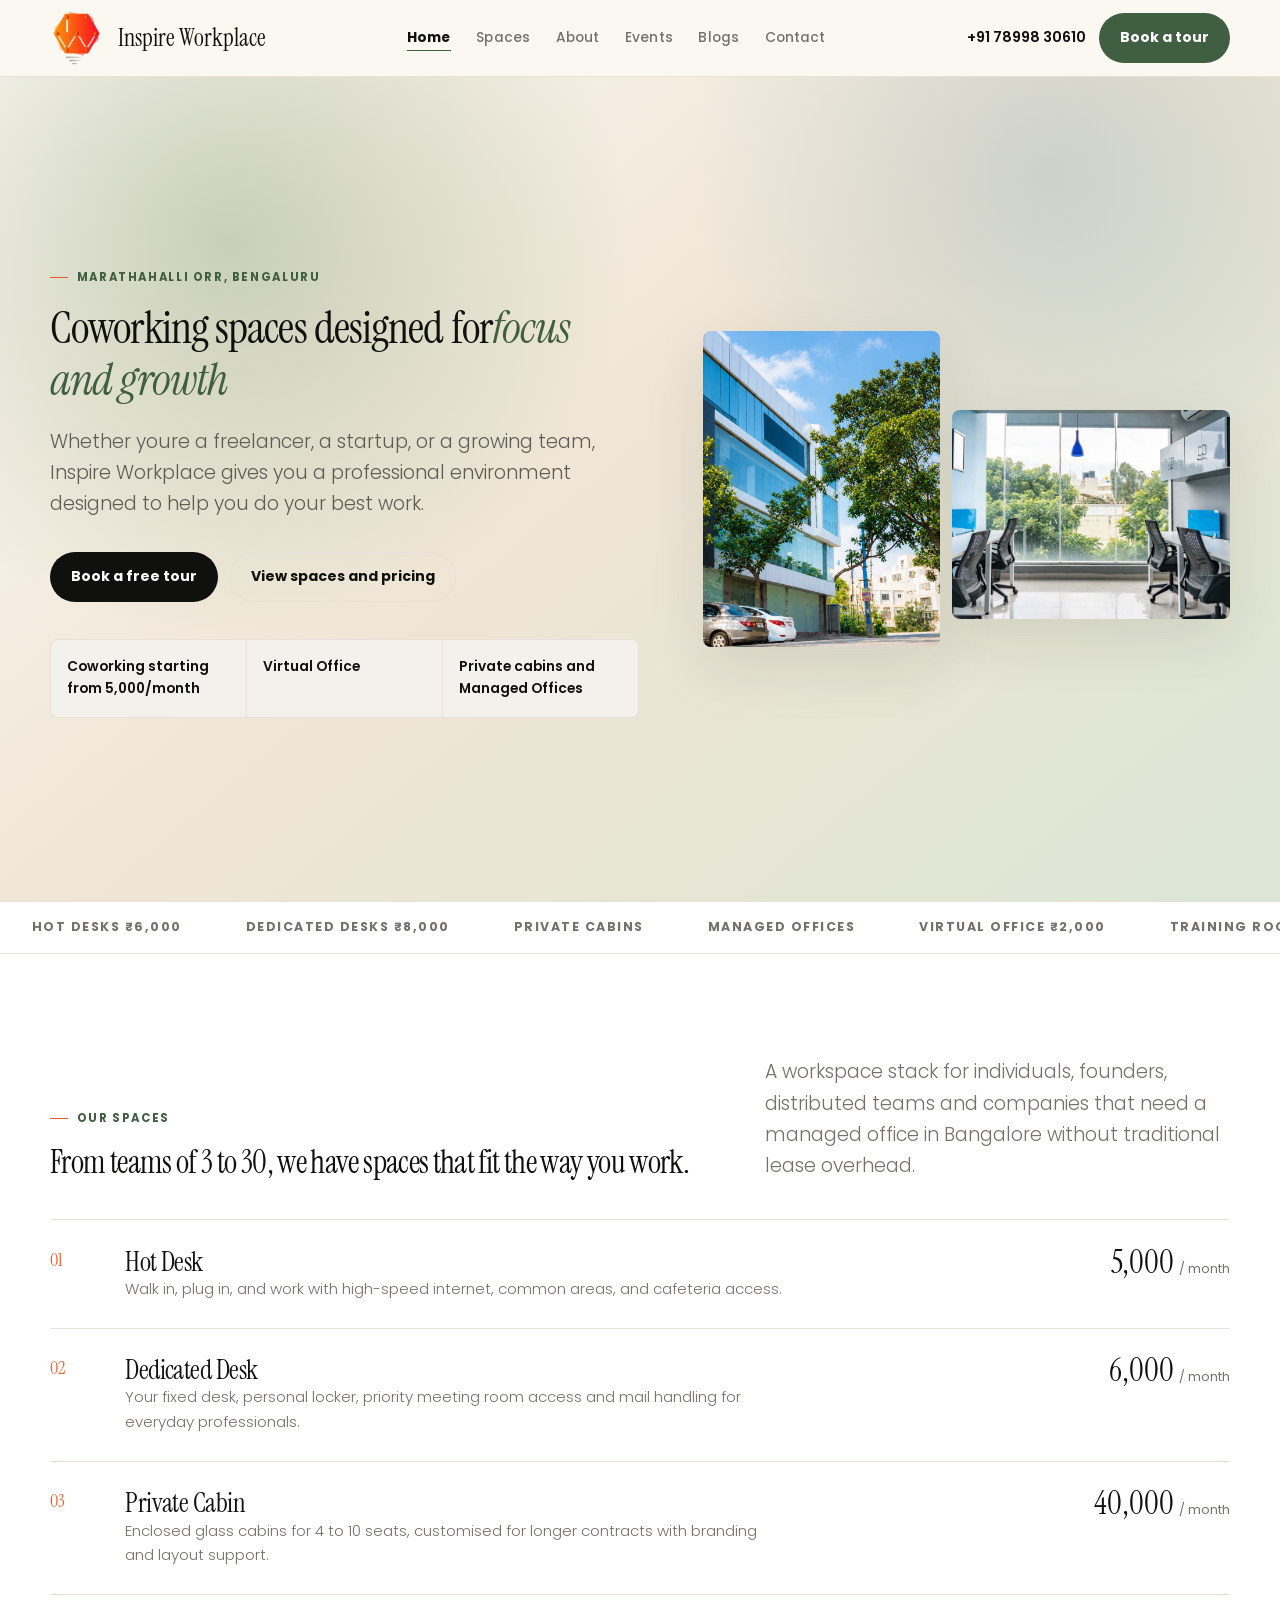
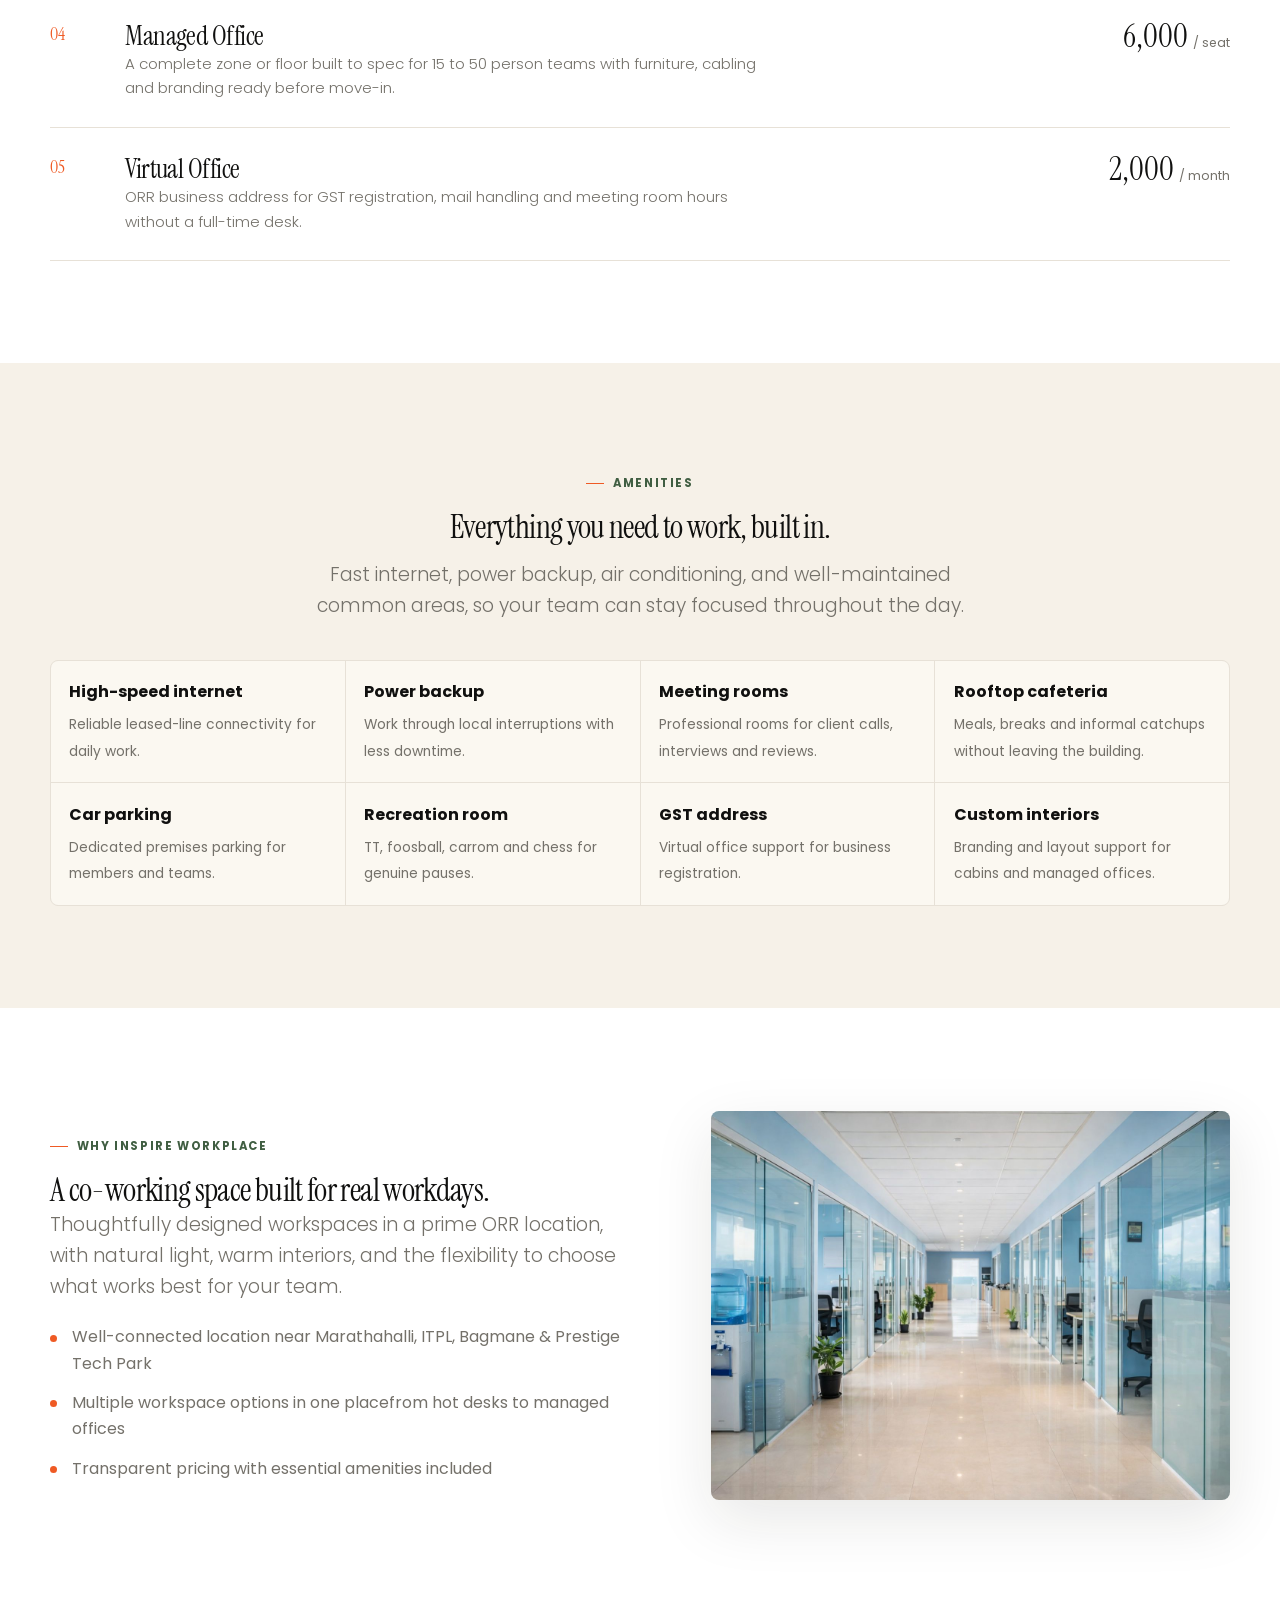
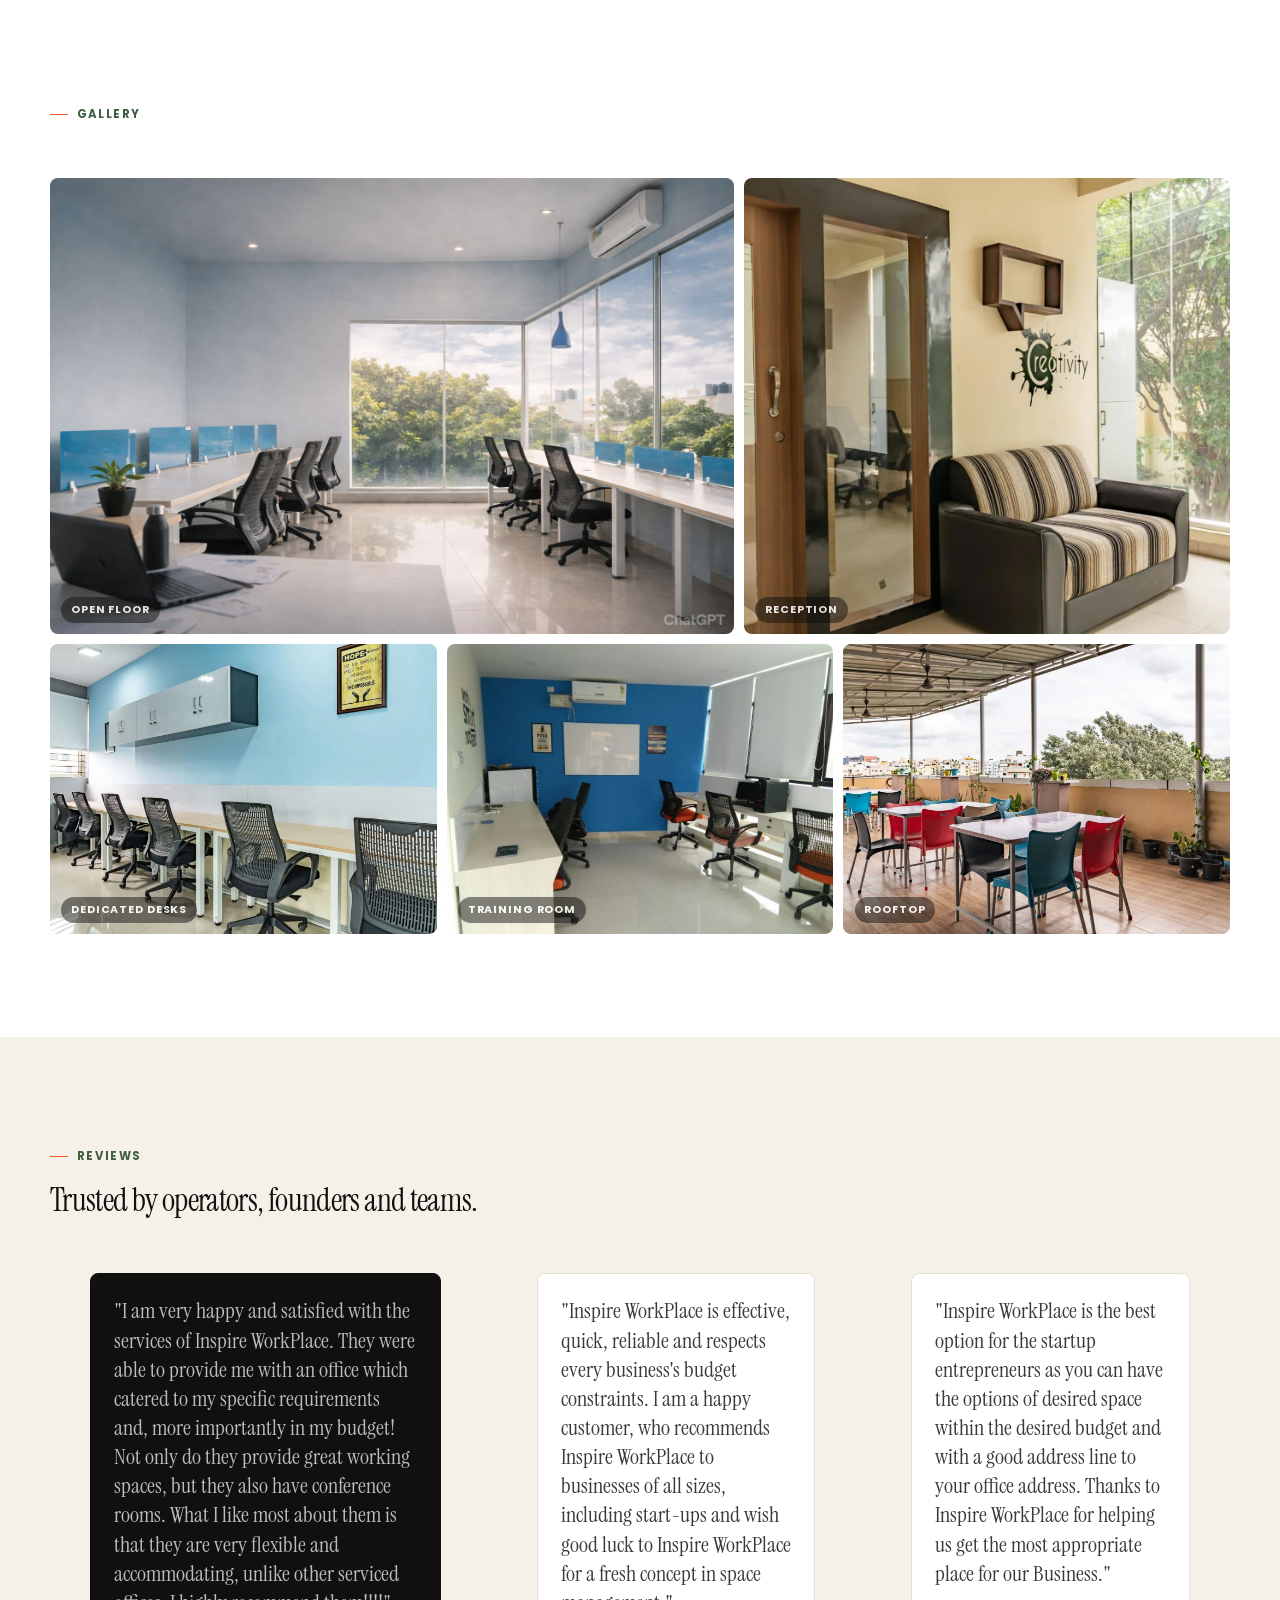
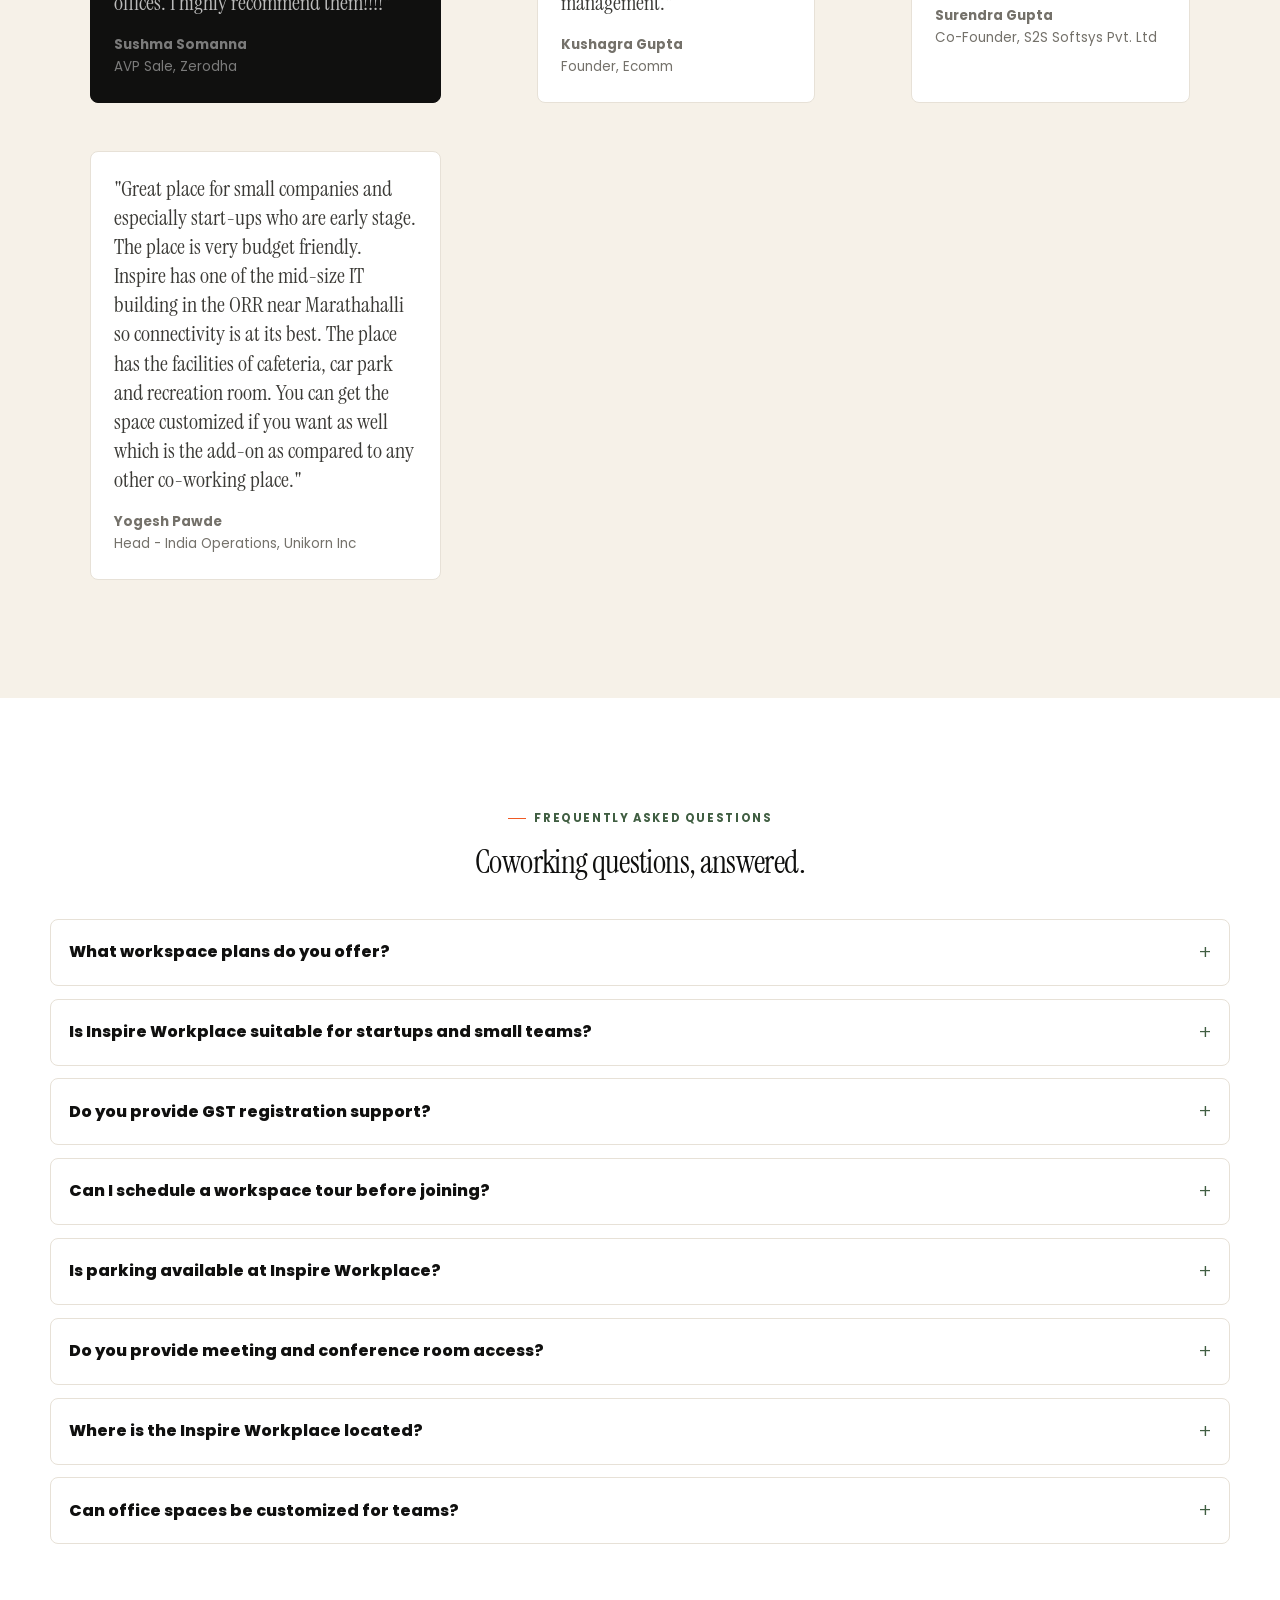
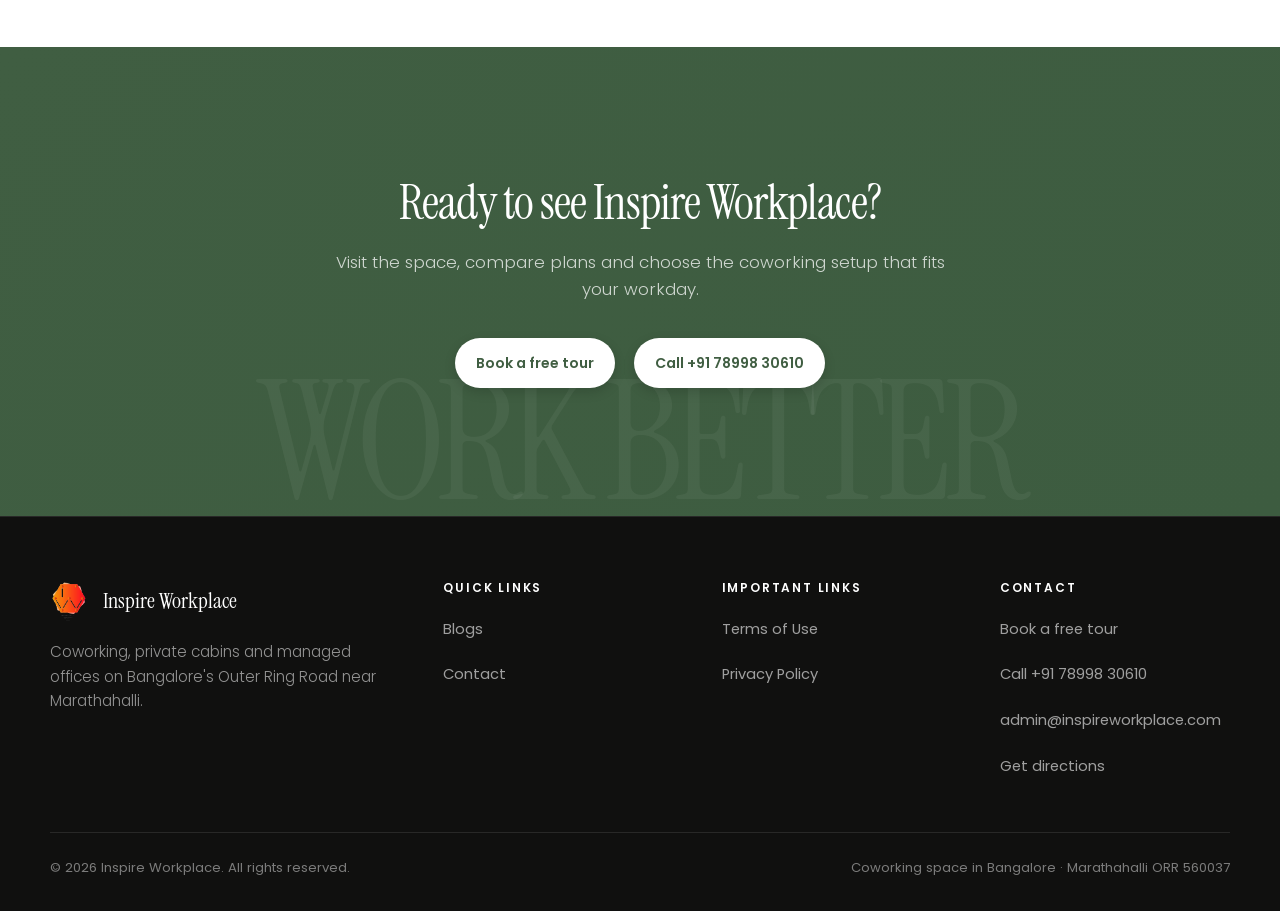
==== commit 88788d9f: "Change font to Poppins, fix image sizes and event card mobile layout - All HTML pages: swap Inter → " ====
--- a/index.html
+++ b/index.html
@@ -15,7 +15,7 @@
   <meta property="og:image" content="https://inspireworkplace.com/content/WhatsApp%20Image%202026-05-15%20at%2012.59.00.jpeg">
   <link rel="preconnect" href="https://fonts.googleapis.com">
   <link rel="preconnect" href="https://fonts.gstatic.com" crossorigin>
-  <link href="https://fonts.googleapis.com/css2?family=Instrument+Serif:ital@0;1&family=Inter:wght@300;400;500;700;800&display=swap" rel="stylesheet">
+  <link href="https://fonts.googleapis.com/css2?family=Instrument+Serif:ital@0;1&family=Poppins:wght@300;400;500;600;700;800&display=swap" rel="stylesheet">
   <link rel="stylesheet" href="html/assets/site.css">
   <script type="application/ld+json">
   {
--- a/html/assets/site.css
+++ b/html/assets/site.css
@@ -35,7 +35,7 @@
 html { scroll-behavior: smooth; -webkit-text-size-adjust: 100%; }
 body {
   margin: 0;
-  font-family: Inter, system-ui, -apple-system, BlinkMacSystemFont, "Segoe UI", sans-serif;
+  font-family: 'Poppins', system-ui, -apple-system, BlinkMacSystemFont, "Segoe UI", sans-serif;
   color: var(--body);
   background: var(--cream);
   line-height: 1.65;
@@ -102,7 +102,7 @@
 .brand img { width: 56px; height: 56px; object-fit: contain; background: none; }
 .brand span { color: var(--ink); font-family: "Instrument Serif", Georgia, serif; font-size: 1.5rem; }
 .menu { display: flex; align-items: center; gap: clamp(.8rem, 2vw, 1.8rem); }
-.menu a { color: var(--muted); font-size: .86rem; font-weight: 500; transition: color .2s ease; }
+.menu a { color: var(--muted); font-size: .86rem; font-weight: 500; letter-spacing: .01em; transition: color .2s ease; }
 .menu a:hover { color: var(--ink); }
 .menu a[aria-current="page"] { color: var(--ink); font-weight: 700; }
 .nav-actions { display: flex; align-items: center; gap: .8rem; }
@@ -215,7 +215,7 @@
 .card h3 { margin-bottom: .55rem; }
 .card p { color: var(--muted); font-size: .92rem; }
 .price { margin-top: 1rem; color: var(--ink); font-family: "Instrument Serif", Georgia, serif; font-size: 2rem; line-height: 1; }
-.price small { color: var(--muted); font-family: Inter, sans-serif; font-size: .78rem; }
+.price small { color: var(--muted); font-family: 'Poppins', sans-serif; font-size: .78rem; }
 
 .space-list { border-top: 1px solid var(--line); }
 .space-row {
@@ -347,7 +347,7 @@
 
 .site-footer { background: var(--ink); color: rgba(255,255,255,.5); padding: 4rem 0 2rem; border-top: 1px solid rgba(255,255,255,.1); }
 .footer-grid { display: grid; grid-template-columns: 1.5fr repeat(3, 1fr); gap: 3rem; }
-.footer-grid h2, .footer-grid h3 { color: var(--white); font-family: Inter, sans-serif; font-size: .75rem; letter-spacing: .15em; text-transform: uppercase; margin-bottom: 1rem; font-weight: 600; }
+.footer-grid h2, .footer-grid h3 { color: var(--white); font-family: 'Poppins', sans-serif; font-size: .75rem; letter-spacing: .15em; text-transform: uppercase; margin-bottom: 1rem; font-weight: 600; }
 .footer-grid a { display: block; margin-top: .65rem; color: rgba(255,255,255,.6); font-size: .92rem; transition: color .2s ease, transform .2s ease; }
 .footer-grid a:hover { color: var(--white); transform: translateX(4px); }
 .footer-grid p { margin-bottom: 1rem; line-height: 1.6; font-size: .95rem; color: rgba(255,255,255,.55); }
@@ -355,6 +355,36 @@
 .footer-brand img { width: 40px; height: 40px; object-fit: contain; }
 .footer-brand strong { color: var(--white); font-family: "Instrument Serif", Georgia, serif; font-size: 1.4rem; font-weight: 400; }
 .footer-bottom { display: flex; justify-content: space-between; gap: 1.5rem; margin-top: 3rem; padding-top: 1.5rem; border-top: 1px solid rgba(255,255,255,.1); font-size: .82rem; color: rgba(255,255,255,.45); }
+
+/* ── Event cards ──────────────────────────────────────────── */
+.event-list { display: grid; gap: 1.5rem; margin-top: 2rem; }
+.event-card {
+  display: grid;
+  grid-template-columns: 1fr 1fr;
+  gap: 2rem;
+  padding: 2rem;
+  background: var(--white);
+  border: 1px solid var(--line);
+  border-radius: var(--r);
+  align-items: center;
+  cursor: pointer;
+  transition: box-shadow .3s ease, transform .3s cubic-bezier(.22,1,.36,1), border-color .2s ease;
+}
+.event-card:hover {
+  box-shadow: 0 8px 24px rgba(0,0,0,.10);
+  transform: translateY(-3px);
+  border-color: var(--olive);
+}
+.event-card img {
+  width: 100%;
+  aspect-ratio: 16/9;
+  object-fit: cover;
+  border-radius: 6px;
+}
+.event-card-meta { color: var(--muted); font-size: .9rem; margin: .4rem 0 .9rem; }
+.event-card-price { font-weight: 700; color: var(--ink); }
+.event-card-price small { color: var(--muted); font-weight: 400; margin-left: .3rem; }
+.event-card-actions { display: flex; gap: 1rem; align-items: center; margin-top: 1.25rem; flex-wrap: wrap; }
 
 /* ── Scroll reveal ────────────────────────────────────────── */
 [data-reveal] {
@@ -620,6 +650,7 @@
   .hero { min-height: auto; }
   .hero-media { grid-template-columns: 1fr 1fr; }
   .cards, .blog-grid, .testimonial-grid, .footer-grid { grid-template-columns: 1fr; }
+  .event-card { grid-template-columns: 1fr; gap: 1.25rem; padding: 1.5rem; }
   .amenities { grid-template-columns: repeat(2, 1fr); }
   .gallery .wide, .gallery .mid, .gallery .third { grid-column: span 12; }
   .stats { grid-template-columns: 1fr; }
@@ -644,8 +675,8 @@
 
   .hero { min-height: 50vh; padding: 2rem 1rem; }
   .hero-points, .form-row, .amenities { grid-template-columns: 1fr; gap: 1rem; }
-  .hero-media { grid-template-columns: 1fr; gap: 1rem; margin-top: 1.5rem; }
-  .hero-media img { max-height: 200px; }
+  .hero-media { grid-template-columns: 1fr; gap: 0; margin-top: 1.5rem; }
+  .hero-media img:first-child { aspect-ratio: 16/9; max-height: none; width: 100%; }
   .hero-media img:last-child { display: none; }
   .metric-card { position: static; width: 100%; margin-top: 0.5rem; padding: 1rem; }
 
@@ -658,6 +689,9 @@
   .space-row .num { font-size: 1.5rem; }
 
   .cards, .blog-grid, .testimonial-grid, .event-list { grid-template-columns: 1fr; gap: 1rem; }
+  .event-card { grid-template-columns: 1fr; gap: 1rem; padding: 1.25rem; }
+  .event-card-actions { flex-direction: column; align-items: flex-start; gap: .75rem; }
+  .event-card-actions .btn { width: 100%; justify-content: center; }
   .footer-grid { grid-template-columns: 1fr; gap: 2.5rem; }
   .footer-grid h3 { margin-bottom: 0.8rem; }
   .footer-grid a { margin-top: 0.5rem; min-height: 44px; display: block; padding: 0.5rem 0; }
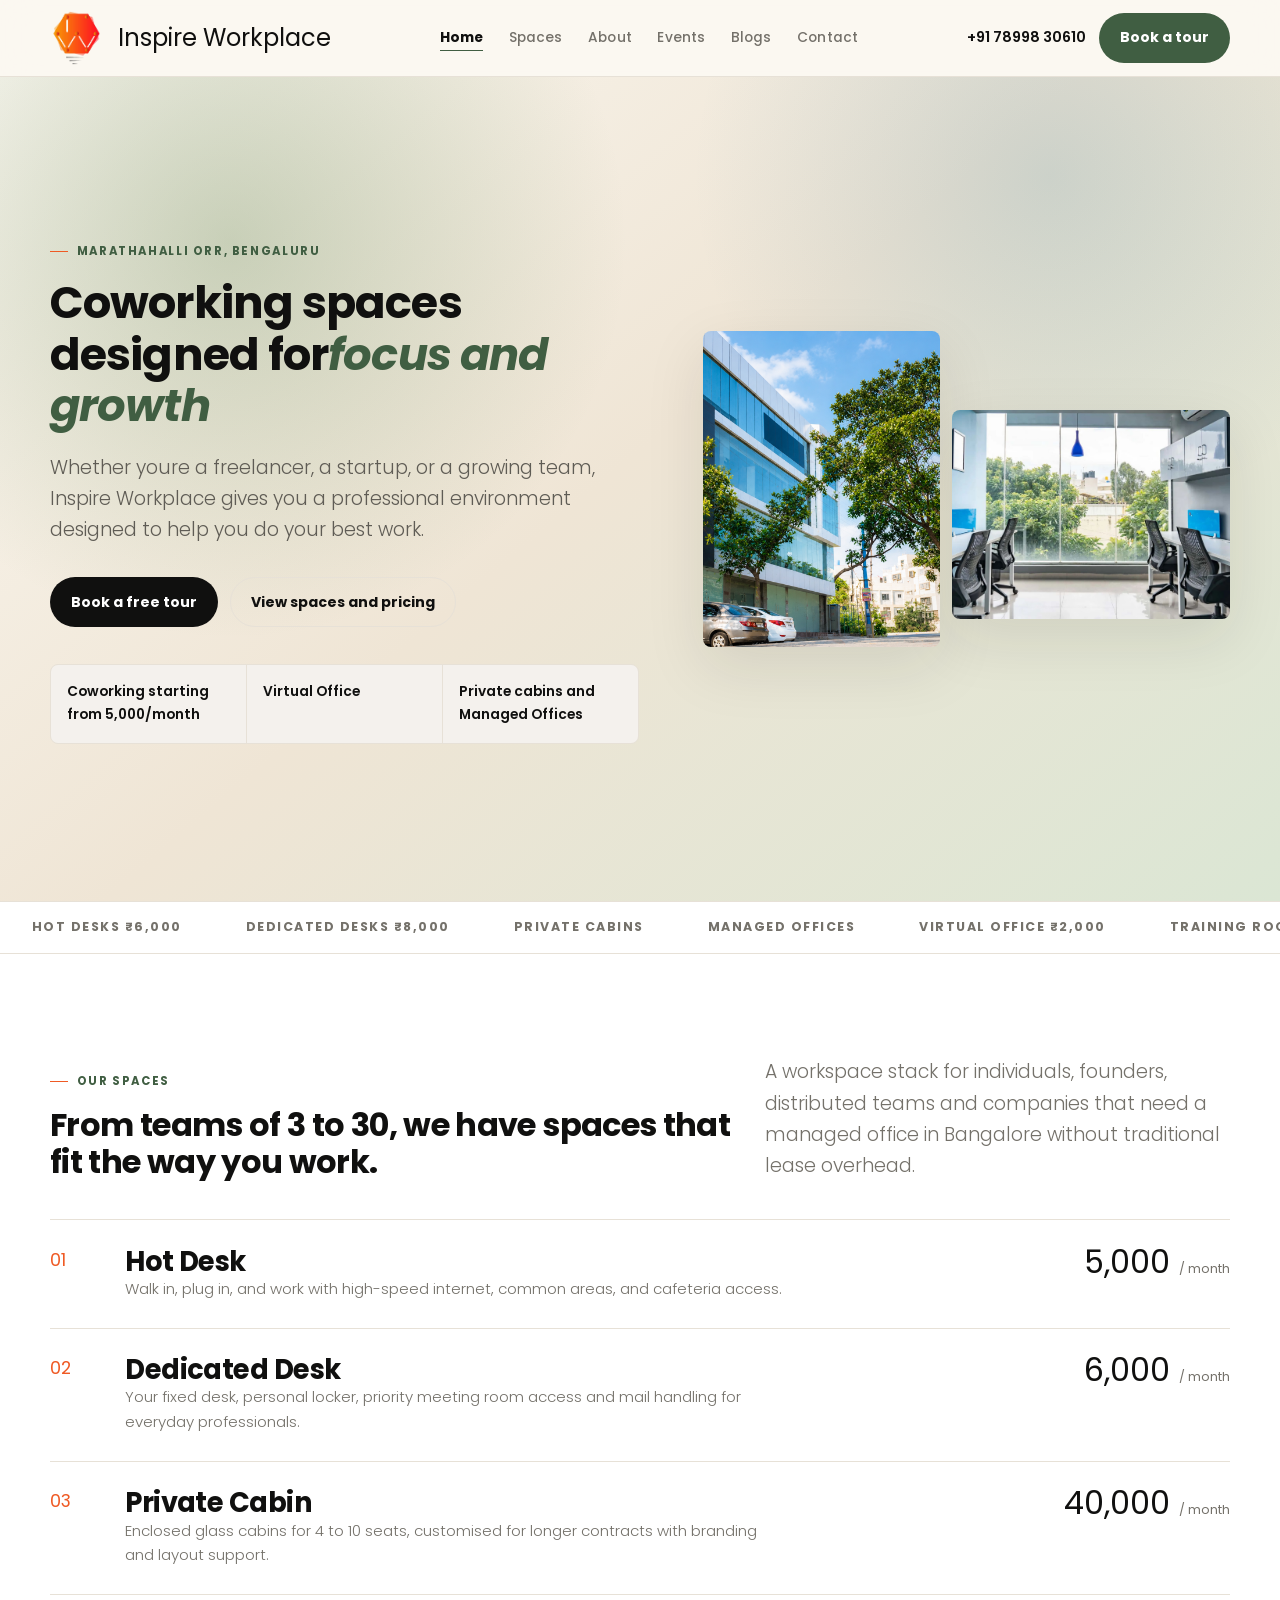
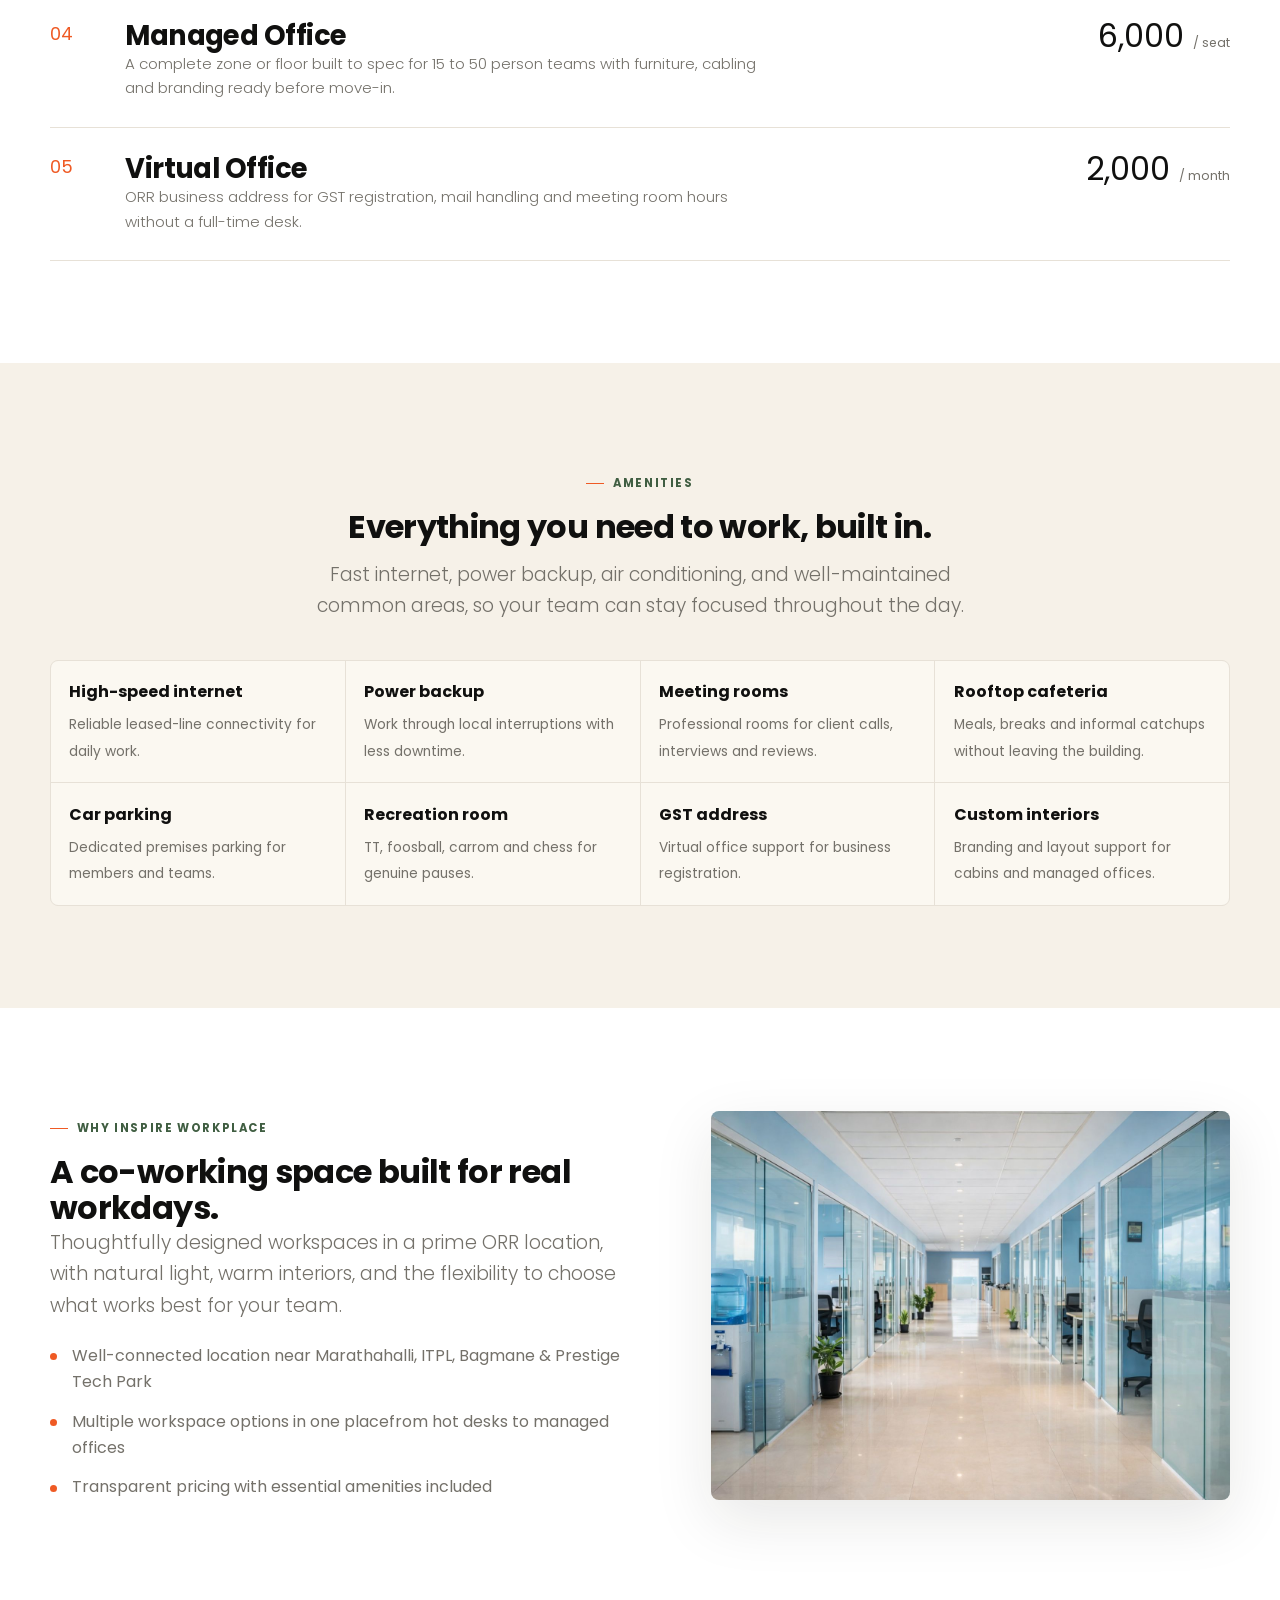
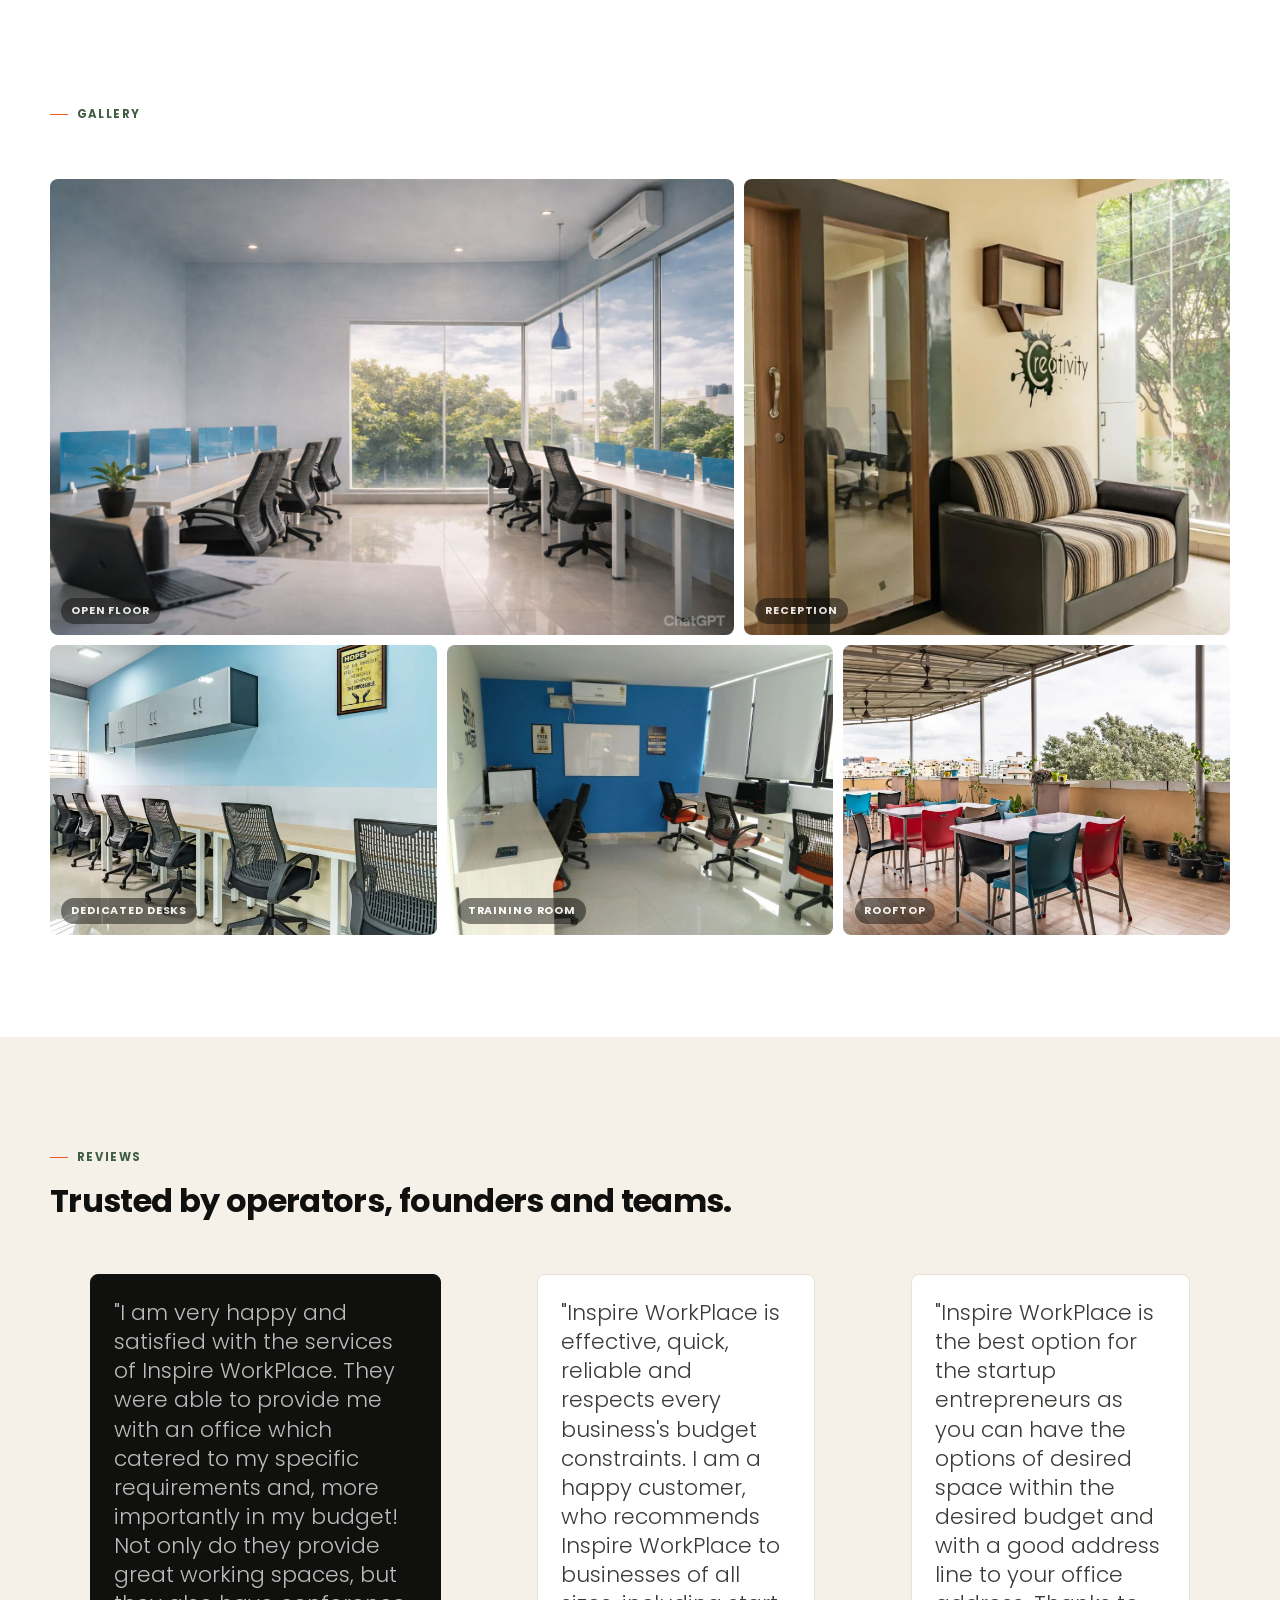
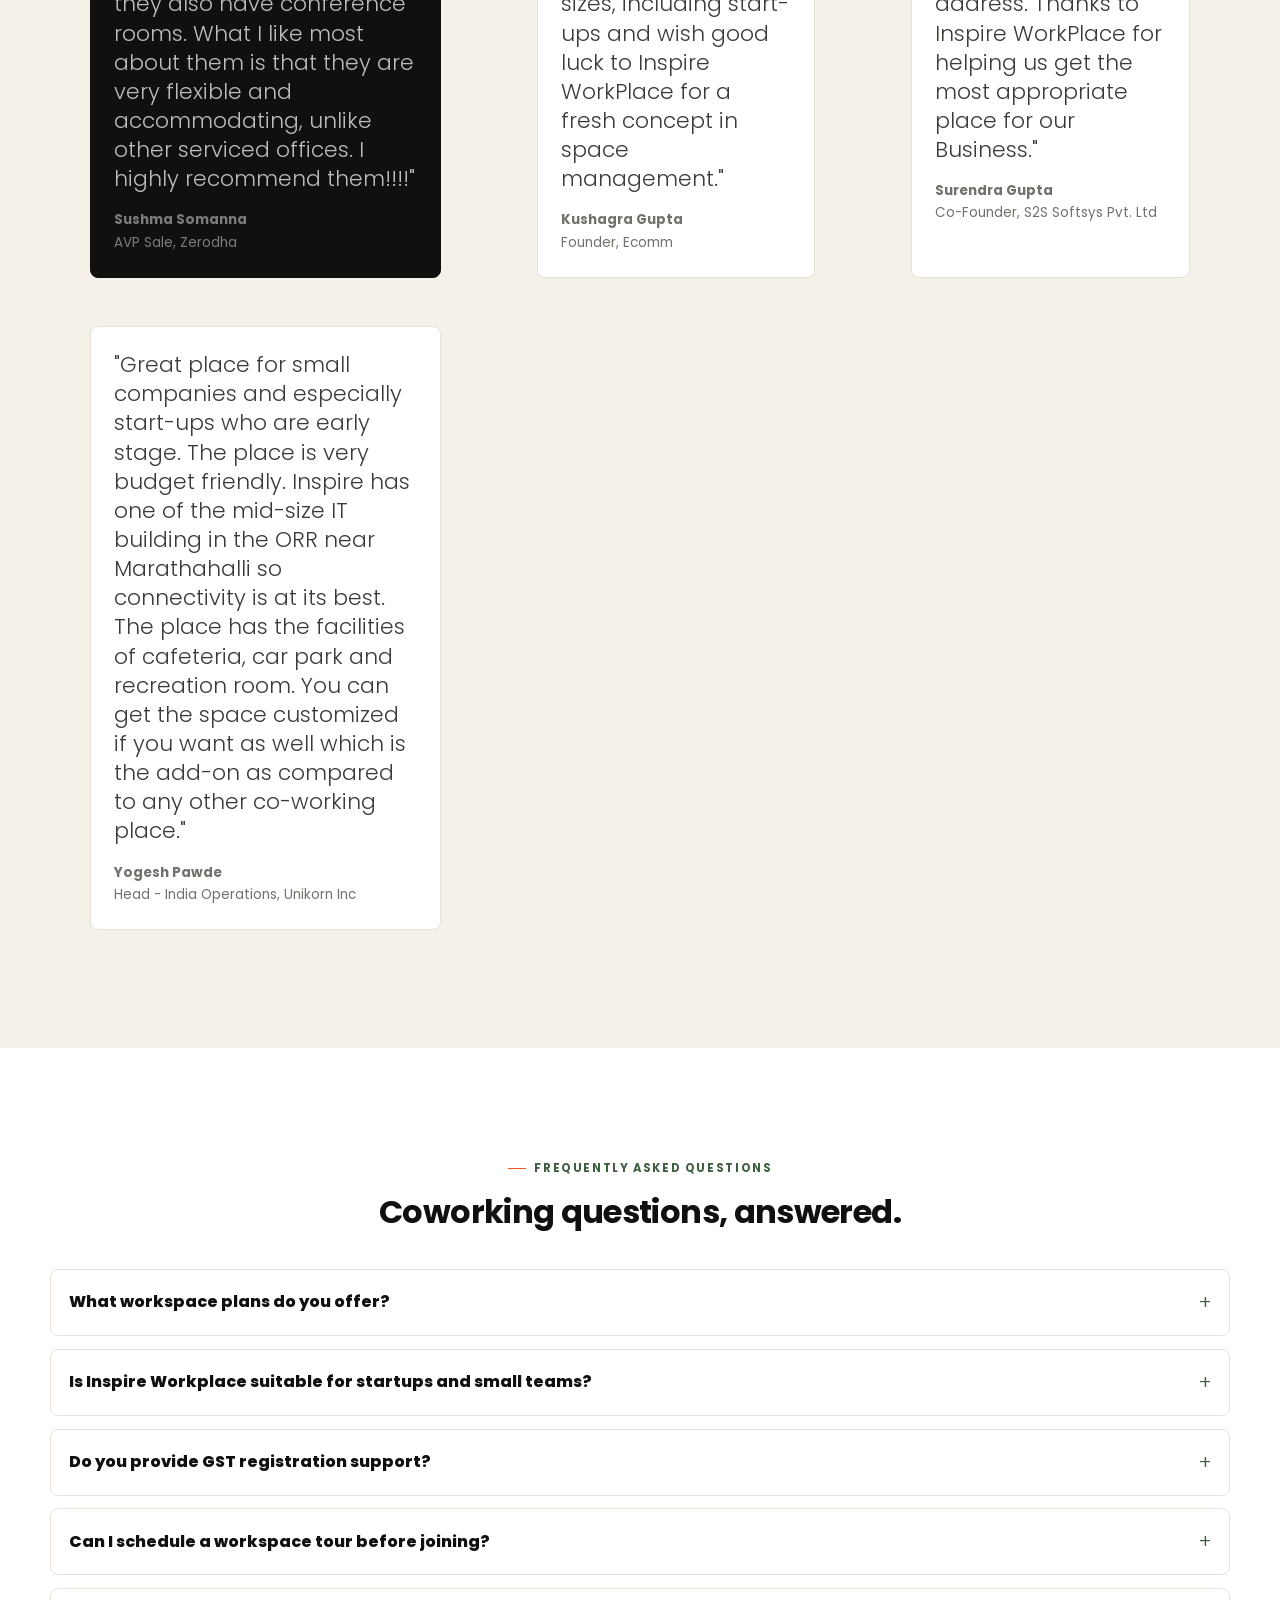
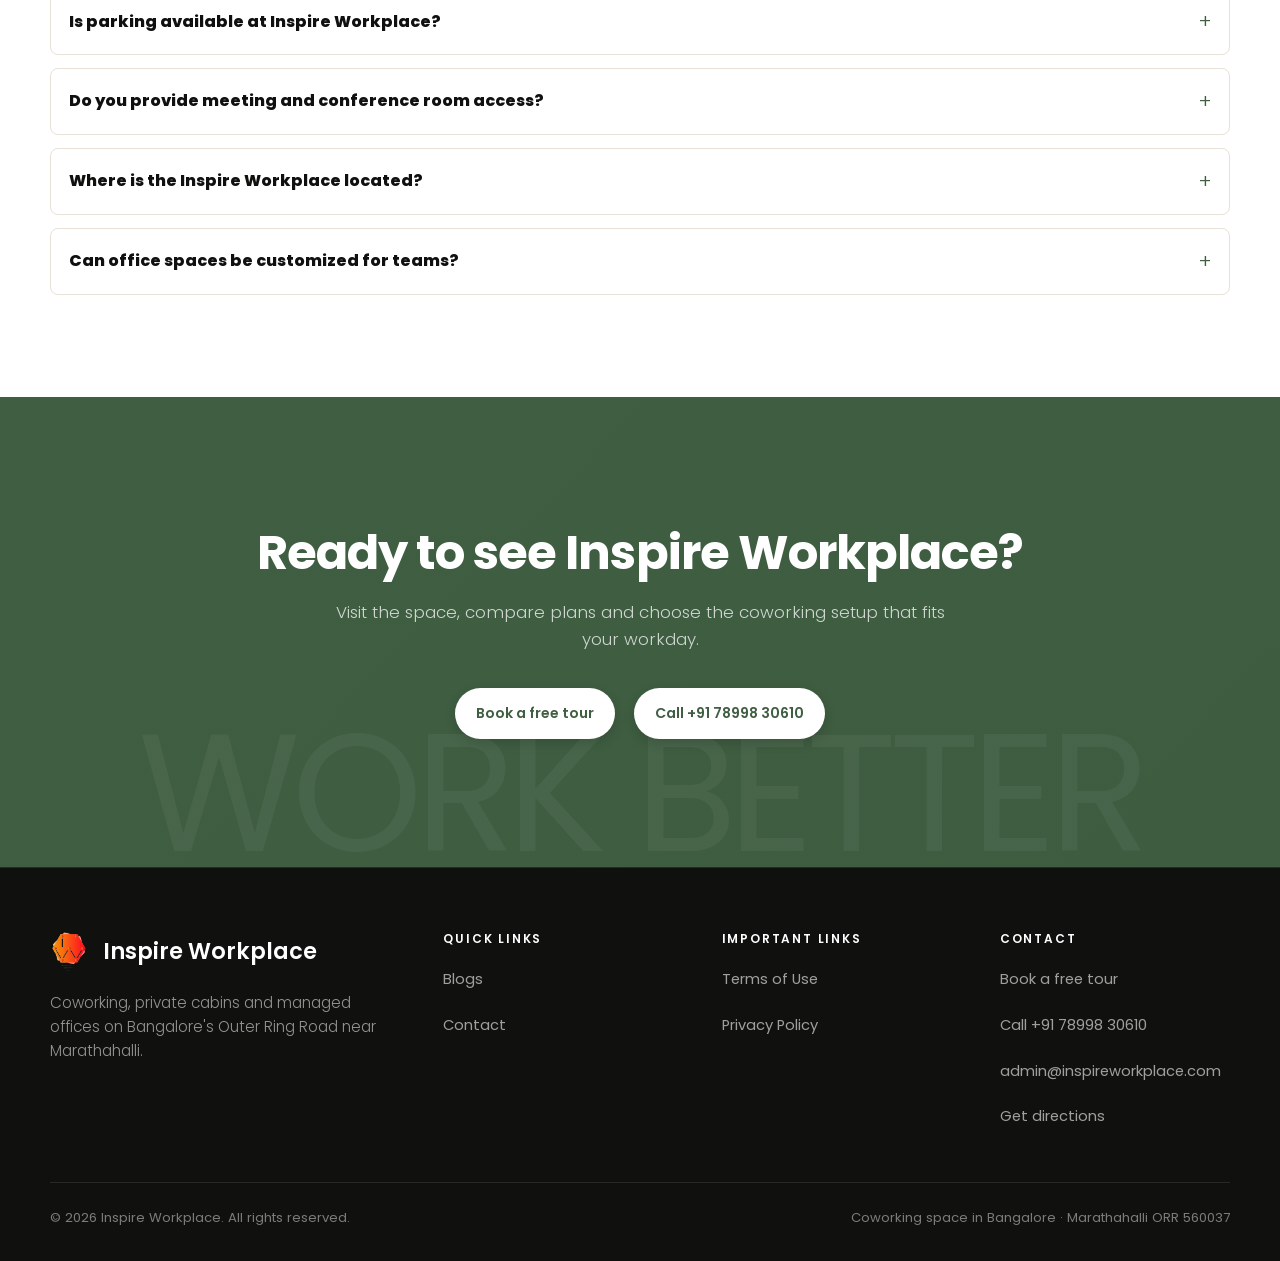
==== commit 474440cc: "Replace Instrument Serif with Poppins everywhere — single font across all pages and admin Co-Authore" ====
--- a/index.html
+++ b/index.html
@@ -15,7 +15,7 @@
   <meta property="og:image" content="https://inspireworkplace.com/content/WhatsApp%20Image%202026-05-15%20at%2012.59.00.jpeg">
   <link rel="preconnect" href="https://fonts.googleapis.com">
   <link rel="preconnect" href="https://fonts.gstatic.com" crossorigin>
-  <link href="https://fonts.googleapis.com/css2?family=Instrument+Serif:ital@0;1&family=Poppins:wght@300;400;500;600;700;800&display=swap" rel="stylesheet">
+  <link href="https://fonts.googleapis.com/css2?family=Poppins:wght@300;400;500;600;700;800&display=swap" rel="stylesheet">
   <link rel="stylesheet" href="html/assets/site.css">
   <script type="application/ld+json">
   {
--- a/html/assets/site.css
+++ b/html/assets/site.css
@@ -50,8 +50,8 @@
 h1, h2, h3 {
   margin: 0;
   color: var(--ink);
-  font-family: "Instrument Serif", Georgia, serif;
-  font-weight: 400;
+  font-family: 'Poppins', system-ui, sans-serif;
+  font-weight: 700;
   letter-spacing: -.02em;
   line-height: 1.15;
 }
@@ -100,7 +100,7 @@
 }
 .brand { display: inline-flex; align-items: center; gap: .72rem; min-width: max-content; }
 .brand img { width: 56px; height: 56px; object-fit: contain; background: none; }
-.brand span { color: var(--ink); font-family: "Instrument Serif", Georgia, serif; font-size: 1.5rem; }
+.brand span { color: var(--ink); font-family: 'Poppins', system-ui, sans-serif; font-size: 1.5rem; }
 .menu { display: flex; align-items: center; gap: clamp(.8rem, 2vw, 1.8rem); }
 .menu a { color: var(--muted); font-size: .86rem; font-weight: 500; letter-spacing: .01em; transition: color .2s ease; }
 .menu a:hover { color: var(--ink); }
@@ -156,7 +156,7 @@
   right: -5vw;
   bottom: -4vw;
   color: rgba(16,16,15,.045);
-  font-family: "Instrument Serif", Georgia, serif;
+  font-family: 'Poppins', system-ui, sans-serif;
   font-size: clamp(7rem, 18vw, 18rem);
   letter-spacing: -.05em;
   pointer-events: none;
@@ -185,7 +185,7 @@
   box-shadow: var(--shadow);
   backdrop-filter: blur(16px);
 }
-.metric-card strong { display: block; color: var(--ink); font-family: "Instrument Serif", Georgia, serif; font-size: 2rem; line-height: 1; }
+.metric-card strong { display: block; color: var(--ink); font-family: 'Poppins', system-ui, sans-serif; font-size: 2rem; line-height: 1; }
 .metric-card span { color: var(--muted); font-size: .78rem; }
 
 .ticker { overflow: hidden; border-block: 1px solid var(--line); background: var(--white); }
@@ -214,7 +214,7 @@
 .card:hover img { transform: scale(1.04); }
 .card h3 { margin-bottom: .55rem; }
 .card p { color: var(--muted); font-size: .92rem; }
-.price { margin-top: 1rem; color: var(--ink); font-family: "Instrument Serif", Georgia, serif; font-size: 2rem; line-height: 1; }
+.price { margin-top: 1rem; color: var(--ink); font-family: 'Poppins', system-ui, sans-serif; font-size: 2rem; line-height: 1; }
 .price small { color: var(--muted); font-family: 'Poppins', sans-serif; font-size: .78rem; }
 
 .space-list { border-top: 1px solid var(--line); }
@@ -233,7 +233,7 @@
 .space-row:active {
   background: transparent;
 }
-.space-row .num { color: var(--orange); font-family: "Instrument Serif", Georgia, serif; font-size: 1.1rem; }
+.space-row .num { color: var(--orange); font-family: 'Poppins', system-ui, sans-serif; font-size: 1.1rem; }
 .space-row h3 { font-size: 1.7rem; }
 .space-row p { max-width: 660px; color: var(--muted); font-size: .94rem; }
 .space-row .price { margin: 0; text-align: right; }
@@ -259,13 +259,13 @@
 
 .stats { display: grid; grid-template-columns: repeat(3, 1fr); gap: 1px; background: rgba(255,255,255,.1); border-radius: var(--r); overflow: hidden; margin-top: 2rem; }
 .stat { padding: 1.5rem; background: rgba(255,255,255,.055); }
-.stat strong { display: block; color: var(--white); font-family: "Instrument Serif", Georgia, serif; font-size: 3rem; line-height: 1; }
+.stat strong { display: block; color: var(--white); font-family: 'Poppins', system-ui, sans-serif; font-size: 3rem; line-height: 1; }
 .stat span { color: rgba(255,255,255,.5); font-size: .86rem; }
 
 .testimonial-grid { display: grid; grid-template-columns: 1.2fr 1fr 1fr; gap: 1rem; }
 .quote { padding: 1.45rem; border: 1px solid var(--line); border-radius: var(--r); background: var(--white); }
 .quote.featured { background: var(--ink); border-color: var(--ink); color: rgba(255,255,255,.72); }
-.quote p { font-family: "Instrument Serif", Georgia, serif; font-size: 1.35rem; line-height: 1.35; color: inherit; }
+.quote p { font-family: 'Poppins', system-ui, sans-serif; font-size: 1.35rem; line-height: 1.35; color: inherit; }
 .quote cite { display: block; margin-top: 1rem; color: var(--muted); font-style: normal; font-size: .84rem; }
 .quote.featured cite { color: rgba(255,255,255,.45); }
 
@@ -336,7 +336,7 @@
   position: absolute;
   inset: auto 0 -5vw 0;
   color: rgba(255,255,255,.05);
-  font-family: "Instrument Serif", Georgia, serif;
+  font-family: 'Poppins', system-ui, sans-serif;
   font-size: clamp(4rem, 13vw, 13rem);
   letter-spacing: -.05em;
 }
@@ -353,7 +353,7 @@
 .footer-grid p { margin-bottom: 1rem; line-height: 1.6; font-size: .95rem; color: rgba(255,255,255,.55); }
 .footer-brand { display: flex; align-items: center; gap: .8rem; margin-bottom: 1.2rem; }
 .footer-brand img { width: 40px; height: 40px; object-fit: contain; }
-.footer-brand strong { color: var(--white); font-family: "Instrument Serif", Georgia, serif; font-size: 1.4rem; font-weight: 400; }
+.footer-brand strong { color: var(--white); font-family: 'Poppins', system-ui, sans-serif; font-size: 1.4rem; font-weight: 600; }
 .footer-bottom { display: flex; justify-content: space-between; gap: 1.5rem; margin-top: 3rem; padding-top: 1.5rem; border-top: 1px solid rgba(255,255,255,.1); font-size: .82rem; color: rgba(255,255,255,.45); }
 
 /* ── Event cards ──────────────────────────────────────────── */
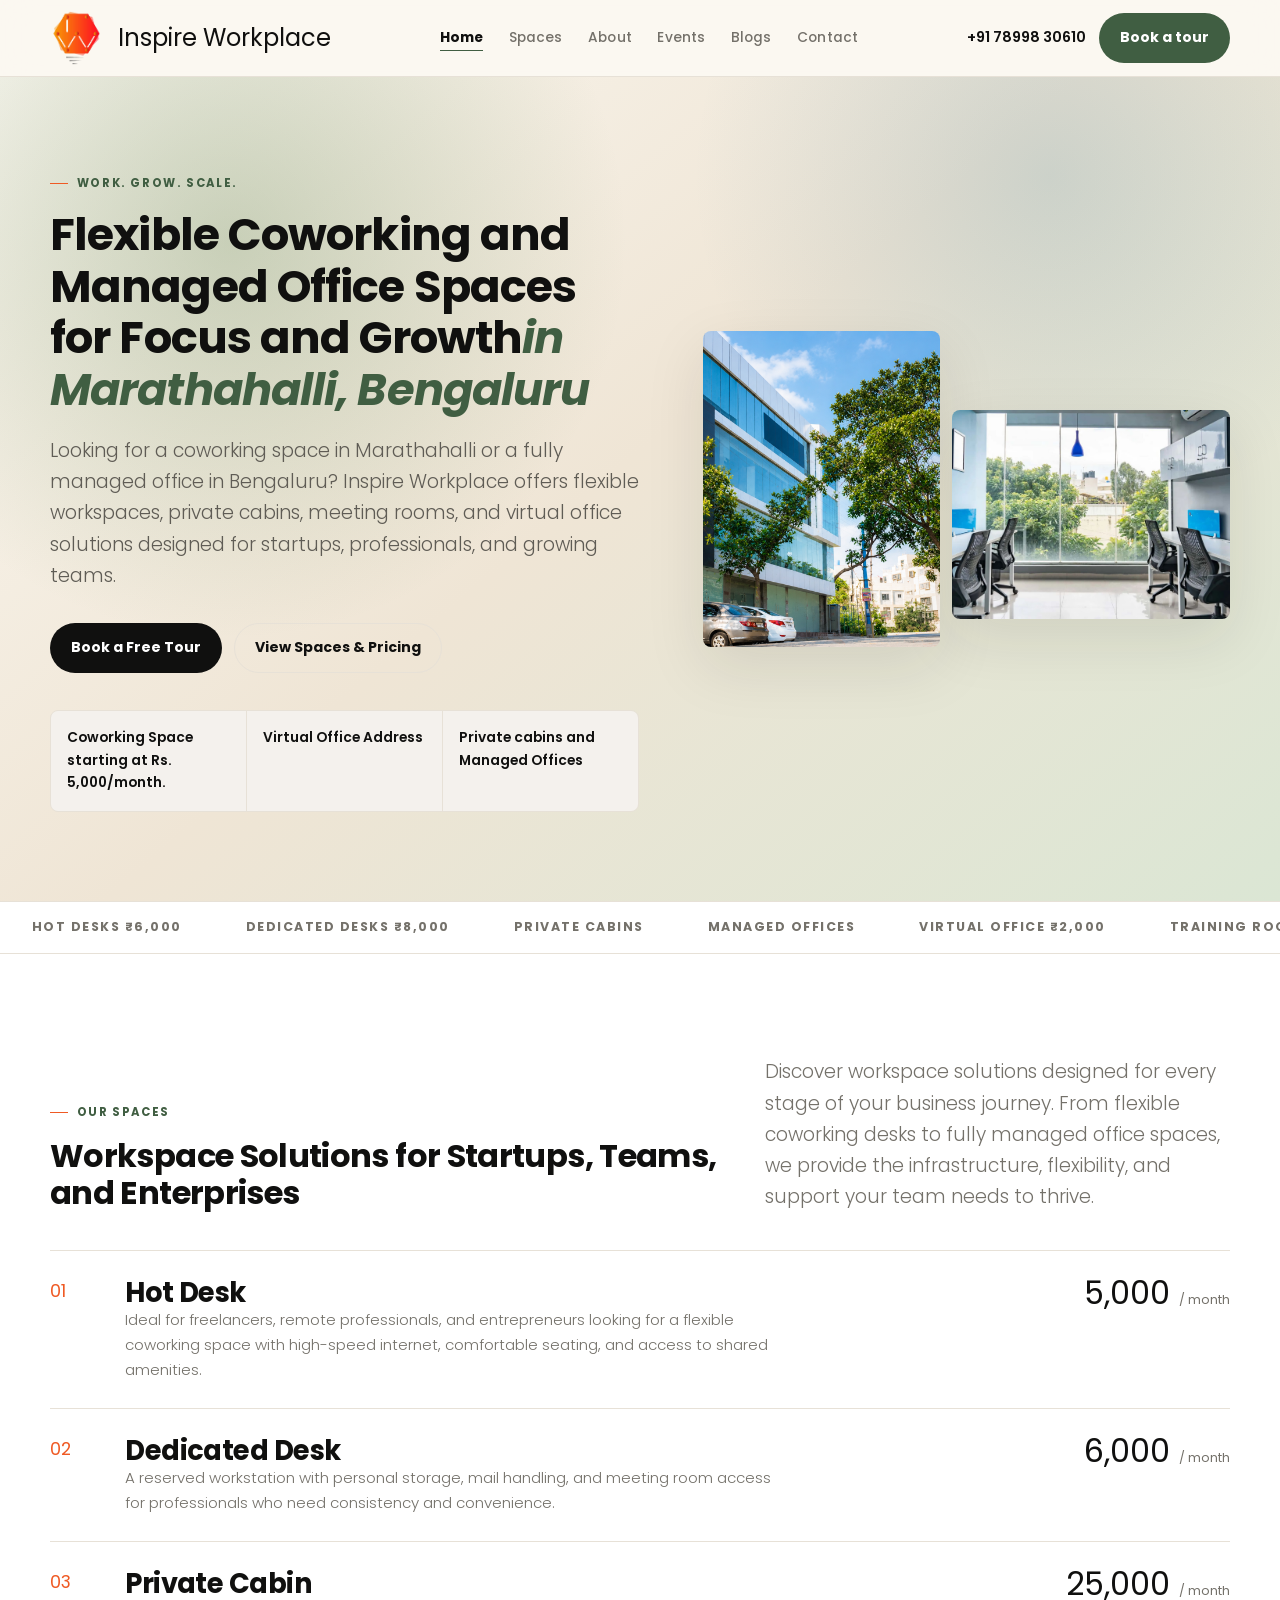
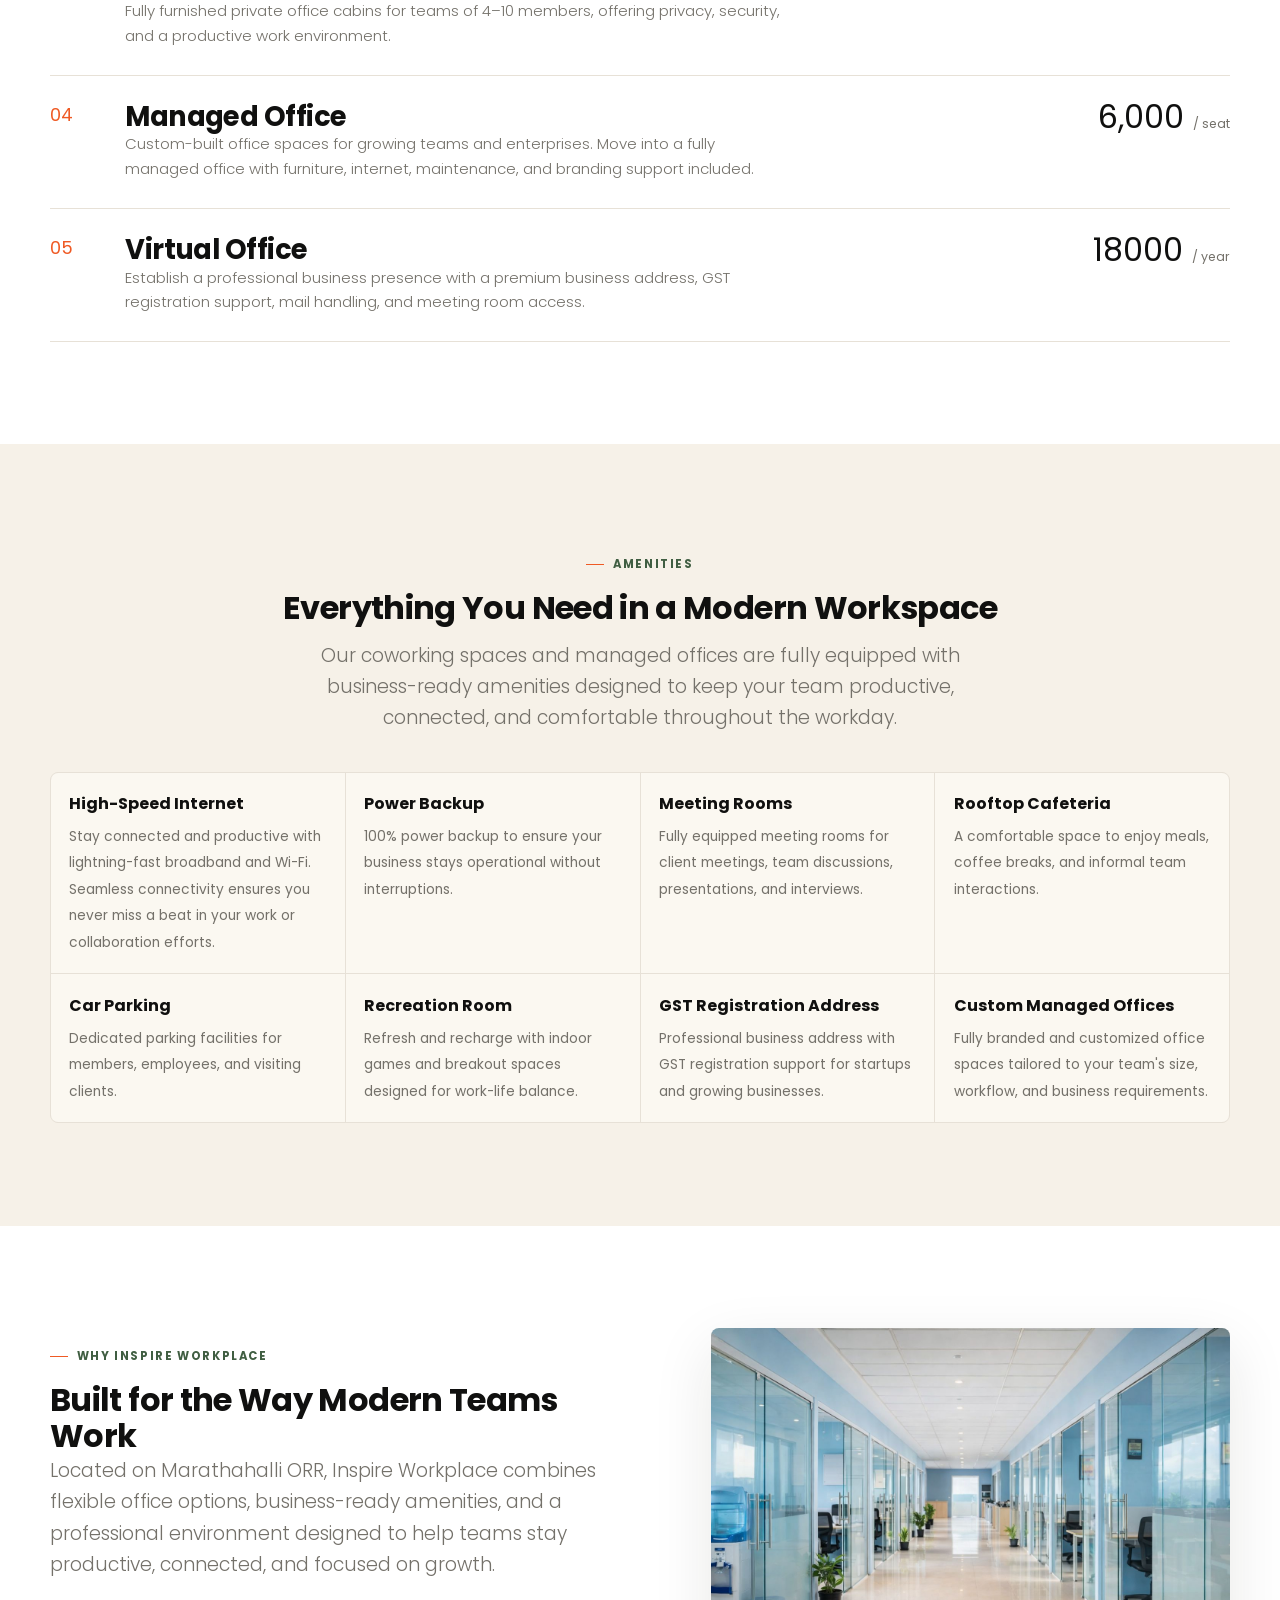
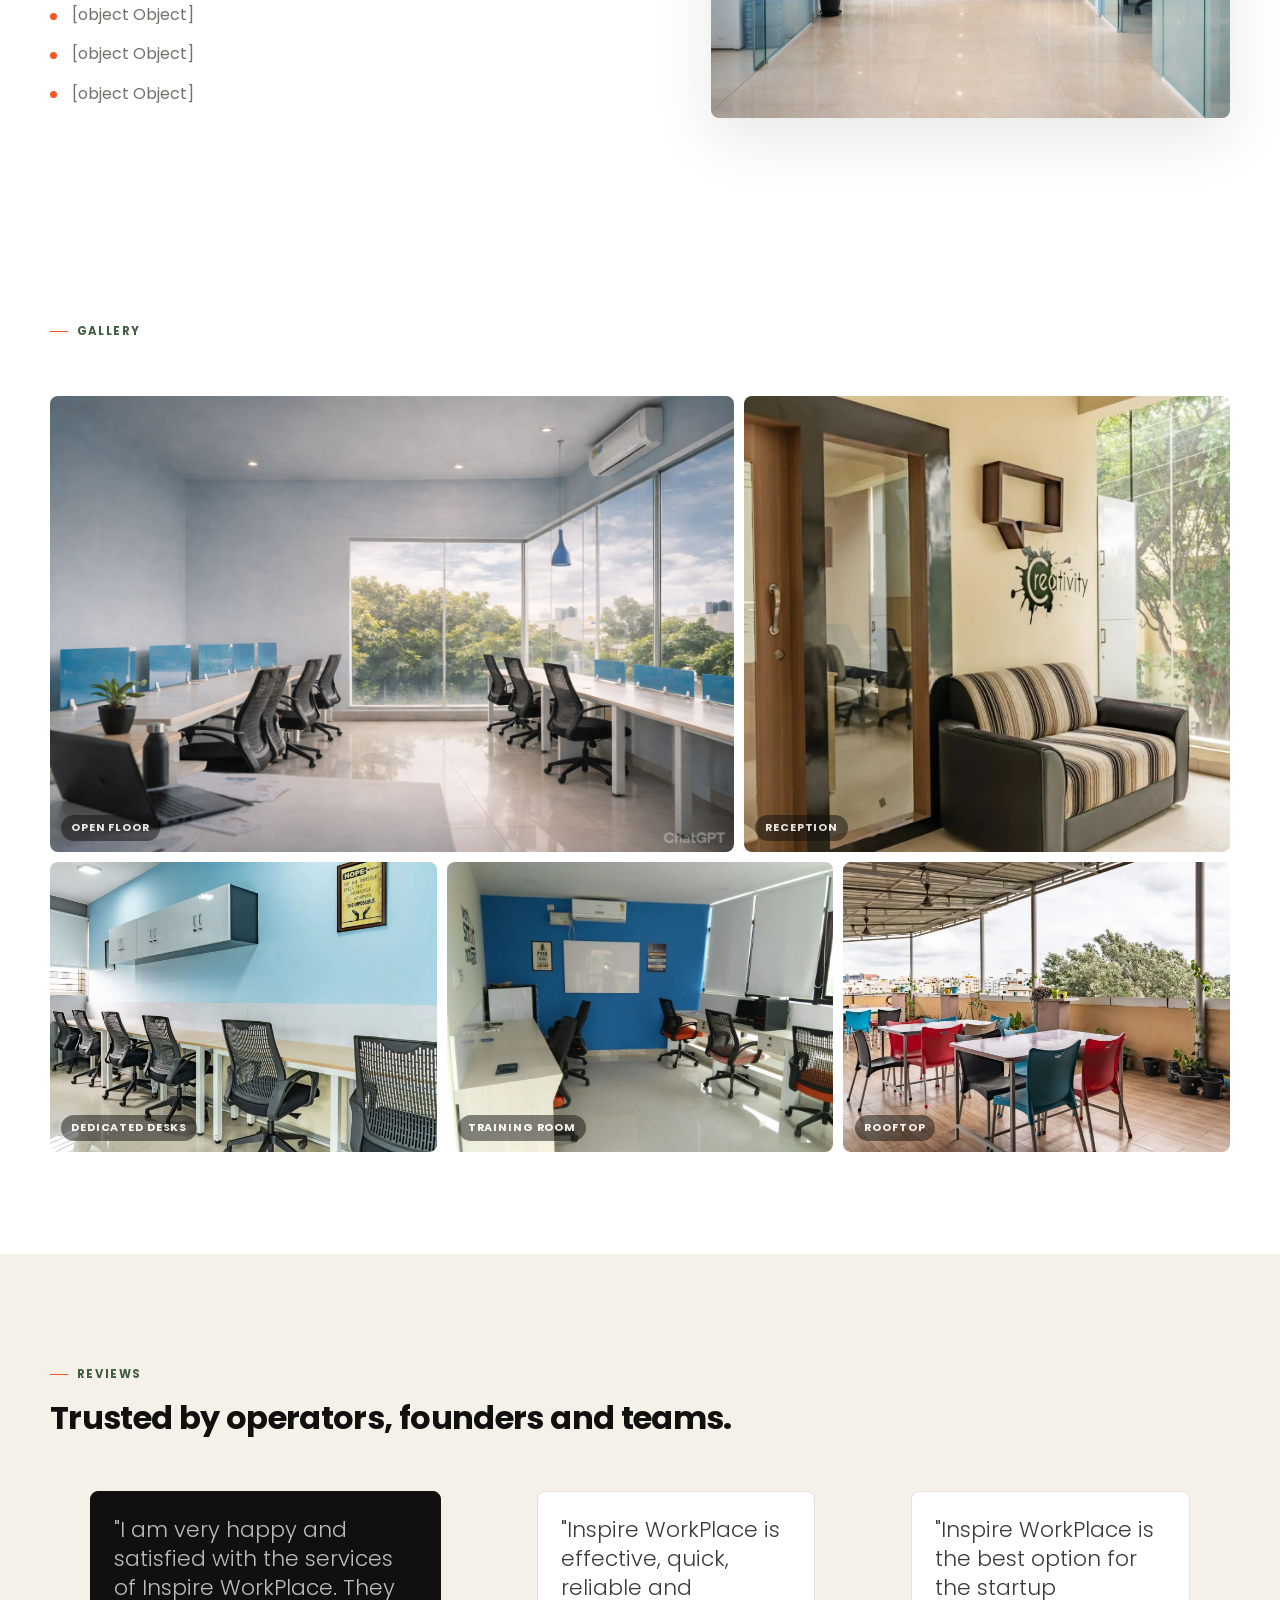
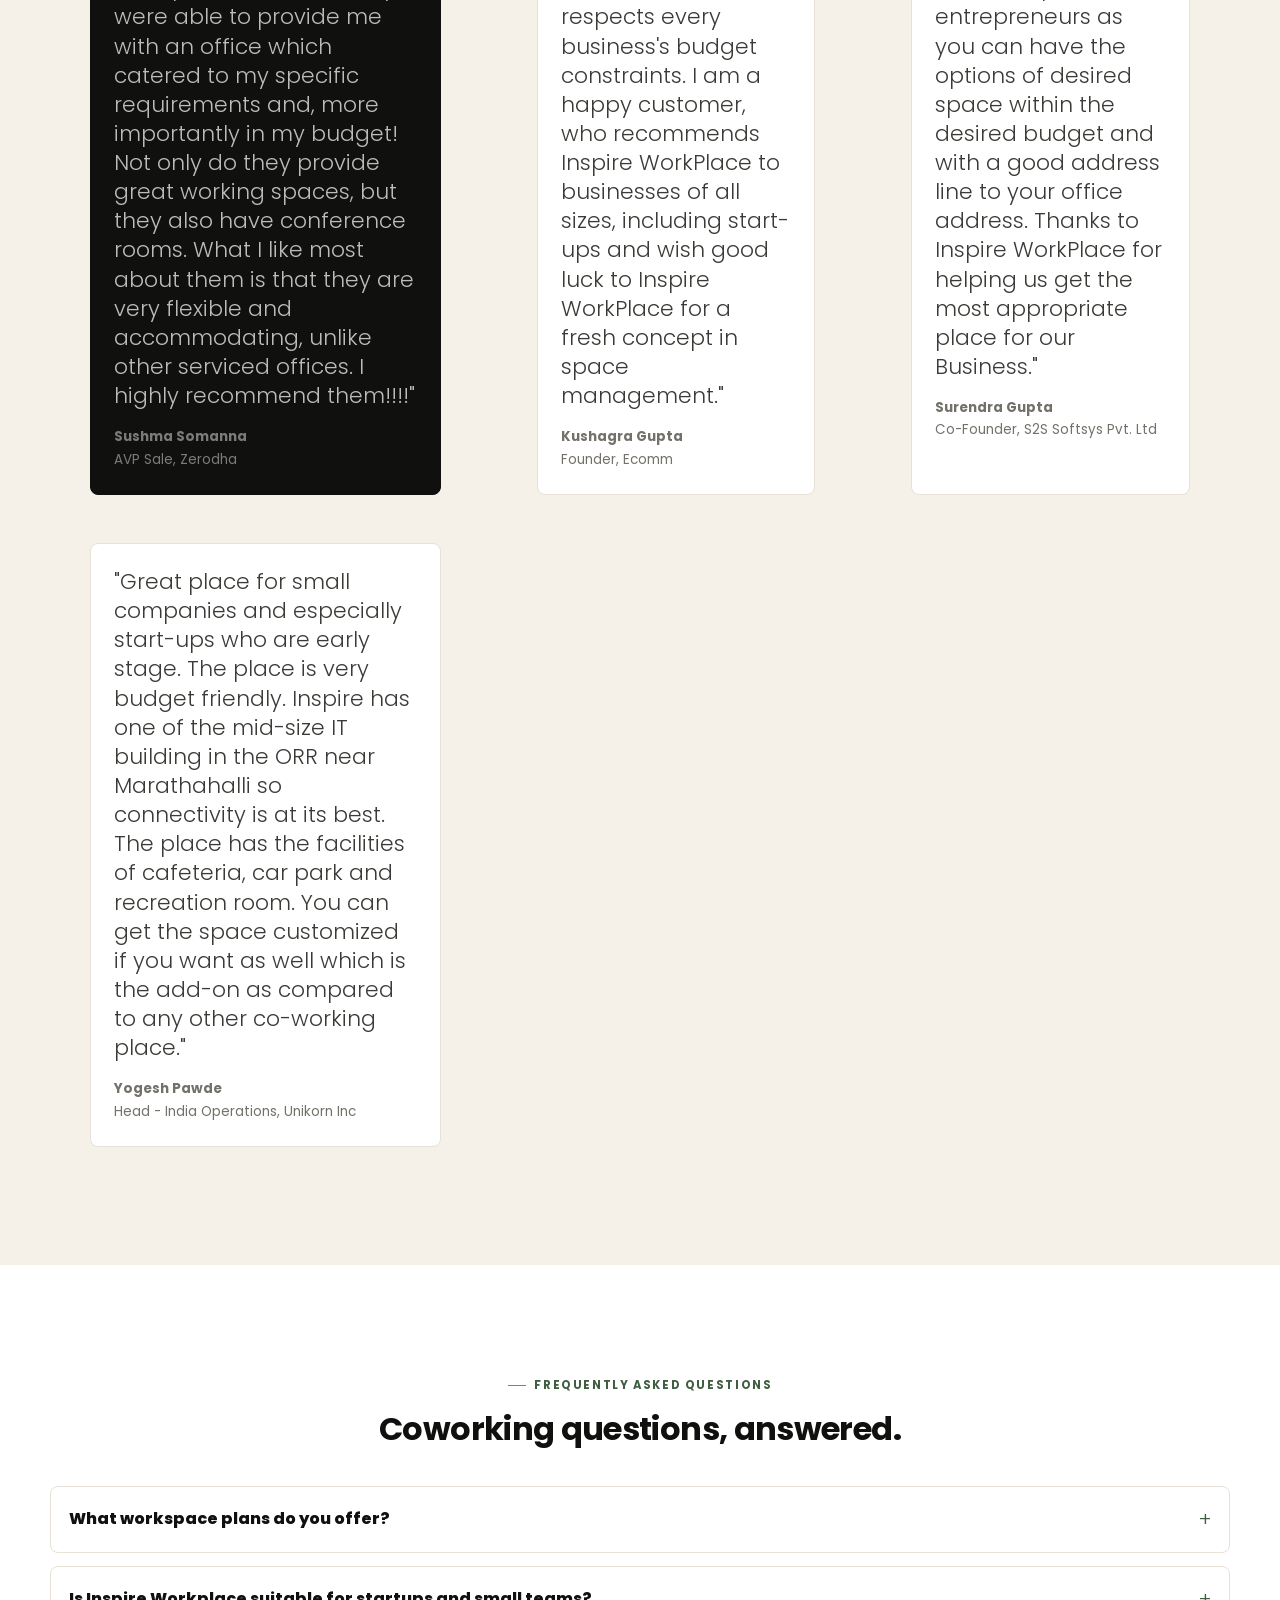
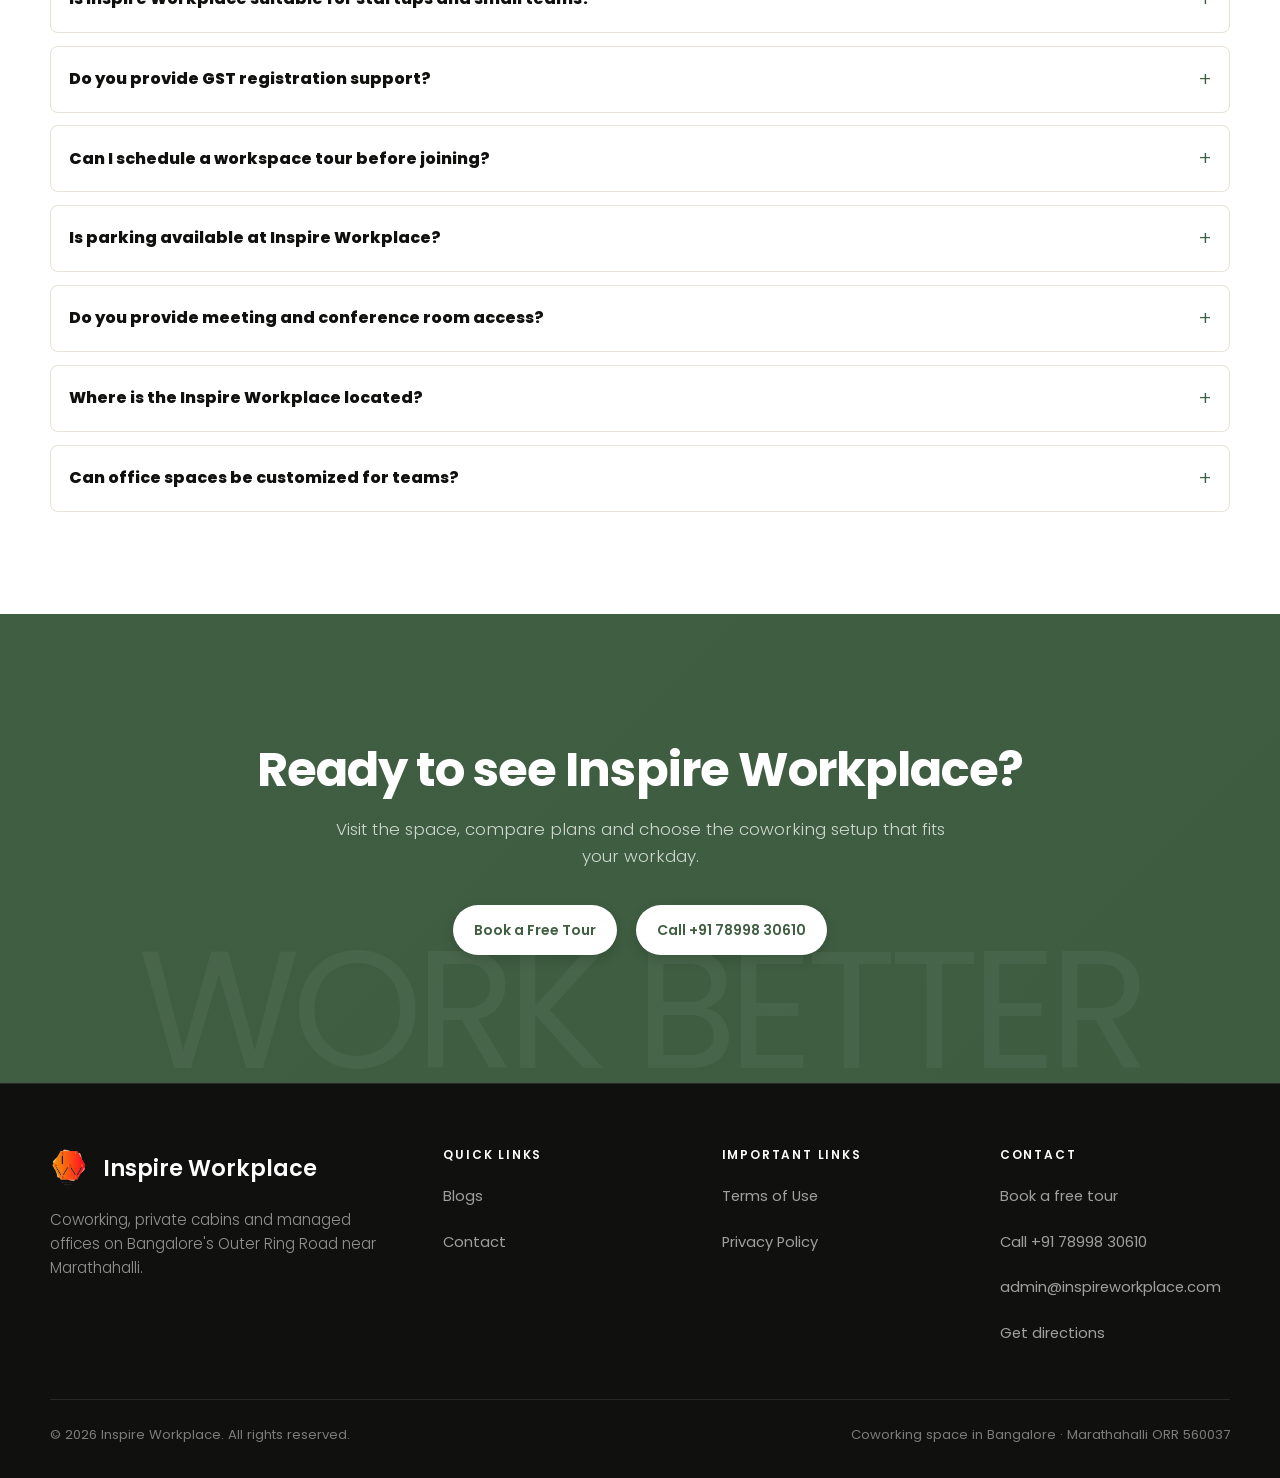
==== commit 076bd882: "Add gallery images and ticker strip editing to admin panel Co-Authored-By: Claude Sonnet 4.6 <norepl" ====
--- a/index.html
+++ b/index.html
@@ -130,7 +130,7 @@
     </section>
 
     <div class="ticker" aria-label="Inspire Workplace offerings">
-      <div class="ticker-track">
+      <div class="ticker-track" data-csource="tickerSection.items" data-crender-type="tickerItems">
         <span>Hot Desks ₹6,000</span><span>Dedicated Desks ₹8,000</span><span>Private Cabins</span><span>Managed Offices</span><span>Virtual Office ₹2,000</span><span>Training Room</span><span>Rooftop Cafeteria</span>
         <span>Hot Desks ₹6,000</span><span>Dedicated Desks ₹8,000</span><span>Private Cabins</span><span>Managed Offices</span><span>Virtual Office ₹2,000</span><span>Training Room</span><span>Rooftop Cafeteria</span>
       </div>
@@ -196,7 +196,7 @@
         <div class="section-head" data-reveal>
           <span class="eyebrow">Gallery</span>
         </div>
-        <div class="gallery" data-reveal data-delay="1">
+        <div class="gallery" data-reveal data-delay="1" data-csource="gallerySection.images" data-crender-type="galleryImages">
           <figure class="wide"><img src="content/WhatsApp%20Image%202026-05-15%20at%2012.59.00.jpeg" alt="Open coworking desks with natural light at Inspire Workplace" loading="lazy"><figcaption>Open floor</figcaption></figure>
           <figure class="mid"><img src="content/WhatsApp%20Image%202026-05-15%20at%2012.59.05%20(1).jpeg" alt="Reception seating at Inspire Workplace Bangalore" loading="lazy"><figcaption>Reception</figcaption></figure>
           <figure class="third"><img src="content/WhatsApp%20Image%202026-05-15%20at%2012.59.03.jpeg" alt="Dedicated desk row in coworking space" loading="lazy"><figcaption>Dedicated desks</figcaption></figure>
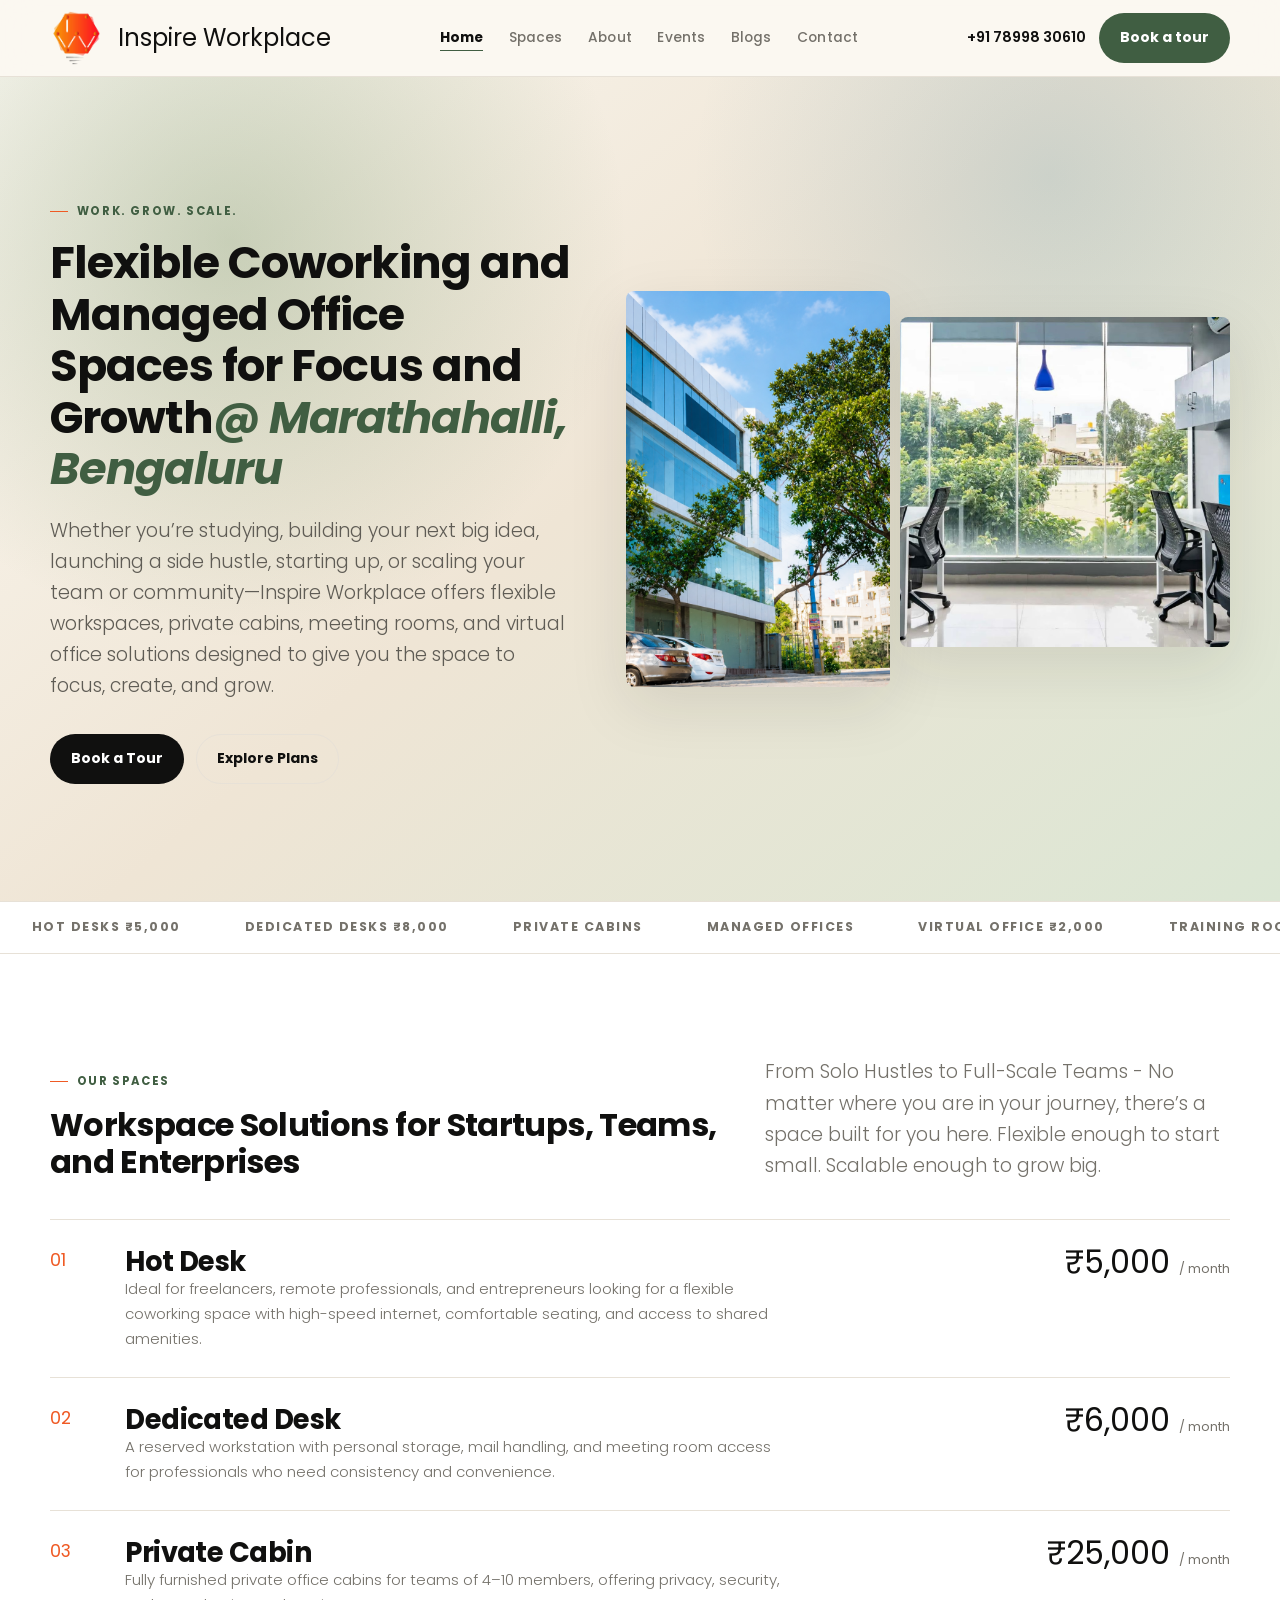
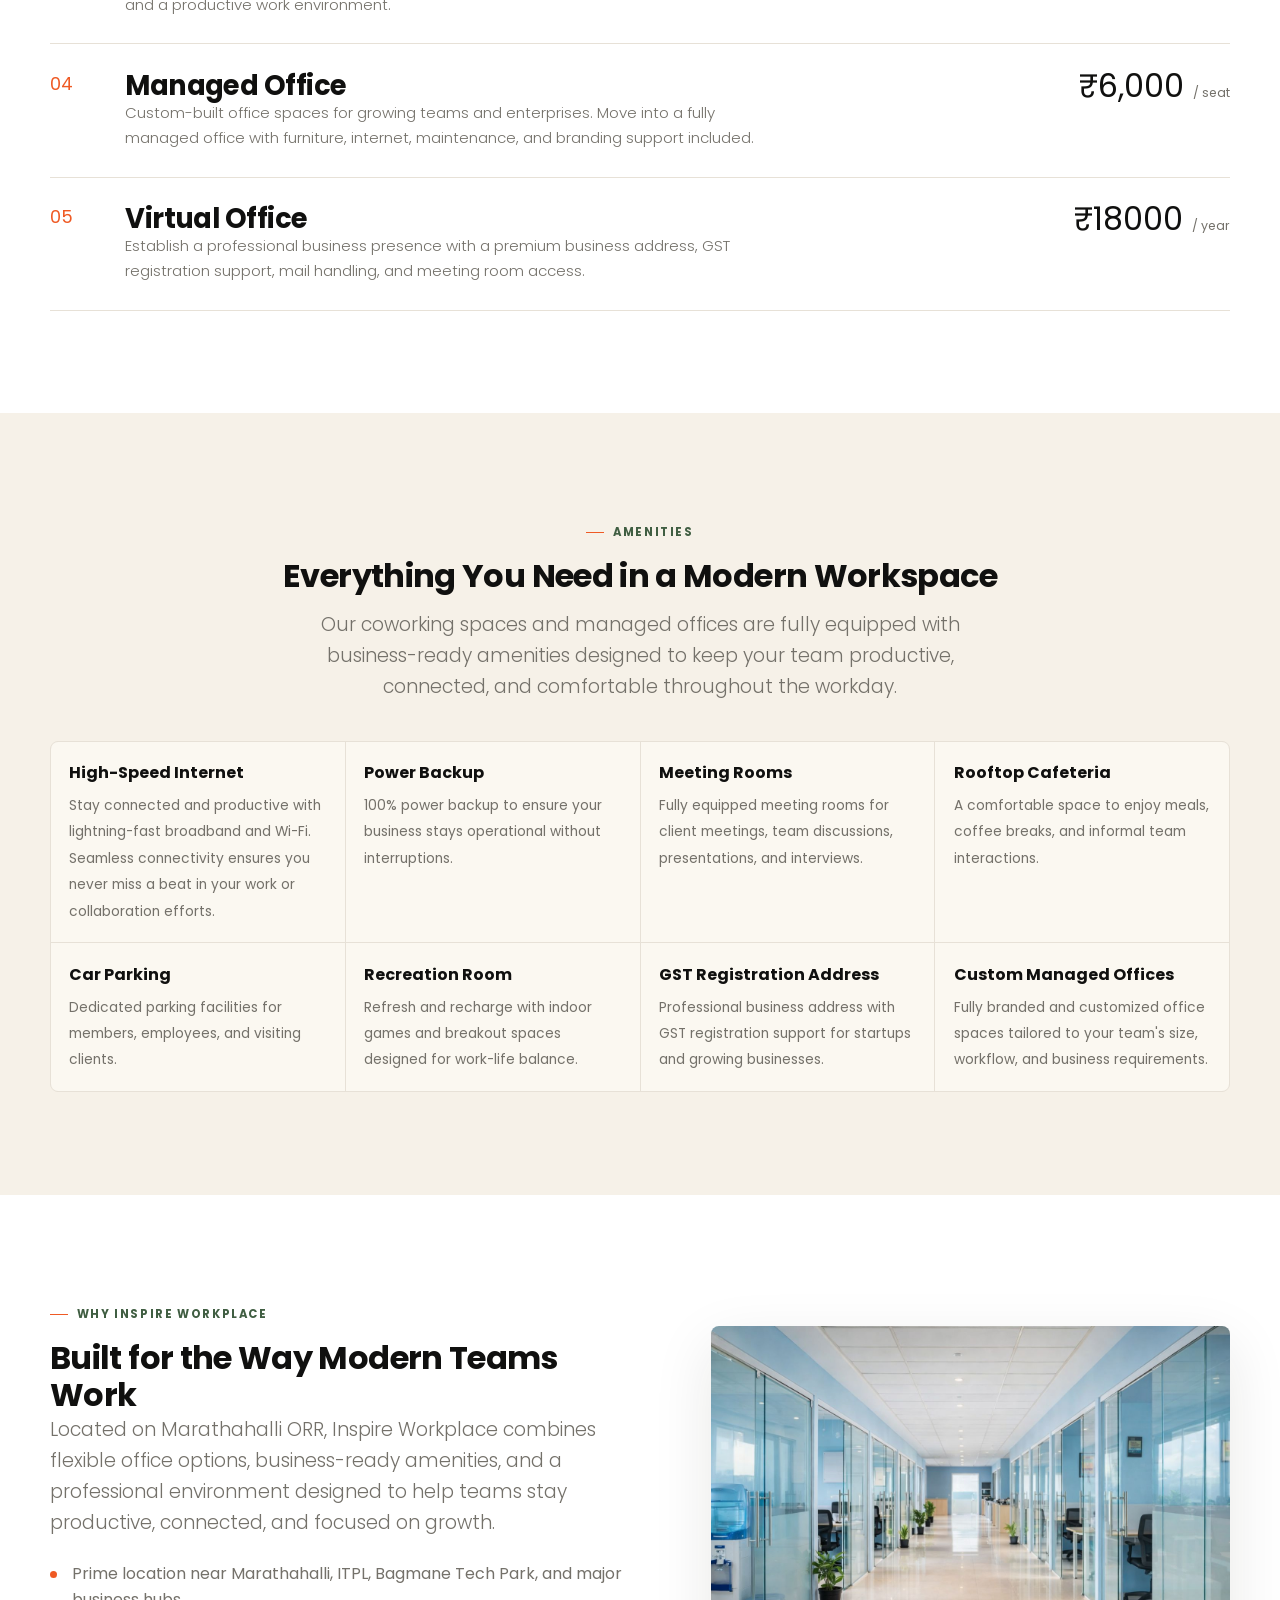
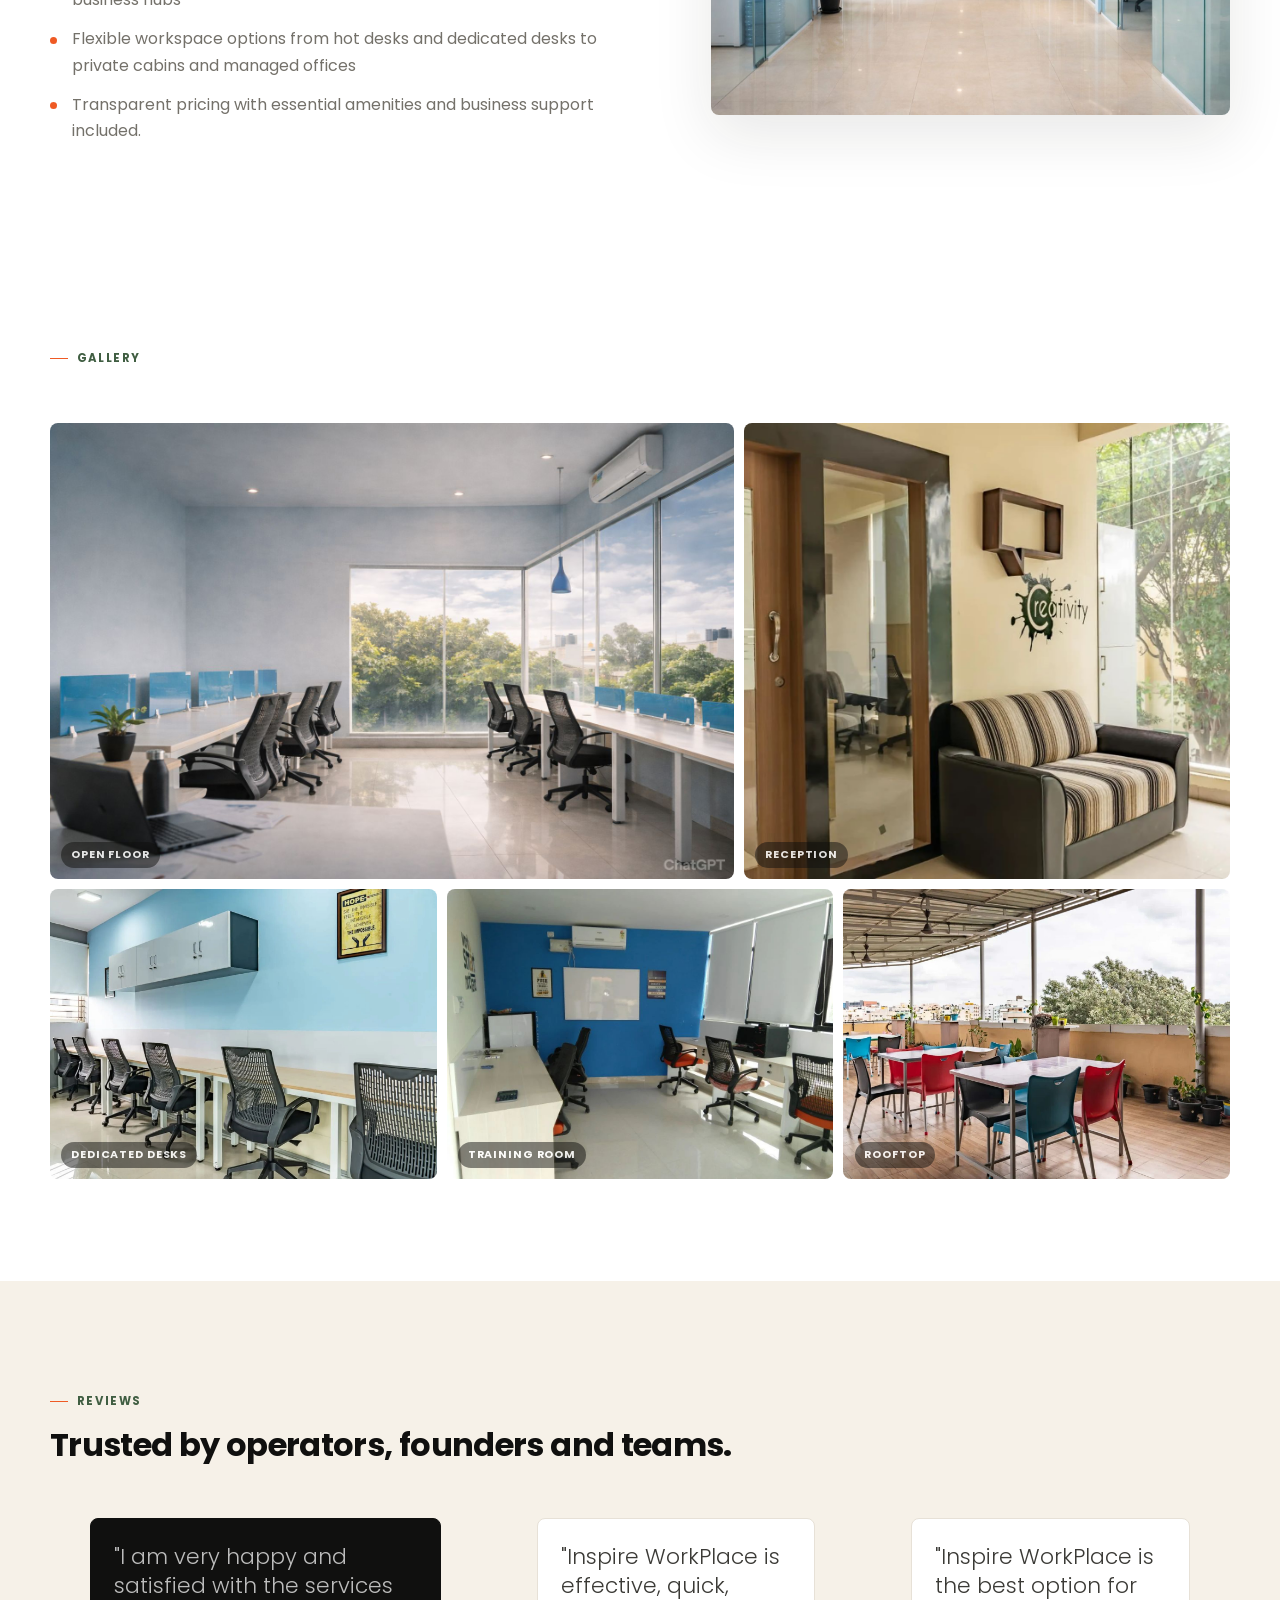
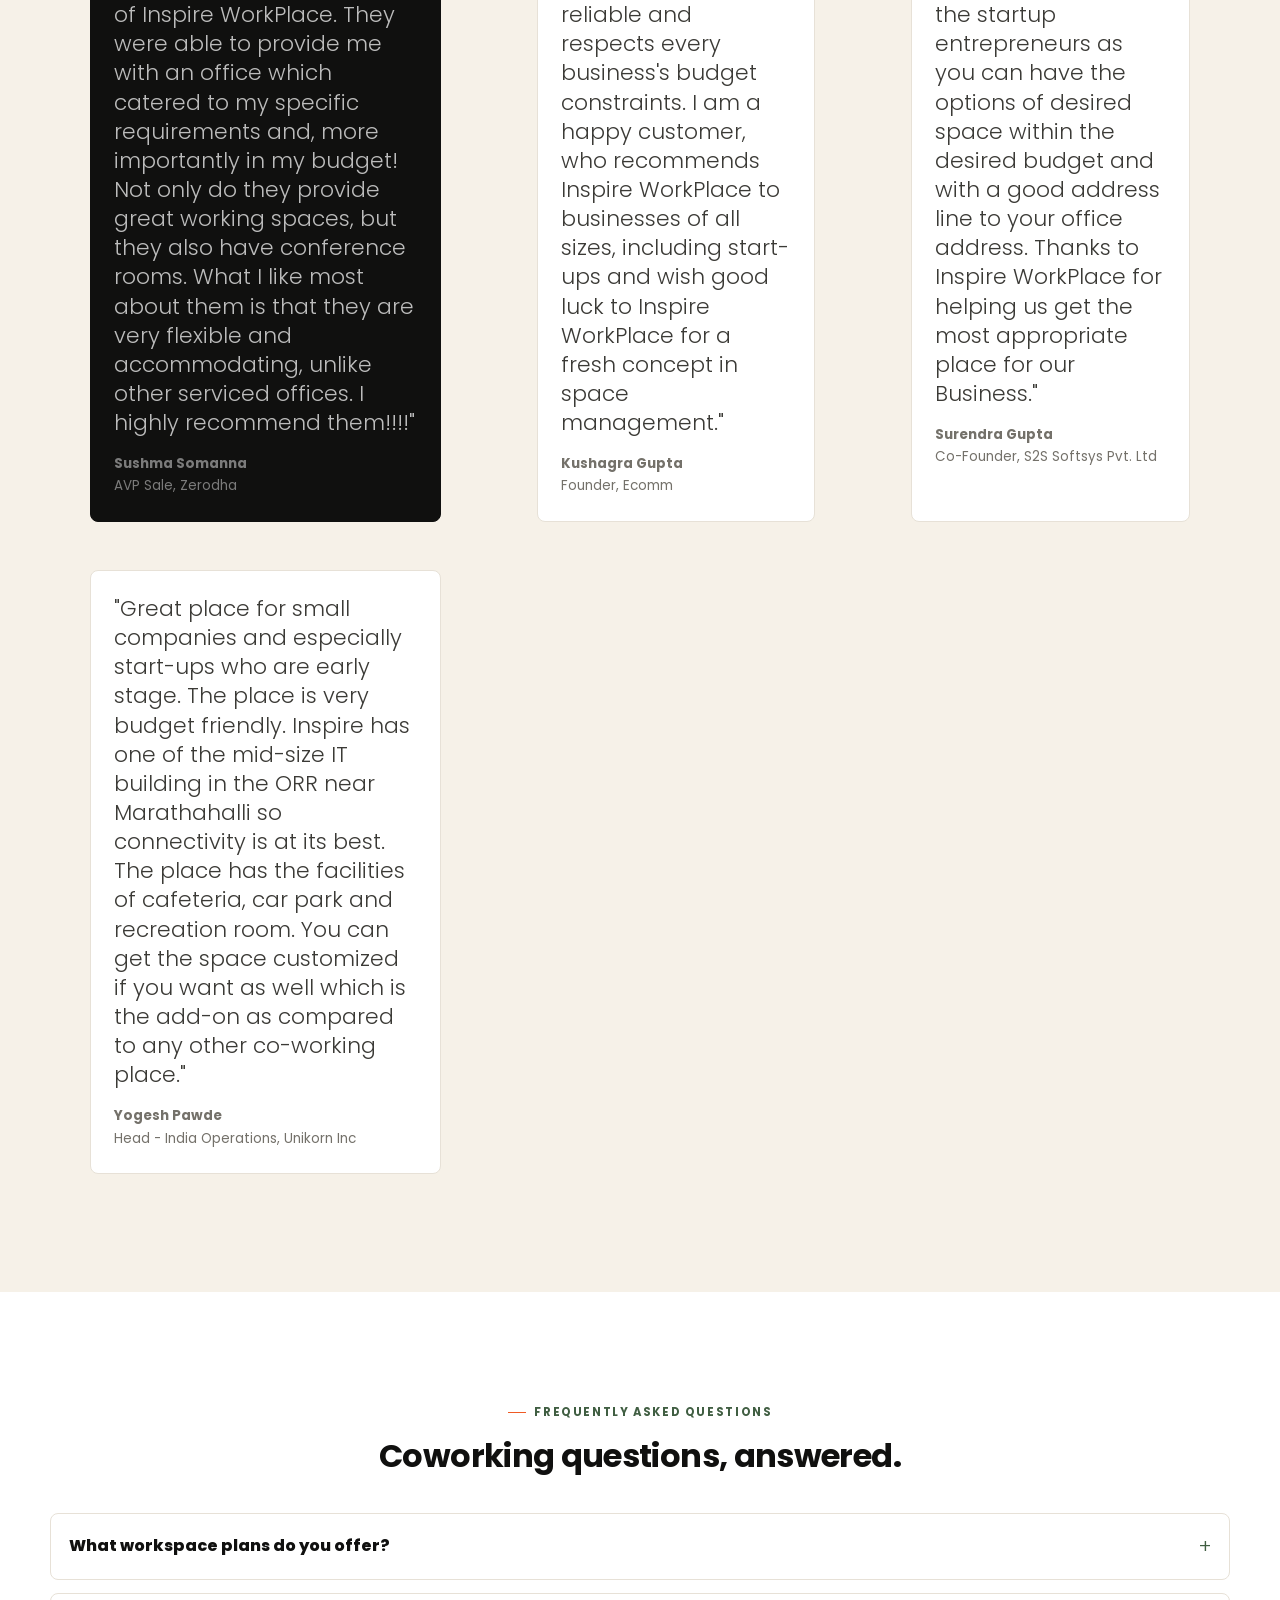
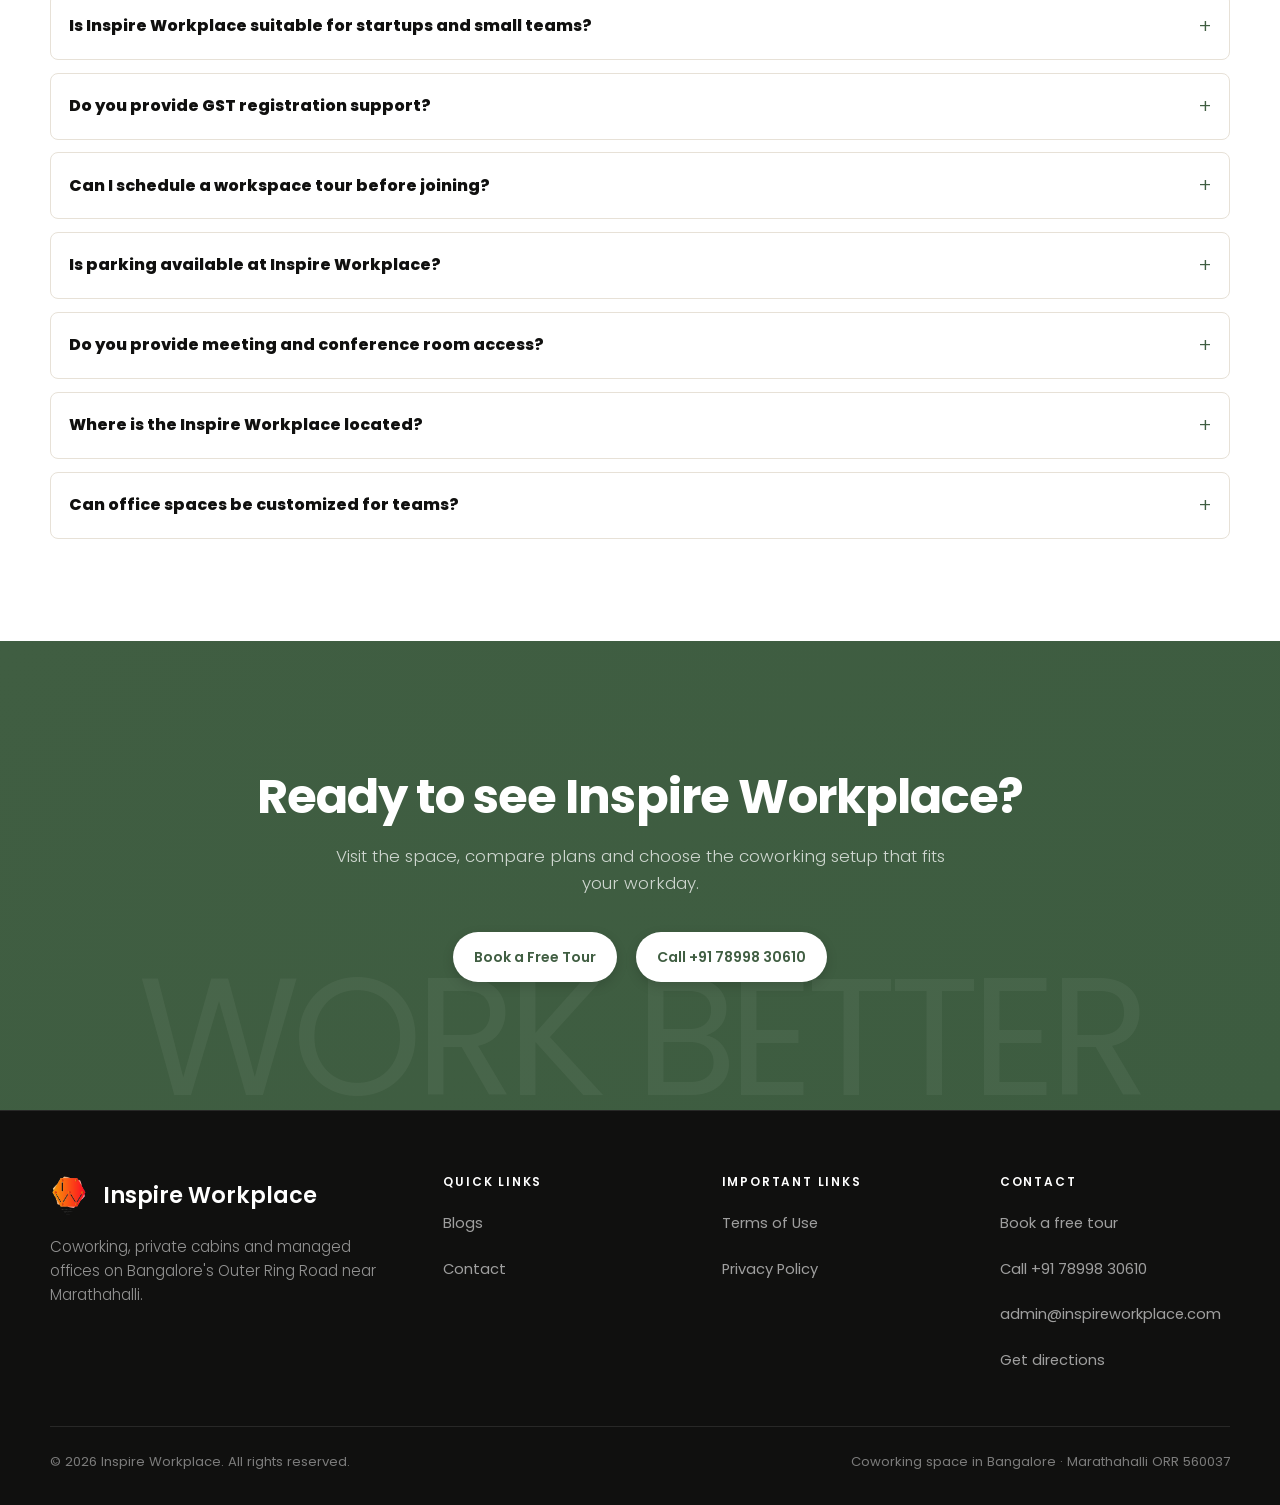
==== commit e34cc2c3: "Remove hero highlight points strip from home page and admin Co-Authored-By: Claude Sonnet 4.6 <norep" ====
--- a/index.html
+++ b/index.html
@@ -116,11 +116,6 @@
             <a class="btn btn-dark" href="html/contact.html" data-chref="hero.cta1Url" data-ckey="hero.cta1Text">Book a free tour</a>
             <a class="btn btn-outline" href="html/spaces.html" data-chref="hero.cta2Url" data-ckey="hero.cta2Text">View spaces and pricing</a>
           </div>
-          <ul class="hero-points" aria-label="Workspace highlights">
-            <li data-ckey="hero.point1">Plans from ₹6,000/month</li>
-            <li data-ckey="hero.point2">ORR address for GST</li>
-            <li data-ckey="hero.point3">Private cabins and managed offices</li>
-          </ul>
         </div>
         <div class="hero-media" aria-label="Inspire Workplace office photos">
           <img src="content/WhatsApp%20Image%202026-05-15%20at%2012.59.00.jpeg" alt="Bright coworking floor with desks at Inspire Workplace Bangalore" data-cimg="heroImages.img1" loading="eager" fetchpriority="high">
--- a/html/assets/site.css
+++ b/html/assets/site.css
@@ -161,17 +161,17 @@
   letter-spacing: -.05em;
   pointer-events: none;
 }
-.hero-grid { display: grid; grid-template-columns: minmax(0, .95fr) minmax(340px, .85fr); gap: clamp(2rem, 5vw, 5rem); align-items: center; padding: clamp(3rem, 6vw, 6rem) 0; }
+.hero-grid { display: grid; grid-template-columns: minmax(0, 1fr) minmax(380px, 1.15fr); gap: clamp(2rem, 4vw, 4rem); align-items: center; padding: clamp(3rem, 6vw, 6rem) 0; }
 .hero-copy { position: relative; z-index: 2; }
 .hero-copy h1 .emphasis { color: var(--olive); font-style: italic; }
-.hero-copy .lead { margin-top: 1.25rem; max-width: 590px; color: #5f5c55; }
+.hero-copy .lead { margin-top: 1.25rem; max-width: 520px; color: #5f5c55; }
 .hero-actions { display: flex; flex-wrap: wrap; gap: .75rem; margin-top: 2rem; }
 .hero-points { display: grid; grid-template-columns: repeat(3, 1fr); gap: 1px; margin-top: 2.3rem; border: 1px solid var(--line); background: var(--line); border-radius: var(--r); overflow: hidden; }
 .hero-points li { background: rgba(255,255,255,.55); padding: 1rem; color: var(--ink); font-size: .86rem; font-weight: 600; }
-.hero-media { position: relative; z-index: 2; display: grid; gap: 12px; grid-template-columns: .85fr 1fr; align-items: end; }
-.hero-media img { width: 100%; border-radius: var(--r); box-shadow: var(--shadow); }
-.hero-media img:first-child { aspect-ratio: 3/4; }
-.hero-media img:last-child { aspect-ratio: 4/3; transform: translateY(-28px); }
+.hero-media { position: relative; z-index: 2; display: grid; gap: 10px; grid-template-columns: .8fr 1fr; align-items: end; }
+.hero-media img { width: 100%; border-radius: var(--r); box-shadow: var(--shadow); object-fit: cover; }
+.hero-media img:first-child { aspect-ratio: 2/3; }
+.hero-media img:last-child { aspect-ratio: 1/1; transform: translateY(-40px); }
 .metric-card {
   position: absolute;
   left: 14%;
@@ -413,8 +413,8 @@
   50% { transform: translateY(-10px); }
 }
 @keyframes float-b {
-  0%, 100% { transform: translateY(-28px); }
-  50% { transform: translateY(-18px); }
+  0%, 100% { transform: translateY(-40px); }
+  50% { transform: translateY(-30px); }
 }
 @media (max-width: 560px) {
   .hero-media img:last-child { animation: none; }
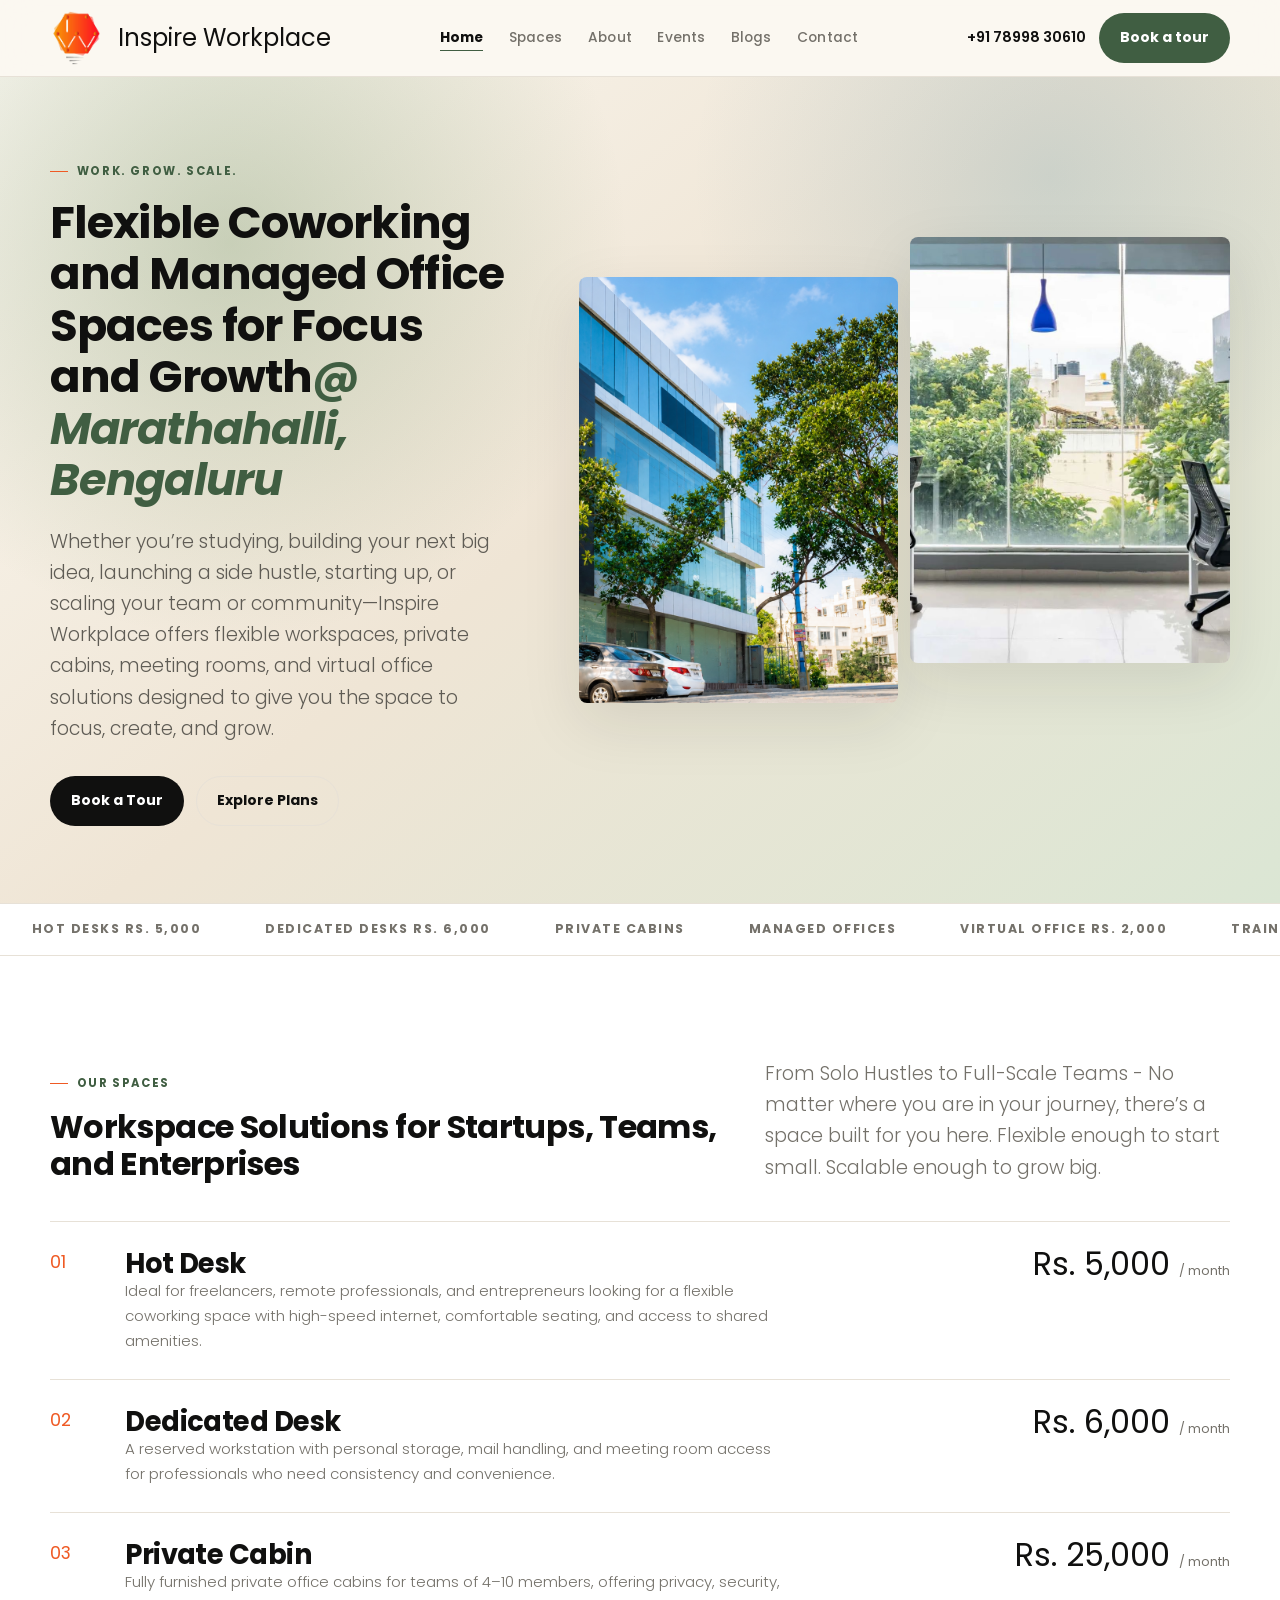
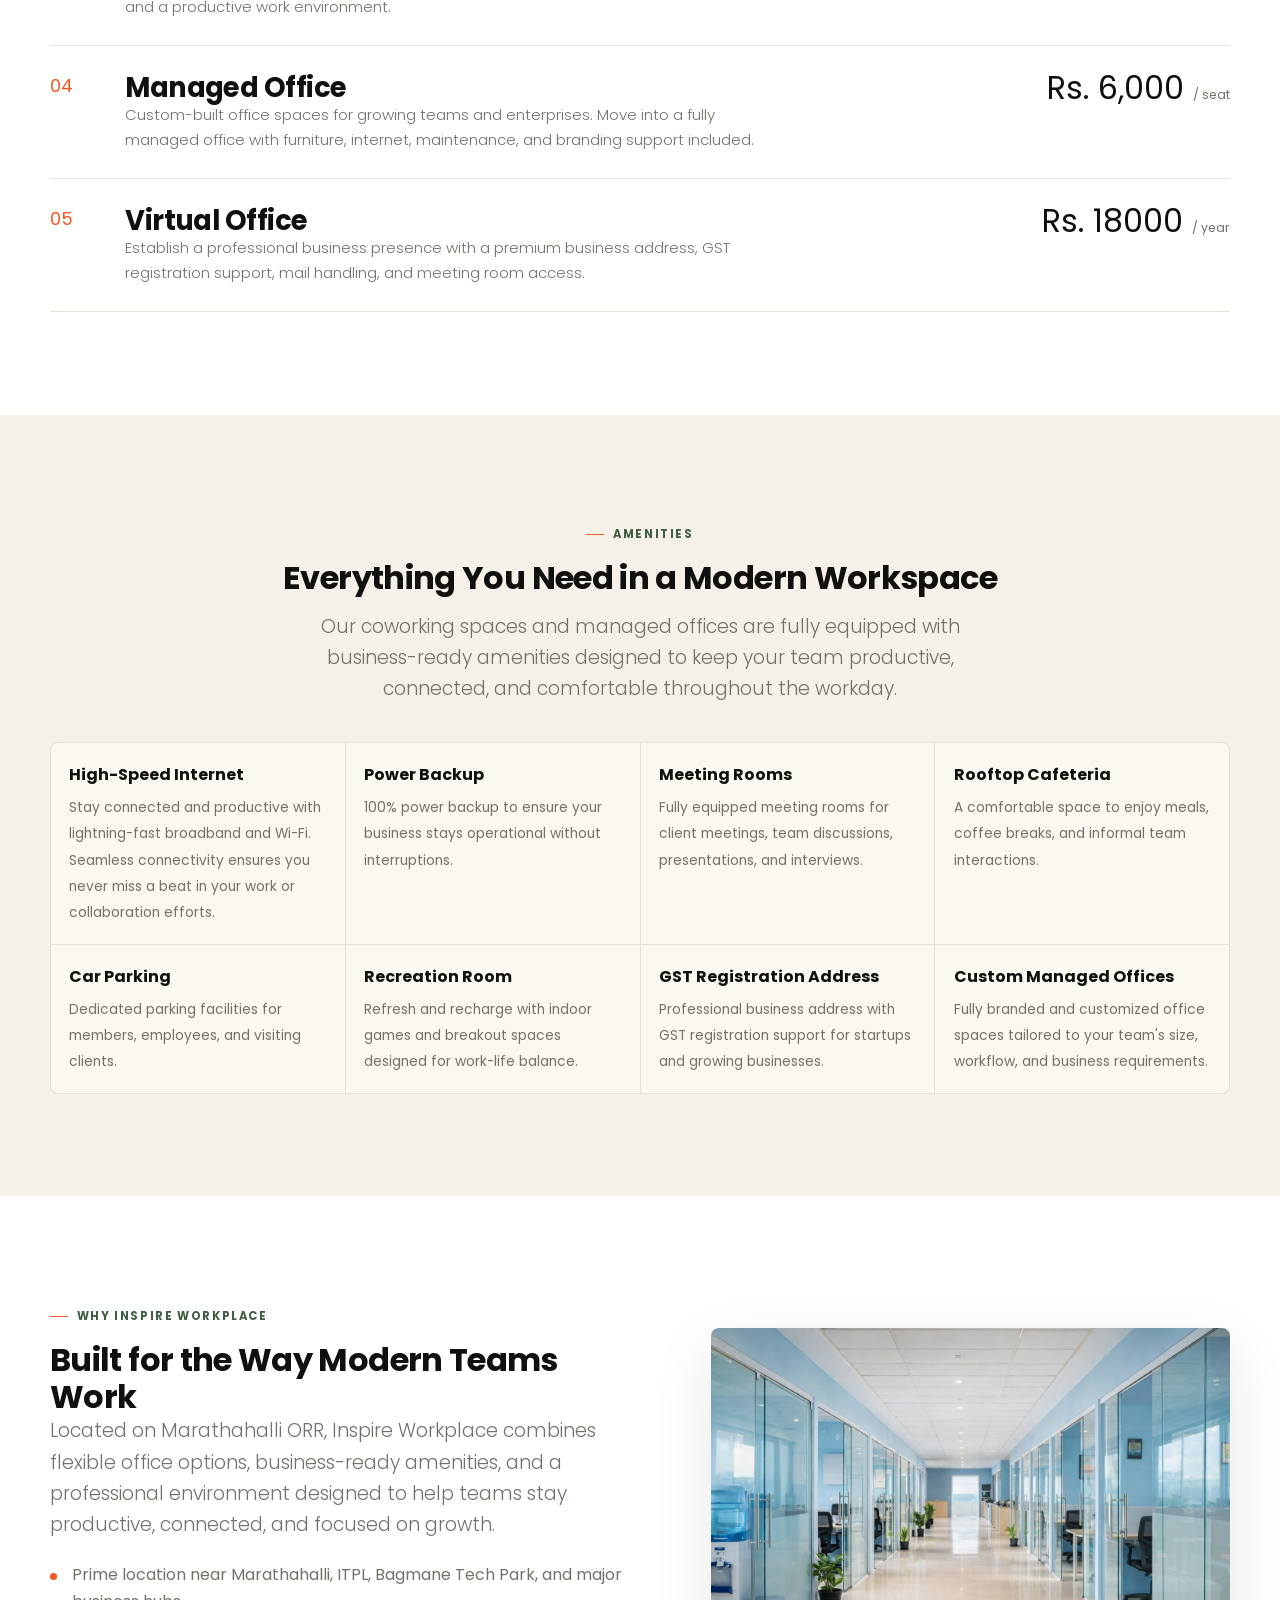
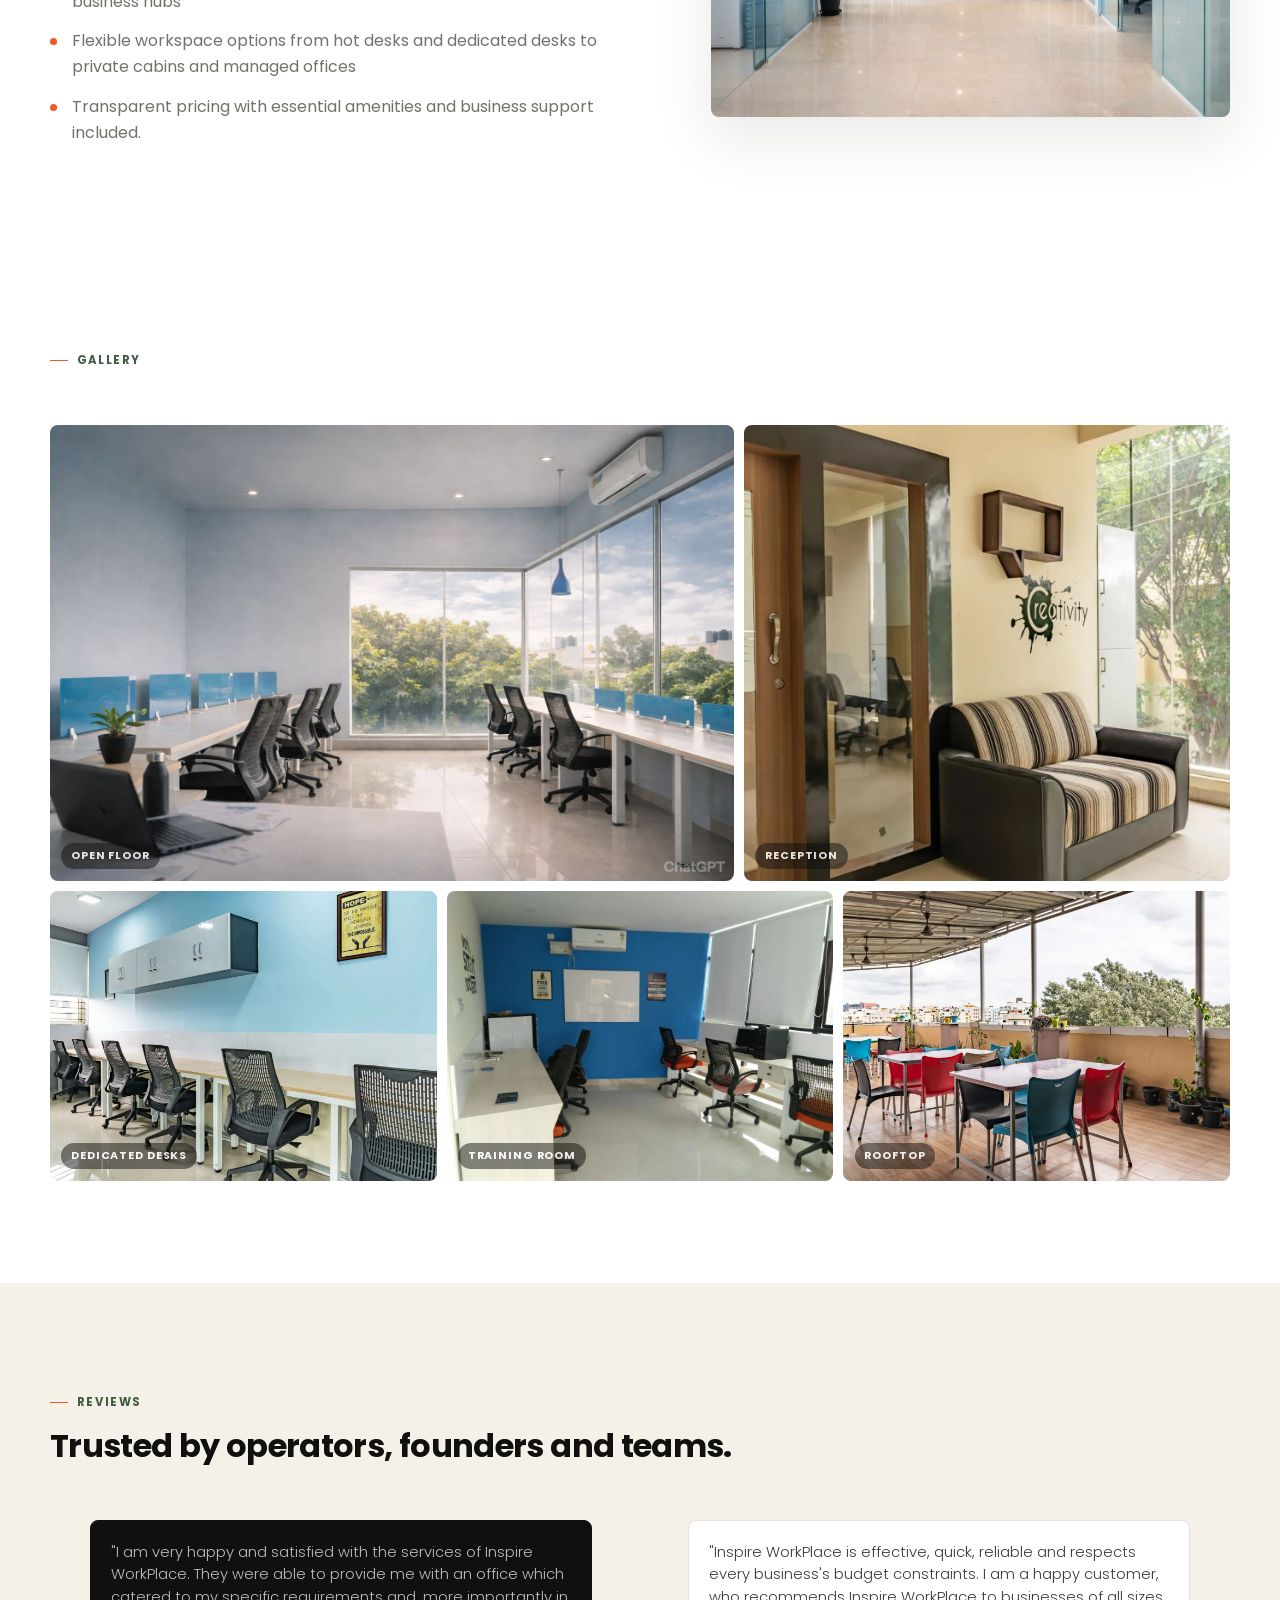
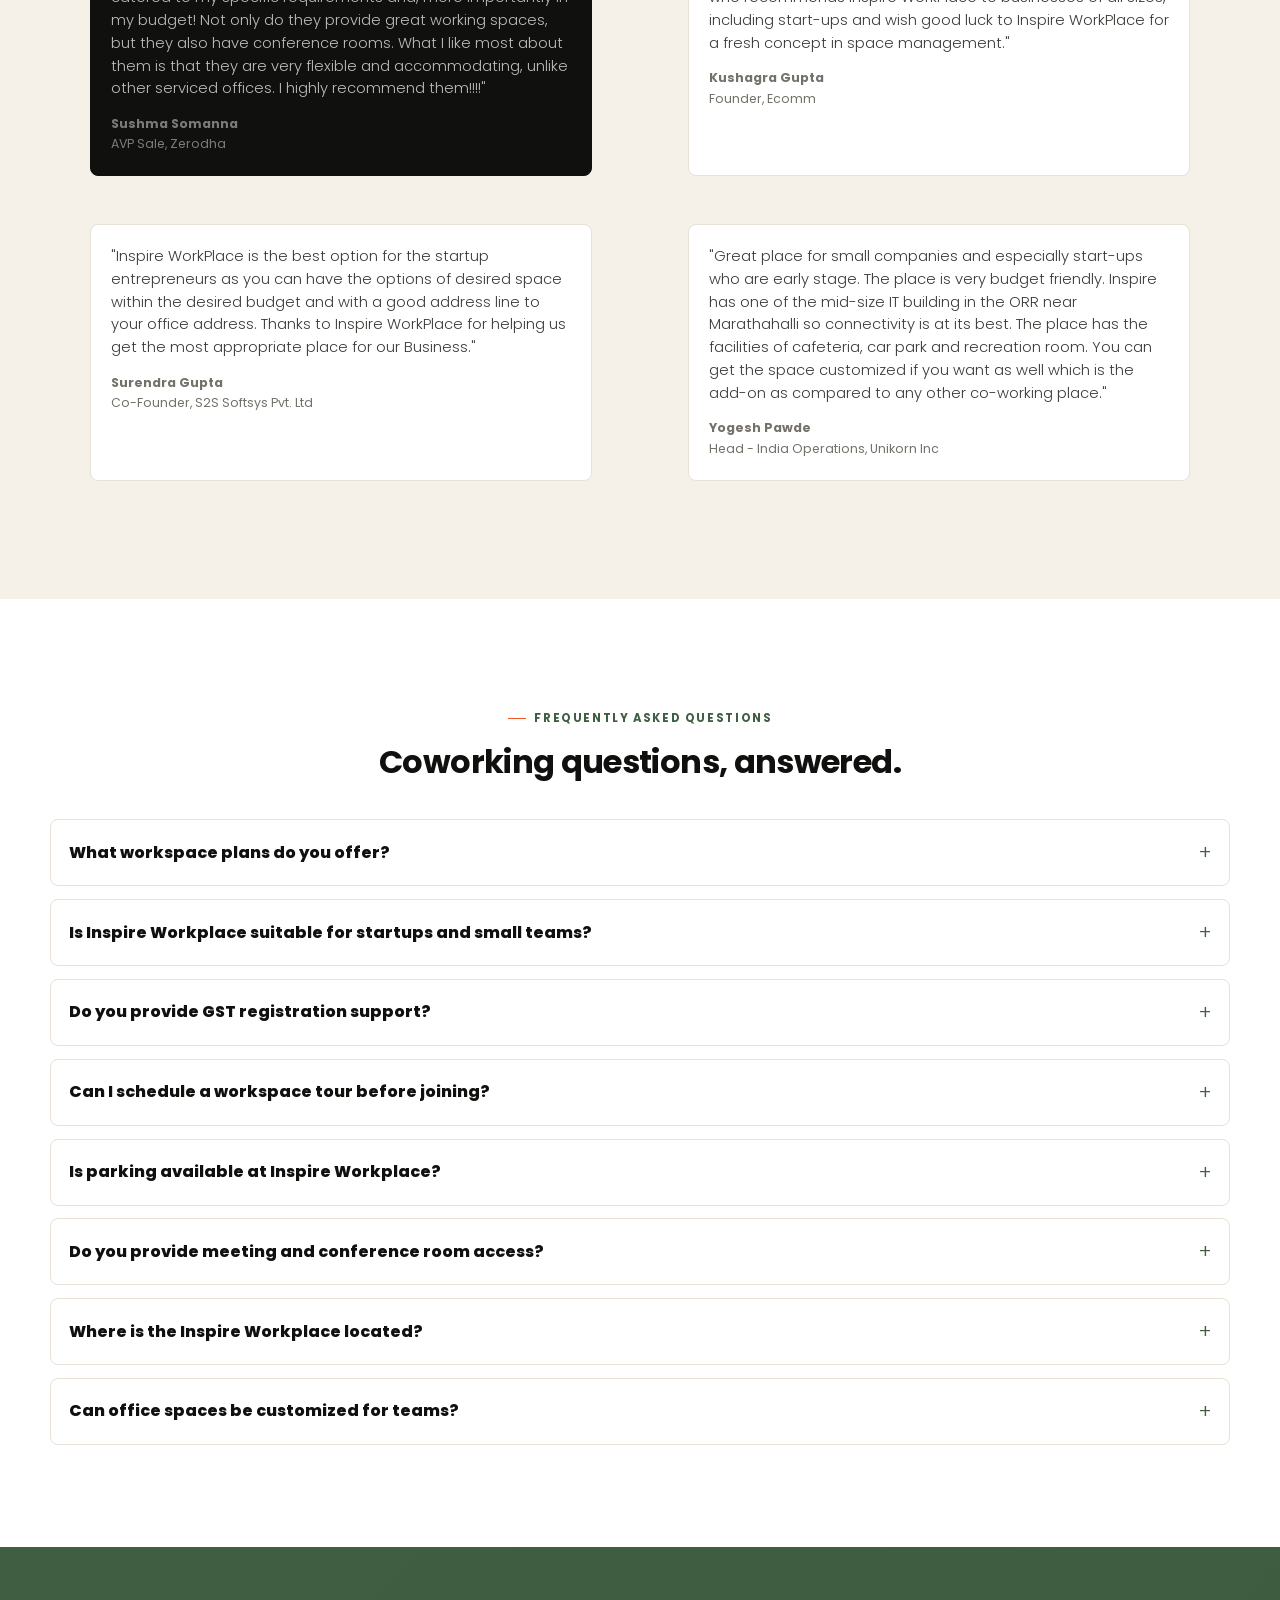
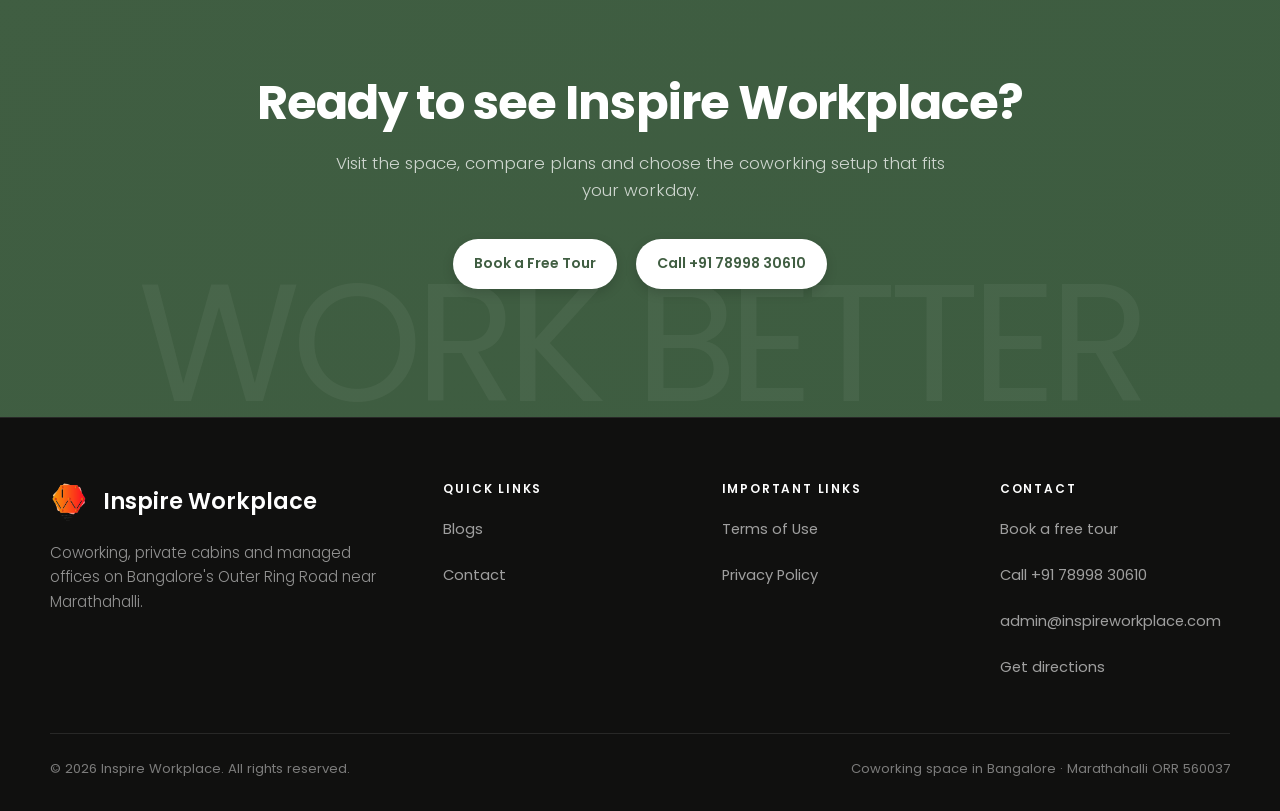
==== commit 1cb5ae40: "Hide unhide sections" ====
--- a/index.html
+++ b/index.html
@@ -106,7 +106,7 @@
   </header>
 
   <main>
-    <section class="hero">
+    <section class="hero" data-section="hero">
       <div class="wrap hero-grid">
         <div class="hero-copy">
           <span class="eyebrow" data-ckey="hero.eyebrow">Marathahalli ORR, Bengaluru</span>
@@ -117,21 +117,21 @@
             <a class="btn btn-outline" href="html/spaces.html" data-chref="hero.cta2Url" data-ckey="hero.cta2Text">View spaces and pricing</a>
           </div>
         </div>
-        <div class="hero-media" aria-label="Inspire Workplace office photos">
+        <div class="hero-media" aria-label="Inspire Workplace office photos" data-section="heroImages">
           <img src="content/WhatsApp%20Image%202026-05-15%20at%2012.59.00.jpeg" alt="Bright coworking floor with desks at Inspire Workplace Bangalore" data-cimg="heroImages.img1" loading="eager" fetchpriority="high">
           <img src="content/WhatsApp%20Image%202026-05-15%20at%2012.59.03%20(1).jpeg" alt="Private office cabin at Inspire Workplace reception" data-cimg="heroImages.img2" loading="eager" fetchpriority="high">
         </div>
       </div>
     </section>
 
-    <div class="ticker" aria-label="Inspire Workplace offerings">
+    <div class="ticker" aria-label="Inspire Workplace offerings" data-section="tickerSection">
       <div class="ticker-track" data-csource="tickerSection.items" data-crender-type="tickerItems">
         <span>Hot Desks ₹6,000</span><span>Dedicated Desks ₹8,000</span><span>Private Cabins</span><span>Managed Offices</span><span>Virtual Office ₹2,000</span><span>Training Room</span><span>Rooftop Cafeteria</span>
         <span>Hot Desks ₹6,000</span><span>Dedicated Desks ₹8,000</span><span>Private Cabins</span><span>Managed Offices</span><span>Virtual Office ₹2,000</span><span>Training Room</span><span>Rooftop Cafeteria</span>
       </div>
     </div>
 
-    <section class="section white">
+    <section class="section white" data-section="spacesSection">
       <div class="wrap">
         <div class="section-head" data-reveal>
           <div>
@@ -150,7 +150,7 @@
       </div>
     </section>
 
-    <section class="section paper">
+    <section class="section paper" data-section="amenitiesSection">
       <div class="wrap">
         <div class="section-head center" data-reveal>
           <span class="eyebrow" data-ckey="amenitiesSection.eyebrow">Amenities</span>
@@ -170,7 +170,7 @@
       </div>
     </section>
 
-    <section class="section white">
+    <section class="section white" data-section="whySection">
       <div class="wrap split">
         <div>
           <span class="eyebrow" data-ckey="whySection.eyebrow">Why Inspire</span>
@@ -186,7 +186,7 @@
       </div>
     </section>
 
-    <section class="section white">
+    <section class="section white" data-section="gallerySection">
       <div class="wrap">
         <div class="section-head" data-reveal>
           <span class="eyebrow">Gallery</span>
@@ -201,7 +201,7 @@
       </div>
     </section>
 
-    <section class="section paper">
+    <section class="section paper" data-section="reviewsSection">
       <div class="wrap">
         <div class="section-head" data-reveal>
           <div>
@@ -217,7 +217,7 @@
       </div>
     </section>
 
-    <section class="section white">
+    <section class="section white" data-section="faqSection">
       <div class="wrap">
         <div class="section-head center" data-reveal>
           <span class="eyebrow" data-ckey="faqSection.eyebrowLabel">Frequently asked questions</span>
@@ -232,7 +232,7 @@
       </div>
     </section>
 
-    <section class="cta">
+    <section class="cta" data-section="ctaSection">
       <div class="wrap">
         <h2 data-ckey="ctaSection.heading">Ready to see Inspire Workplace?</h2>
         <p data-ckey="ctaSection.body">Visit the space, compare plans and choose the coworking setup that fits your workday.</p>
--- a/html/assets/site.css
+++ b/html/assets/site.css
@@ -161,17 +161,17 @@
   letter-spacing: -.05em;
   pointer-events: none;
 }
-.hero-grid { display: grid; grid-template-columns: minmax(0, 1fr) minmax(380px, 1.15fr); gap: clamp(2rem, 4vw, 4rem); align-items: center; padding: clamp(3rem, 6vw, 6rem) 0; }
+.hero-grid { display: grid; grid-template-columns: minmax(360px, 1fr) minmax(0, 1.4fr); gap: clamp(2.5rem, 5vw, 5rem); align-items: center; padding: clamp(3rem, 6vw, 6rem) 0; }
 .hero-copy { position: relative; z-index: 2; }
 .hero-copy h1 .emphasis { color: var(--olive); font-style: italic; }
 .hero-copy .lead { margin-top: 1.25rem; max-width: 520px; color: #5f5c55; }
 .hero-actions { display: flex; flex-wrap: wrap; gap: .75rem; margin-top: 2rem; }
 .hero-points { display: grid; grid-template-columns: repeat(3, 1fr); gap: 1px; margin-top: 2.3rem; border: 1px solid var(--line); background: var(--line); border-radius: var(--r); overflow: hidden; }
 .hero-points li { background: rgba(255,255,255,.55); padding: 1rem; color: var(--ink); font-size: .86rem; font-weight: 600; }
-.hero-media { position: relative; z-index: 2; display: grid; gap: 10px; grid-template-columns: .8fr 1fr; align-items: end; }
+.hero-media { position: relative; z-index: 2; display: grid; gap: 12px; grid-template-columns: 1fr 1fr; align-items: end; }
 .hero-media img { width: 100%; border-radius: var(--r); box-shadow: var(--shadow); object-fit: cover; }
-.hero-media img:first-child { aspect-ratio: 2/3; }
-.hero-media img:last-child { aspect-ratio: 1/1; transform: translateY(-40px); }
+.hero-media img:first-child { aspect-ratio: 3/4; }
+.hero-media img:last-child { aspect-ratio: 3/4; transform: translateY(-40px); }
 .metric-card {
   position: absolute;
   left: 14%;
@@ -262,11 +262,11 @@
 .stat strong { display: block; color: var(--white); font-family: 'Poppins', system-ui, sans-serif; font-size: 3rem; line-height: 1; }
 .stat span { color: rgba(255,255,255,.5); font-size: .86rem; }
 
-.testimonial-grid { display: grid; grid-template-columns: 1.2fr 1fr 1fr; gap: 1rem; }
-.quote { padding: 1.45rem; border: 1px solid var(--line); border-radius: var(--r); background: var(--white); }
+.testimonial-grid { display: grid; grid-template-columns: repeat(2, 1fr); gap: 1rem; }
+.quote { padding: 1.25rem; border: 1px solid var(--line); border-radius: var(--r); background: var(--white); }
 .quote.featured { background: var(--ink); border-color: var(--ink); color: rgba(255,255,255,.72); }
-.quote p { font-family: 'Poppins', system-ui, sans-serif; font-size: 1.35rem; line-height: 1.35; color: inherit; }
-.quote cite { display: block; margin-top: 1rem; color: var(--muted); font-style: normal; font-size: .84rem; }
+.quote p { font-family: 'Poppins', system-ui, sans-serif; font-size: .92rem; line-height: 1.55; color: inherit; }
+.quote cite { display: block; margin-top: .85rem; color: var(--muted); font-style: normal; font-size: .78rem; }
 .quote.featured cite { color: rgba(255,255,255,.45); }
 
 .blog-grid { display: grid; grid-template-columns: repeat(3, 1fr); gap: 1rem; }
@@ -649,7 +649,8 @@
   .hero-grid, .section-head, .split, .contact-grid { grid-template-columns: 1fr; }
   .hero { min-height: auto; }
   .hero-media { grid-template-columns: 1fr 1fr; }
-  .cards, .blog-grid, .testimonial-grid, .footer-grid { grid-template-columns: 1fr; }
+  .cards, .blog-grid, .footer-grid { grid-template-columns: 1fr; }
+  .testimonial-grid { grid-template-columns: repeat(2, 1fr); }
   .event-card { grid-template-columns: 1fr; gap: 1.25rem; padding: 1.5rem; }
   .amenities { grid-template-columns: repeat(2, 1fr); }
   .gallery .wide, .gallery .mid, .gallery .third { grid-column: span 12; }
@@ -675,9 +676,9 @@
 
   .hero { min-height: 50vh; padding: 2rem 1rem; }
   .hero-points, .form-row, .amenities { grid-template-columns: 1fr; gap: 1rem; }
-  .hero-media { grid-template-columns: 1fr; gap: 0; margin-top: 1.5rem; }
-  .hero-media img:first-child { aspect-ratio: 16/9; max-height: none; width: 100%; }
-  .hero-media img:last-child { display: none; }
+  .hero-media { grid-template-columns: 1fr 1fr; gap: 8px; margin-top: 1.5rem; }
+  .hero-media img:first-child { aspect-ratio: 4/5; }
+  .hero-media img:last-child { aspect-ratio: 4/5; transform: translateY(-20px); display: block; }
   .metric-card { position: static; width: 100%; margin-top: 0.5rem; padding: 1rem; }
 
   .section { padding: 2.5rem 1rem; }
